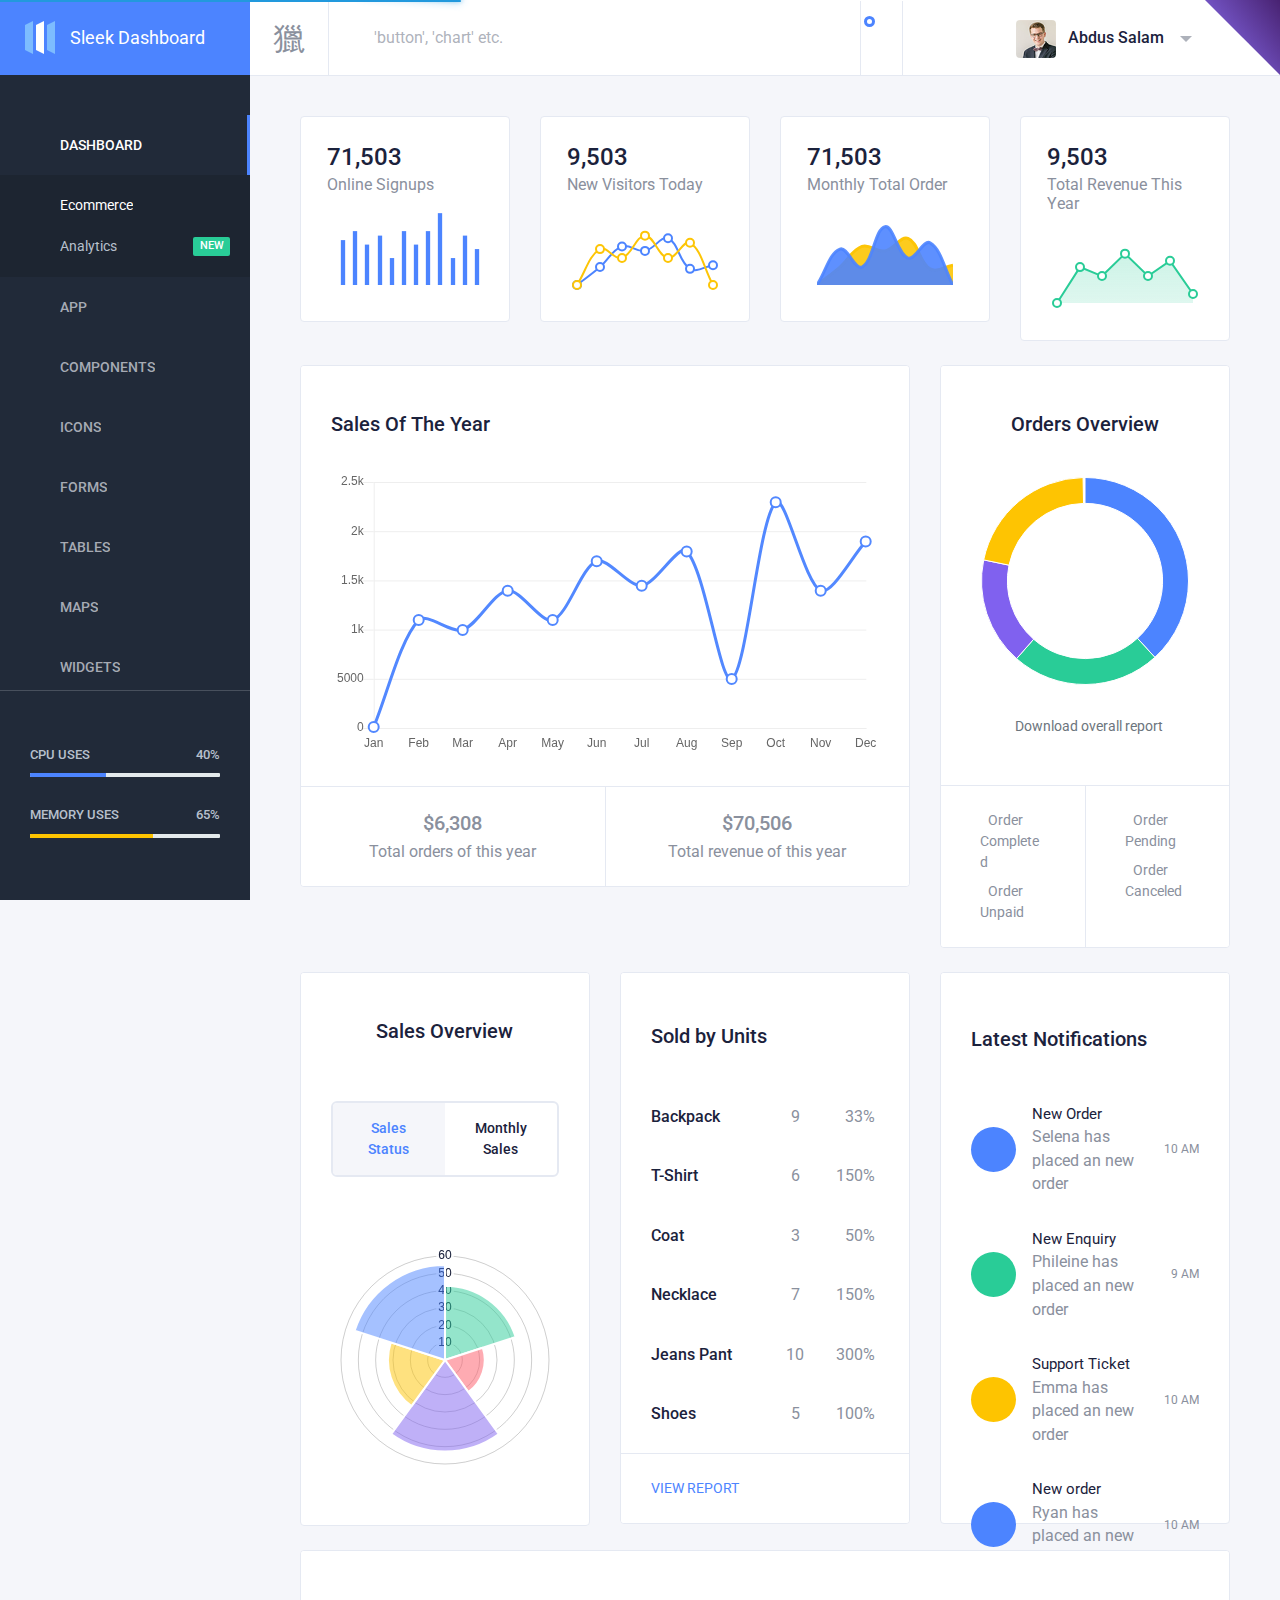
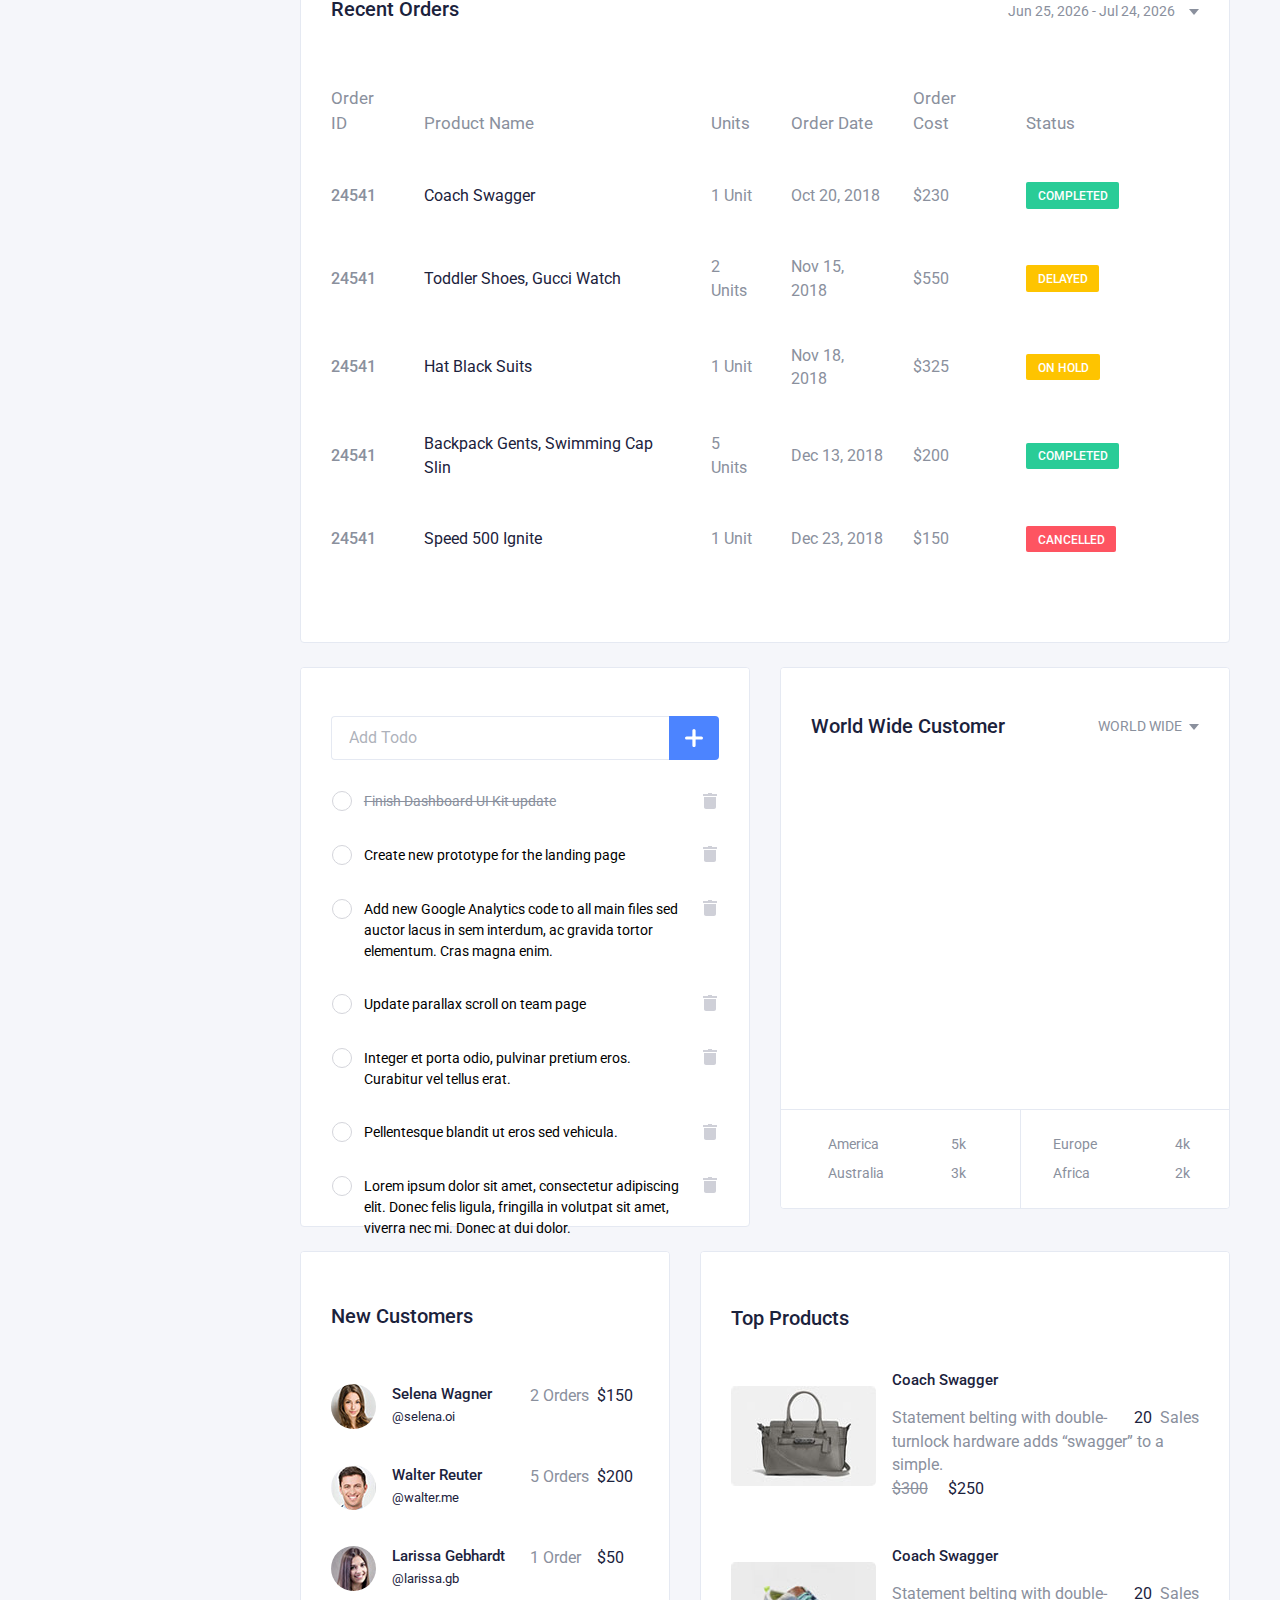
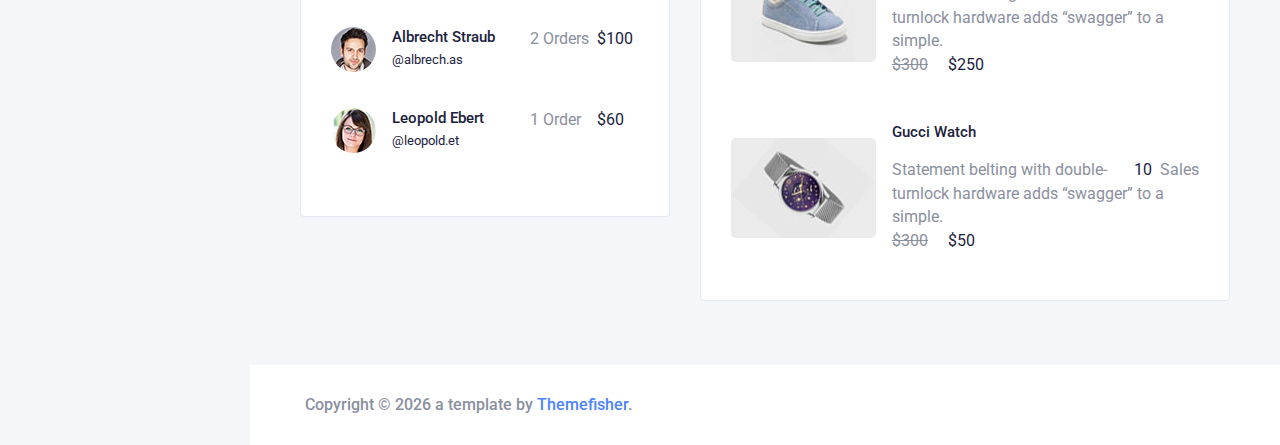
==== theme/index.html @ f2153b6f "first commit" ====
<!DOCTYPE html>
<html lang="en" dir="ltr">
  <head>
    <meta charset="utf-8" />
    <meta http-equiv="X-UA-Compatible" content="IE=edge" />
    <meta name="viewport" content="width=device-width, initial-scale=1" />
    <meta name="description" content="Sleek Dashboard - Free Bootstrap 4 Admin Dashboard Template and UI Kit. It is very powerful bootstrap admin dashboard, which allows you to build products like admin panels, content management systems and CRMs etc.">
  
    <!-- theme meta -->
    <meta name="theme-name" content="sleek" />
    
    <title>Ecommerce - Sleek Admin Dashboard Template</title>
    
    <!-- GOOGLE FONTS -->
    <link href="https://fonts.googleapis.com/css?family=Montserrat:400,500|Poppins:400,500,600,700|Roboto:400,500" rel="stylesheet" />

    <link href="https://cdn.materialdesignicons.com/4.4.95/css/materialdesignicons.min.css" rel="stylesheet" />
  
    <!-- PLUGINS CSS STYLE -->
    <link href="assets/plugins/simplebar/simplebar.css" rel="stylesheet" />
    <link href="assets/plugins/nprogress/nprogress.css" rel="stylesheet" />
  
    <!-- No Extra plugin used -->
    <link href='assets/plugins/jvectormap/jquery-jvectormap-2.0.3.css' rel='stylesheet'>
    <link href='assets/plugins/daterangepicker/daterangepicker.css' rel='stylesheet'>
    
    
    <link href='assets/plugins/toastr/toastr.min.css' rel='stylesheet'>
    
    
    
    
    
    

    <!-- SLEEK CSS -->
    <link id="sleek-css" rel="stylesheet" href="assets/css/sleek.css" />
  
    <!-- FAVICON -->
    <link href="assets/img/favicon.png" rel="shortcut icon" />
  
    <!--
      HTML5 shim and Respond.js for IE8 support of HTML5 elements and media queries
    -->
    <!-- WARNING: Respond.js doesn't work if you view the page via file:// -->
    <!--[if lt IE 9]>
      <script src="https://oss.maxcdn.com/html5shiv/3.7.2/html5shiv.min.js"></script>
      <script src="https://oss.maxcdn.com/respond/1.4.2/respond.min.js"></script>
    <![endif]-->
    <script src="assets/plugins/nprogress/nprogress.js"></script>
  </head>

  <body class="header-fixed sidebar-fixed sidebar-dark header-light" id="body">
    <script>
      NProgress.configure({ showSpinner: false });
      NProgress.start();
    </script>

    <div id="toaster"></div>

    <!-- ====================================
    ——— WRAPPER
    ===================================== -->
    <div class="wrapper">

      <!-- Github Link -->
      <a href="https://github.com/tafcoder/sleek-dashboard"  target="_blank" class="github-link">
        <svg width="70" height="70" viewBox="0 0 250 250" aria-hidden="true">
          <defs>
            <linearGradient id="grad1" x1="0%" y1="75%" x2="100%" y2="0%">
              <stop offset="0%" style="stop-color:#896def;stop-opacity:1" />
              <stop offset="100%" style="stop-color:#482271;stop-opacity:1" />
            </linearGradient>
          </defs>
          <path d="M 0,0 L115,115 L115,115 L142,142 L250,250 L250,0 Z" fill="url(#grad1)"></path>
        </svg>
        <i class="mdi mdi-github-circle"></i>
      </a>




        <!-- ====================================
          ——— LEFT SIDEBAR WITH OUT FOOTER
        ===================================== -->
        <aside class="left-sidebar bg-sidebar">
          <div id="sidebar" class="sidebar sidebar-with-footer">
            <!-- Aplication Brand -->
            <div class="app-brand">
              <a href="/index.html" title="Sleek Dashboard">
                <svg
                  class="brand-icon"
                  xmlns="http://www.w3.org/2000/svg"
                  preserveAspectRatio="xMidYMid"
                  width="30"
                  height="33"
                  viewBox="0 0 30 33">
                  <g fill="none" fill-rule="evenodd">
                    <path class="logo-fill-blue" fill="#7DBCFF" d="M0 4v25l8 4V0zM22 4v25l8 4V0z" />
                    <path class="logo-fill-white" fill="#FFF" d="M11 4v25l8 4V0z" />
                  </g>
                </svg>

                <span class="brand-name text-truncate">Sleek Dashboard</span>
              </a>
            </div>

            <!-- begin sidebar scrollbar -->
            <div class="" data-simplebar style="height: 100%;">
              <!-- sidebar menu -->
              <ul class="nav sidebar-inner" id="sidebar-menu">
                <li class="has-sub active expand">
                  <a class="sidenav-item-link" href="javascript:void(0)" data-toggle="collapse" data-target="#dashboard"
                    aria-expanded="false" aria-controls="dashboard">
                    <i class="mdi mdi-view-dashboard-outline"></i>
                    <span class="nav-text">Dashboard</span> <b class="caret"></b>
                  </a>

                  <ul class="collapse show" id="dashboard" data-parent="#sidebar-menu">
                    <div class="sub-menu">
                      <li class="active">
                        <a class="sidenav-item-link" href="index.html">
                          <span class="nav-text">Ecommerce</span>
                        </a>
                      </li>

                      <li class="">
                        <a class="sidenav-item-link" href="analytics.html">
                          <span class="nav-text">Analytics</span>
                          <span class="badge badge-success">new</span>
                        </a>
                      </li>
                    </div>
                  </ul>
                </li>

                <li class="has-sub ">
                  <a class="sidenav-item-link" href="javascript:void(0)" data-toggle="collapse" data-target="#app"
                    aria-expanded="false" aria-controls="app">
                    <i class="mdi mdi-pencil-box-multiple"></i>
                    <span class="nav-text">App</span> <b class="caret"></b>
                  </a>

                  <ul class="collapse " id="app" data-parent="#sidebar-menu">
                    <div class="sub-menu">
                      <li class="">
                        <a class="sidenav-item-link" href="chat.html">
                          <span class="nav-text">Chat</span>
                        </a>
                      </li>

                      <li class="">
                        <a class="sidenav-item-link" href="contacts.html">
                          <span class="nav-text">Contacts</span>
                        </a>
                      </li>

                      <li class="">
                        <a class="sidenav-item-link" href="team.html">
                          <span class="nav-text">Team</span>
                        </a>
                      </li>

                      <li class="">
                        <a class="sidenav-item-link" href="calendar.html">
                          <span class="nav-text">Calendar</span>
                        </a>
                      </li>
                    </div>
                  </ul>
                </li>

                <!-- <li class="section-title">
                  UI Elements
                </li> -->

                <li class="has-sub ">
                  <a class="sidenav-item-link" href="javascript:void(0)" data-toggle="collapse" data-target="#components"
                    aria-expanded="false" aria-controls="components">
                    <i class="mdi mdi-folder-multiple-outline"></i>
                    <span class="nav-text">Components</span> <b class="caret"></b>
                  </a>

                  <ul class="collapse " id="components" data-parent="#sidebar-menu">
                    <div class="sub-menu">
                      <li class="">
                        <a class="sidenav-item-link" href="alert.html">
                          <span class="nav-text">Alert</span>
                        </a>
                      </li>

                      <li class="">
                        <a class="sidenav-item-link" href="badge.html">
                          <span class="nav-text">Badge</span>
                        </a>
                      </li>

                      <li class="">
                        <a class="sidenav-item-link" href="breadcrumb.html">
                          <span class="nav-text">Breadcrumb</span>

                        </a>
                      </li>

                      <li class="has-sub ">
                        <a class="sidenav-item-link" href="javascript:void(0)" data-toggle="collapse" data-target="#buttons"
                          aria-expanded="false" aria-controls="buttons">
                          <span class="nav-text">Buttons</span> <b class="caret"></b>
                        </a>

                        <ul class="collapse " id="buttons">
                          <div class="sub-menu">
                            <li class="">
                              <a href="button-default.html">Button Default</a>
                            </li>

                           <li class="">
                              <a href="button-dropdown.html">Button Dropdown</a>
                            </li>

                           <li class="">
                              <a href="button-group.html">Button Group</a>
                            </li>

                           <li class="">
                              <a href="button-social.html">Button Social</a>
                            </li>

                           <li class="">
                              <a href="button-loading.html">Button Loading</a>
                            </li>
                          </div>
                        </ul>
                      </li>
                      
                      <li class="">
                        <a class="sidenav-item-link" href="card.html">
                          <span class="nav-text">Card</span>
                        </a>
                      </li>

                      <li class="">
                        <a class="sidenav-item-link" href="carousel.html">
                          <span class="nav-text">Carousel</span>
                        </a>
                      </li>

                      <li class="">
                        <a class="sidenav-item-link" href="collapse.html">
                          <span class="nav-text">Collapse</span>
                        </a>
                      </li>

                      <li class="">
                        <a class="sidenav-item-link" href="list-group.html">
                          <span class="nav-text">List Group</span>
                        </a>
                      </li>

                      <li class="">
                        <a class="sidenav-item-link" href="modal.html">
                          <span class="nav-text">Modal</span>
                        </a>
                      </li>

                      <li class="">
                        <a class="sidenav-item-link" href="pagination.html">
                          <span class="nav-text">Pagination</span>
                        </a>
                      </li>

                      <li class="">
                        <a class="sidenav-item-link" href="popover-tooltip.html">
                          <span class="nav-text">Popover & Tooltip</span>
                        </a>
                      </li>

                      <li class="">
                        <a class="sidenav-item-link" href="progress-bar.html">
                          <span class="nav-text">Progress Bar</span>
                        </a>
                      </li>

                      <li class="">
                        <a class="sidenav-item-link" href="spinner.html">
                          <span class="nav-text">Spinner</span>
                        </a>
                      </li>

                      <li class="">
                        <a class="sidenav-item-link" href="switcher.html">
                          <span class="nav-text">Switcher</span>
                        </a>
                      </li>

                      <li class="">
                        <a class="sidenav-item-link" href="tab.html">
                          <span class="nav-text">Tab</span>
                        </a>
                      </li>
                    </div>
                  </ul>
                </li>

                <li class="has-sub ">
                  <a class="sidenav-item-link" href="javascript:void(0)" data-toggle="collapse" data-target="#icons"
                    aria-expanded="false" aria-controls="icons">
                    <i class="mdi mdi-diamond-stone"></i>
                    <span class="nav-text">Icons</span> <b class="caret"></b>
                  </a>

                  <ul class="collapse " id="icons" data-parent="#sidebar-menu">
                    <div class="sub-menu">
                      <li class="">
                        <a class="sidenav-item-link" href="material-icon.html">
                          <span class="nav-text">Material Icon</span>
                        </a>
                      </li>

                      <li class="">
                        <a class="sidenav-item-link" href="flag-icon.html">
                          <span class="nav-text">Flag Icon</span>
                        </a>
                      </li>
                    </div>
                  </ul>
                </li>

                <li class="has-sub ">
                  <a class="sidenav-item-link" href="javascript:void(0)" data-toggle="collapse" data-target="#forms"
                    aria-expanded="false" aria-controls="forms">
                    <i class="mdi mdi-email-mark-as-unread"></i>
                    <span class="nav-text">Forms</span> <b class="caret"></b>
                  </a>

                  <ul class="collapse " id="forms" data-parent="#sidebar-menu">
                    <div class="sub-menu">
                      <li class="">
                        <a class="sidenav-item-link" href="basic-input.html">
                          <span class="nav-text">Basic Input</span>
                        </a>
                      </li>

                      <li class="">
                        <a class="sidenav-item-link" href="input-group.html">
                          <span class="nav-text">Input Group</span>
                        </a>
                      </li>

                      <li class="">
                        <a class="sidenav-item-link" href="checkbox-radio.html">
                          <span class="nav-text">Checkbox & Radio</span>
                        </a>
                      </li>

                      <li class="">
                        <a class="sidenav-item-link" href="form-validation.html">
                          <span class="nav-text">Form Validation</span>
                        </a>
                      </li>

                      <li class="">
                        <a class="sidenav-item-link" href="form-advance.html">
                          <span class="nav-text">Form Advance</span>
                        </a>
                      </li>
                    </div>
                  </ul>
                </li>

                <li class="has-sub ">
                  <a class="sidenav-item-link" href="javascript:void(0)" data-toggle="collapse" data-target="#tables"
                    aria-expanded="false" aria-controls="tables">
                    <i class="mdi mdi-table"></i>
                    <span class="nav-text">Tables</span> <b class="caret"></b>
                  </a>

                  <ul class="collapse " id="tables" data-parent="#sidebar-menu">
                    <div class="sub-menu">
                      <li class="">
                        <a class="sidenav-item-link" href="basic-tables.html">
                          <span class="nav-text">Basic Tables</span>
                        </a>
                      </li>

                      <li class="has-sub ">
                        <a class="sidenav-item-link" href="javascript:void(0)" data-toggle="collapse" data-target="#data-tables"
                          aria-expanded="false" aria-controls="data-tables">
                          <span class="nav-text">Data Tables</span> <b class="caret"></b>
                        </a>

                        <ul class="collapse " id="data-tables">
                          <div class="sub-menu">
                            <li class="">
                              <a href="basic-data-table.html">Basic Data Table</a>
                            </li>

                           <li class="">
                              <a href="responsive-data-table.html">Responsive Data Table</a>
                            </li>

                           <li class="">
                              <a href="hoverable-data-table.html">Hoverable Data Table</a>
                            </li>

                           <li class="">
                              <a href="expendable-data-table.html">Expendable Data Table</a>
                            </li>
                          </div>
                        </ul>
                      </li>
                    </div>
                  </ul>
                </li>

                <li class="has-sub ">
                  <a class="sidenav-item-link" href="javascript:void(0)" data-toggle="collapse" data-target="#maps"
                    aria-expanded="false" aria-controls="maps">
                    <i class="mdi mdi-google-maps"></i>
                    <span class="nav-text">Maps</span> <b class="caret"></b>
                  </a>

                  <ul class="collapse " id="maps" data-parent="#sidebar-menu">
                    <div class="sub-menu">
                      <li class="">
                        <a class="sidenav-item-link" href="google-map.html">
                          <span class="nav-text">Google Map</span>
                        </a>
                      </li>

                      <li class="">
                        <a class="sidenav-item-link" href="vector-map.html">
                          <span class="nav-text">Vector Map</span>
                        </a>
                      </li>
                    </div>
                  </ul>
                </li>

                <li class="has-sub ">
                  <a class="sidenav-item-link" href="javascript:void(0)" data-toggle="collapse" data-target="#widgets"
                    aria-expanded="false" aria-controls="widgets">
                    <i class="mdi mdi-widgets"></i>
                    <span class="nav-text">Widgets</span> <b class="caret"></b>
                  </a>

                  <ul class="collapse " id="widgets" data-parent="#sidebar-menu">
                    <div class="sub-menu">
                      <li class="">
                        <a class="sidenav-item-link" href="general-widget.html">
                          <span class="nav-text">General Widget</span>
                        </a>
                      </li>

                      <li class="">
                        <a class="sidenav-item-link" href="chart-widget.html">
                          <span class="nav-text">Chart Widget</span>
                        </a>
                      </li>
                    </div>
                  </ul>
                </li>

                <li class="has-sub ">
                  <a class="sidenav-item-link" href="javascript:void(0)" data-toggle="collapse" data-target="#charts"
                    aria-expanded="false" aria-controls="charts">
                    <i class="mdi mdi-chart-pie"></i>
                    <span class="nav-text">Charts</span> <b class="caret"></b>
                  </a>

                  <ul class="collapse " id="charts" data-parent="#sidebar-menu">
                    <div class="sub-menu">
                      <li class="">
                        <a class="sidenav-item-link" href="chartjs.html">
                          <span class="nav-text">ChartJS</span>
                        </a>
                      </li>
                    </div>
                  </ul>
                </li>

                <!-- <li class="section-title">
                  Pages
                </li> -->

                <li class="has-sub ">
                  <a class="sidenav-item-link" href="javascript:void(0)" data-toggle="collapse" data-target="#pages"
                    aria-expanded="false" aria-controls="pages">
                    <i class="mdi mdi-image-filter-none"></i>
                    <span class="nav-text">Pages</span> <b class="caret"></b>
                  </a>

                  <ul class="collapse " id="pages" data-parent="#sidebar-menu">
                    <div class="sub-menu ">
                      <li class="">
                        <a class="sidenav-item-link" href="user-profile.html">
                          <span class="nav-text">User Profile</span>
                        </a>
                      </li>

                      <li class="has-sub ">
                        <a class="sidenav-item-link" href="javascript:void(0)" data-toggle="collapse" data-target="#authentication"
                          aria-expanded="false" aria-controls="authentication">
                          <span class="nav-text">Authentication</span> <b class="caret"></b>
                        </a>

                        <ul class="collapse " id="authentication">
                          <div class="sub-menu">
                            <li class="">
                              <a href="sign-in.html">Sign In</a>
                            </li>

                           <li class="">
                              <a href="sign-up.html">Sign Up</a>
                            </li>
                          </div>
                        </ul>
                      </li>

                      <li class="has-sub ">
                        <a class="sidenav-item-link" href="javascript:void(0)" data-toggle="collapse" data-target="#others"
                          aria-expanded="false" aria-controls="others">
                          <span class="nav-text">Others</span> <b class="caret"></b>
                        </a>

                        <ul class="collapse " id="others">
                          <div class="sub-menu">
                            <li class="">
                              <a href="invoice.html">Invoice</a>
                            </li>

                           <li class="">
                              <a href="404.html">404 Page</a>
                            </li>
                          </div>
                        </ul>
                      </li>
                    </div>
                  </ul>
                </li>

                <li class="has-sub ">
                  <a class="sidenav-item-link" href="javascript:void(0)" data-toggle="collapse" data-target="#documentation"
                    aria-expanded="false" aria-controls="documentation">
                    <i class="mdi mdi-book-open-page-variant"></i>
                    <span class="nav-text">Documentation</span> <b class="caret"></b>
                  </a>

                  <ul class="collapse " id="documentation" data-parent="#sidebar-menu">
                    <div class="sub-menu">
                      <li class="section-title">
                        Getting Started
                      </li>

                      <li class="">
                        <a class="sidenav-item-link" href="introduction.html">
                          <span class="nav-text">Introduction</span>
                        </a>
                      </li>

                      <li class="">
                        <a class="sidenav-item-link" href="quick-start.html">
                          <span class="nav-text">Quick Start</span>
                        </a>
                      </li>

                      <li class="">
                        <a class="sidenav-item-link" href="customization.html">
                          <span class="nav-text">Customization</span>
                        </a>
                      </li>

                      <li class="section-title">
                        Layouts
                      </li>

                      <li class="has-sub ">
                        <a class="sidenav-item-link" href="javascript:void(0)" data-toggle="collapse" data-target="#header-variations" aria-expanded="false" aria-controls="header-variations">
                          <span class="nav-text">Header Variations</span> <b class="caret"></b>
                        </a>

                        <ul class="collapse " id="header-variations">
                          <div class="sub-menu">
                            <li class="">
                              <a href="header-fixed.html">Header Fixed</a>
                            </li>

                            <li class="">
                              <a href="header-static.html">Header Static</a>
                            </li>

                            <li class="">
                              <a href="header-light.html">Header Light</a>
                            </li>

                            <li class="">
                              <a href="header-dark.html">Header Dark</a>
                            </li>
                          </div>
                        </ul>
                      </li>

                      <li class="has-sub ">
                        <a class="sidenav-item-link" href="javascript:void(0)" data-toggle="collapse" data-target="#sidebar-variations" aria-expanded="false" aria-controls="sidebar-variations">
                          <span class="nav-text">Sidebar Variations</span> <b class="caret"></b>
                        </a>

                        <ul class="collapse " id="sidebar-variations">
                          <div class="sub-menu">
                            <li class="">
                              <a href="sidebar-fixed-default.html">Sidebar Fixed Default</a>
                            </li>

                            <li class="">
                              <a href="sidebar-fixed-minified.html">Sidebar Fixed Minified</a>
                            </li>

                            <li class="">
                              <a href="sidebar-fixed-offcanvas.html">Sidebar Fixed Offcanvas</a>
                            </li>

                            <li class="">
                              <a href="sidebar-static-default.html">Sidebar Static Default</a>
                            </li>

                            <li class="">
                              <a href="sidebar-static-minified.html">Sidebar Static Minified</a>
                            </li>

                            <li class="">
                              <a href="sidebar-static-offcanvas.html">Sidebar Static Offcanvas</a>
                            </li>

                            <li class="">
                              <a href="sidebar-with-footer.html">Sidebar With Footer</a>
                            </li>

                            <li class="">
                              <a href="sidebar-without-footer.html">Sidebar Without Footer</a>
                            </li>

                            <li class="">
                              <a href="right-sidebar.html">Right Sidebar</a>
                            </li>
                          </div>
                        </ul>
                      </li>

                      <li class="">
                        <a class="sidenav-item-link" href="rtl.html">
                          <span class="nav-text">RTL Direction</span>
                        </a>
                      </li>
                    </div>
                  </ul>
                </li>

                <!-- <li class="section-title">
                  Documentation
                </li> -->
              </ul>
            </div>

            <div class="sidebar-footer">
              <hr class="separator mb-0" />
              <div class="sidebar-footer-content">
                <h6 class="text-uppercase">
                  Cpu Uses <span class="float-right">40%</span>
                </h6>

                <div class="progress progress-xs">
                  <div class="progress-bar active" style="width: 40%;" role="progressbar"></div>
                </div>

                <h6 class="text-uppercase">
                  Memory Uses <span class="float-right">65%</span>
                </h6>

                <div class="progress progress-xs">
                  <div class="progress-bar progress-bar-warning" style="width: 65%;" role="progressbar"></div>
                </div>
              </div>
            </div>
          </div>
        </aside>


          <!-- ====================================
        ——— PAGE WRAPPER
        ===================================== -->
        <div class="page-wrapper">
          
          <!-- Header -->
          <header class="main-header " id="header">
            <nav class="navbar navbar-static-top navbar-expand-lg">
              <!-- Sidebar toggle button -->
              <button id="sidebar-toggler" class="sidebar-toggle">
                <span class="sr-only">Toggle navigation</span>
              </button>
              <!-- search form -->
              <div class="search-form d-none d-lg-inline-block">
                <div class="input-group">
                  <button type="button" name="search" id="search-btn" class="btn btn-flat">
                    <i class="mdi mdi-magnify"></i>
                  </button>
                  <input type="text" name="query" id="search-input" class="form-control" placeholder="'button', 'chart' etc."
                    autofocus autocomplete="off" />
                </div>
                <div id="search-results-container">
                  <ul id="search-results"></ul>
                </div>
              </div>

              <div class="navbar-right ">
                <ul class="nav navbar-nav">
                  <li class="dropdown notifications-menu custom-dropdown">
                    <button class="dropdown-toggle notify-toggler custom-dropdown-toggler">
                      <i class="mdi mdi-bell-outline"></i>
                    </button>

                    <div class="card card-default dropdown-notify dropdown-menu-right mb-0">
                      <div class="card-header card-header-border-bottom px-3">
                        <h2>Notifications</h2>
                      </div>

                      <div class="card-body px-0 py-3">
                        <ul class="nav nav-tabs nav-style-border p-0 justify-content-between" id="myTab" role="tablist">
                          <li class="nav-item mx-3 my-0 py-0">
                            <a class="nav-link active pb-3" id="home2-tab" data-toggle="tab" href="#home2" role="tab" aria-controls="home2" aria-selected="true">All (11)</a>
                          </li>

                          <li class="nav-item mx-3 my-0 py-0">
                            <a class="nav-link pb-3" id="profile2-tab" data-toggle="tab" href="#profile2" role="tab" aria-controls="profile2" aria-selected="false">Msgs (6)</a>
                          </li>

                          <li class="nav-item mx-3 my-0 py-0">
                            <a class="nav-link pb-3" id="contact2-tab" data-toggle="tab" href="#contact2" role="tab" aria-controls="contact2" aria-selected="false">Others (5)</a>
                          </li>
                        </ul>

                        <div class="tab-content" id="myTabContent3">
                          <div class="tab-pane fade show active" id="home2" role="tabpanel" aria-labelledby="home2-tab">
                            <ul class="list-unstyled" data-simplebar style="height: 360px">
                              <li>
                                <a href="javscript:void(0)" class="media media-message media-notification">
                                  <div class="position-relative mr-3">
                                    <img class="rounded-circle" src="assets/img/user/u2.jpg" alt="Image">
                                    <span class="status away"></span>
                                  </div>
                                  <div class="media-body d-flex justify-content-between">
                                    <div class="message-contents">
                                      <h4 class="title">Aaren</h4>
                                      <p class="last-msg">Lorem ipsum dolor sit, amet consectetur adipisicing elit. Nam itaque doloremque odio, eligendi delectus vitae.</p>

                                      <span class="font-size-12 font-weight-medium text-secondary">
                                        <i class="mdi mdi-clock-outline"></i> 30 min ago...
                                      </span>
                                    </div>
                                  </div>
                                </a>
                              </li>

                              <li>
                                <a href="javscript:void(0)" class="media media-message media-notification media-active">
                                  <div class="position-relative mr-3">
                                    <img class="rounded-circle" src="assets/img/user/u1.jpg" alt="Image">
                                    <span class="status active"></span>
                                  </div>
                                  <div class="media-body d-flex justify-content-between">
                                    <div class="message-contents">
                                      <h4 class="title">Abril</h4>
                                      <p class="last-msg">Donec mattis augue a nisl consequat, nec imperdiet ex rutrum. Fusce et vehicula enim. Sed in enim eu odio vehic.</p>

                                      <span class="font-size-12 font-weight-medium text-white">
                                        <i class="mdi mdi-clock-outline"></i> Just now...
                                      </span>
                                    </div>
                                  </div>
                                </a>
                              </li>

                              <li>
                                <a href="javscript:void(0)" class="media media-message media-notification">
                                  <div class="position-relative mr-3">
                                    <img class="rounded-circle" src="assets/img/user/u5.jpg" alt="Image">
                                    <span class="status away"></span>
                                  </div>
                                  <div class="media-body d-flex justify-content-between">
                                    <div class="message-contents">
                                      <h4 class="title">Emma</h4>
                                      <p class="last-msg">Lorem ipsum dolor sit, amet consectetur adipisicing elit. Nam itaque doloremque odio, eligendi delectus vitae.</p>

                                      <span class="font-size-12 font-weight-medium text-secondary">
                                        <i class="mdi mdi-clock-outline"></i> 1 hrs ago...
                                      </span>
                                    </div>
                                  </div>
                                </a>
                              </li>

                              <li>
                                <a href="javscript:void(0)" class="media media-message media-notification event-active">

                                  <div class="d-flex rounded-circle align-items-center justify-content-center mr-3 media-icon iconbox-45 bg-info text-white">
                                    <i class="mdi mdi-calendar-check font-size-20"></i>
                                  </div>

                                  <div class="media-body d-flex justify-content-between">
                                    <div class="message-contents">
                                      <h4 class="title">New event added</h4>
                                      <p class="last-msg font-size-14">03/Jan/2020 (1pm - 2pm)</p>

                                      <span class="font-size-12 font-weight-medium text-secondary">
                                        <i class="mdi mdi-clock-outline"></i> 10 min ago...
                                      </span>
                                    </div>
                                  </div>
                                </a>
                              </li>

                              <li>
                                <a href="javscript:void(0)" class="media media-message media-notification">

                                  <div class="d-flex rounded-circle align-items-center justify-content-center mr-3 media-icon iconbox-45 bg-warning text-white">
                                    <i class="mdi mdi-chart-areaspline font-size-20"></i>
                                  </div>

                                  <div class="media-body d-flex justify-content-between">
                                    <div class="message-contents">
                                      <h4 class="title">Sales report</h4>
                                      <p class="last-msg font-size-14">Lorem ipsum dolor sit, amet consectetur adipisicing elit. Nam itaque doloremque odio, eligendi delectus vitae.</p>

                                      <span class="font-size-12 font-weight-medium text-secondary">
                                        <i class="mdi mdi-clock-outline"></i> 1 hrs ago...
                                      </span>
                                    </div>
                                  </div>
                                </a>
                              </li>

                              <li>
                                <a href="javscript:void(0)" class="media media-message media-notification">

                                  <div class="d-flex rounded-circle align-items-center justify-content-center mr-3 media-icon iconbox-45 bg-primary text-white">
                                    <i class="mdi mdi-account-multiple-check font-size-20"></i>
                                  </div>

                                  <div class="media-body d-flex justify-content-between">
                                    <div class="message-contents">
                                      <h4 class="title">Add request</h4>
                                      <p class="last-msg font-size-14">Add Dany Jones as your contact consequat nec imperdiet ex rutrum. Fusce et vehicula enim. Sed in enim.</p>

                                      <button type="button" class="my-1 btn btn-sm btn-success">Accept</button>
                                      <button type="button" class="my-1 btn btn-sm btn-secondary">Delete</button>

                                      <span class="font-size-12 font-weight-medium text-secondary d-block">
                                        <i class="mdi mdi-clock-outline"></i> 5 min ago...
                                      </span>
                                    </div>
                                  </div>
                                </a>
                              </li>

                              <li>
                                <a href="javscript:void(0)" class="media media-message media-notification">

                                  <div class="d-flex rounded-circle align-items-center justify-content-center mr-3 media-icon iconbox-45 bg-danger text-white">
                                    <i class="mdi mdi-server-network-off font-size-20"></i>
                                  </div>

                                  <div class="media-body d-flex justify-content-between">
                                    <div class="message-contents">
                                      <h4 class="title">Server overloaded</h4>
                                      <p class="last-msg font-size-14">Donec mattis augue a nisl consequat, nec imperdiet ex rutrum. Fusce et vehicula enim. Sed in enim eu odio vehic.</p>

                                      <span class="font-size-12 font-weight-medium text-secondary">
                                        <i class="mdi mdi-clock-outline"></i> 30 min ago...
                                      </span>
                                    </div>
                                  </div>
                                </a>
                              </li>

                              <li>
                                <a href="javscript:void(0)" class="media media-message media-notification">

                                  <div class="d-flex rounded-circle align-items-center justify-content-center mr-3 media-icon iconbox-45 bg-purple text-white">
                                    <i class="mdi mdi-playlist-check font-size-20"></i>
                                  </div>

                                  <div class="media-body d-flex justify-content-between">
                                    <div class="message-contents">
                                      <h4 class="title">Task complete</h4>
                                      <p class="last-msg font-size-14">Nam ut nisi erat. Ut quis tortor varius, hendrerit arcu quis, congue nisl. In scelerisque, sem ut ve.</p>

                                      <span class="font-size-12 font-weight-medium text-secondary">
                                        <i class="mdi mdi-clock-outline"></i> 2 hrs ago...
                                      </span>
                                    </div>
                                  </div>
                                </a>
                              </li>

                            </ul>
                          </div>

                          <div class="tab-pane fade" id="profile2" role="tabpanel" aria-labelledby="profile2-tab">
                            <ul class="list-unstyled" data-simplebar style="height: 360px">
                              <li>
                                <a href="javscript:void(0)" class="media media-message media-notification">
                                  <div class="position-relative mr-3">
                                    <img class="rounded-circle" src="assets/img/user/u6.jpg" alt="Image">
                                    <span class="status away"></span>
                                  </div>
                                  <div class="media-body d-flex justify-content-between">
                                    <div class="message-contents">
                                      <h4 class="title">William</h4>
                                      <p class="last-msg">Donec mattis augue a nisl consequat, nec imperdiet ex rutrum. Fusce et vehicula enim. Sed in enim eu odio vehic.</p>

                                      <span class="font-size-12 font-weight-medium text-secondary">
                                        <i class="mdi mdi-clock-outline"></i> 1 hrs ago...
                                      </span>
                                    </div>
                                  </div>
                                </a>
                              </li>

                              <li>
                                <a href="javscript:void(0)" class="media media-message media-notification">
                                  <div class="position-relative mr-3">
                                    <img class="rounded-circle" src="assets/img/user/u7.jpg" alt="Image">
                                    <span class="status away"></span>
                                  </div>
                                  <div class="media-body d-flex justify-content-between">
                                    <div class="message-contents">
                                      <h4 class="title">Camble</h4>
                                      <p class="last-msg">Nam ut nisi erat. Ut quis tortor varius, hendrerit arcu quis, congue nisl. In scelerisque, sem ut ve.</p>

                                      <span class="font-size-12 font-weight-medium text-secondary">
                                        <i class="mdi mdi-clock-outline"></i> 1 hrs ago...
                                      </span>
                                    </div>
                                  </div>
                                </a>
                              </li>

                              <li>
                                <a href="javscript:void(0)" class="media media-message media-notification media-active">
                                  <div class="position-relative mr-3">
                                    <img class="rounded-circle" src="assets/img/user/u1.jpg" alt="Image">
                                    <span class="status active"></span>
                                  </div>
                                  <div class="media-body d-flex justify-content-between">
                                    <div class="message-contents">
                                      <h4 class="title">Abril</h4>
                                      <p class="last-msg">Donec mattis augue a nisl consequat, nec imperdiet ex rutrum. Fusce et vehicula enim. Sed in enim eu odio vehic.</p>

                                      <span class="font-size-12 font-weight-medium text-white">
                                        <i class="mdi mdi-clock-outline"></i> Just now...
                                      </span>
                                    </div>
                                  </div>
                                </a>
                              </li>

                              <li>
                                <a href="javscript:void(0)" class="media media-message media-notification">
                                  <div class="position-relative mr-3">
                                    <img class="rounded-circle" src="assets/img/user/u2.jpg" alt="Image">
                                    <span class="status away"></span>
                                  </div>
                                  <div class="media-body d-flex justify-content-between">
                                    <div class="message-contents">
                                      <h4 class="title">Aaren</h4>
                                      <p class="last-msg">Lorem ipsum dolor sit, amet consectetur adipisicing elit. Nam itaque doloremque odio, eligendi delectus vitae.</p>

                                      <span class="font-size-12 font-weight-medium text-secondary">
                                        <i class="mdi mdi-clock-outline"></i> 1 hrs ago...
                                      </span>
                                    </div>
                                  </div>
                                </a>
                              </li>

                              <li>
                                <a href="javscript:void(0)" class="media media-message media-notification">
                                  <div class="position-relative mr-3">
                                    <img class="rounded-circle" src="assets/img/user/u5.jpg" alt="Image">
                                    <span class="status away"></span>
                                  </div>
                                  <div class="media-body d-flex justify-content-between">
                                    <div class="message-contents">
                                      <h4 class="title">Emma</h4>
                                      <p class="last-msg">Lorem ipsum dolor sit, amet consectetur adipisicing elit. Nam itaque doloremque odio, eligendi delectus vitae.</p>

                                      <span class="font-size-12 font-weight-medium text-secondary">
                                        <i class="mdi mdi-clock-outline"></i> 1 hrs ago...
                                      </span>
                                    </div>
                                  </div>
                                </a>
                              </li>

                            </ul>
                          </div>

                          <div class="tab-pane fade" id="contact2" role="tabpanel" aria-labelledby="contact2-tab">
                            <ul class="list-unstyled" data-simplebar style="height: 360px">
                              <li>
                                <a href="javscript:void(0)" class="media media-message media-notification event-active">

                                  <div class="d-flex rounded-circle align-items-center justify-content-center mr-3 media-icon iconbox-45 bg-info text-white">
                                    <i class="mdi mdi-calendar-check font-size-20"></i>
                                  </div>

                                  <div class="media-body d-flex justify-content-between">
                                    <div class="message-contents">
                                      <h4 class="title">New event added</h4>
                                      <p class="last-msg font-size-14">03/Jan/2020 (1pm - 2pm)</p>

                                      <span class="font-size-12 font-weight-medium text-secondary">
                                        <i class="mdi mdi-clock-outline"></i> 10 min ago...
                                      </span>
                                    </div>
                                  </div>
                                </a>
                              </li>

                              <li>
                                <a href="javscript:void(0)" class="media media-message media-notification">

                                  <div class="d-flex rounded-circle align-items-center justify-content-center mr-3 media-icon iconbox-45 bg-warning text-white">
                                    <i class="mdi mdi-chart-areaspline font-size-20"></i>
                                  </div>

                                  <div class="media-body d-flex justify-content-between">
                                    <div class="message-contents">
                                      <h4 class="title">Sales report</h4>
                                      <p class="last-msg font-size-14">Lorem ipsum dolor sit, amet consectetur adipisicing elit. Nam itaque doloremque odio, eligendi delectus vitae.</p>

                                      <span class="font-size-12 font-weight-medium text-secondary">
                                        <i class="mdi mdi-clock-outline"></i> 1 hrs ago...
                                      </span>
                                    </div>
                                  </div>
                                </a>
                              </li>

                              <li>
                                <a href="javscript:void(0)" class="media media-message media-notification">

                                  <div class="d-flex rounded-circle align-items-center justify-content-center mr-3 media-icon iconbox-45 bg-primary text-white">
                                    <i class="mdi mdi-account-multiple-check font-size-20"></i>
                                  </div>

                                  <div class="media-body d-flex justify-content-between">
                                    <div class="message-contents">
                                      <h4 class="title">Add request</h4>
                                      <p class="last-msg font-size-14">Add Dany Jones as your contact consequat nec imperdiet ex rutrum. Fusce et vehicula enim. Sed in enim.</p>

                                      <button type="button" class="my-1 btn btn-sm btn-success">Accept</button>
                                      <button type="button" class="my-1 btn btn-sm btn-secondary">Delete</button>

                                      <span class="font-size-12 font-weight-medium text-secondary d-block">
                                        <i class="mdi mdi-clock-outline"></i> 5 min ago...
                                      </span>
                                    </div>
                                  </div>
                                </a>
                              </li>

                              <li>
                                <a href="javscript:void(0)" class="media media-message media-notification">

                                  <div class="d-flex rounded-circle align-items-center justify-content-center mr-3 media-icon iconbox-45 bg-danger text-white">
                                    <i class="mdi mdi-server-network-off font-size-20"></i>
                                  </div>

                                  <div class="media-body d-flex justify-content-between">
                                    <div class="message-contents">
                                      <h4 class="title">Server overloaded</h4>
                                      <p class="last-msg font-size-14">Donec mattis augue a nisl consequat, nec imperdiet ex rutrum. Fusce et vehicula enim. Sed in enim eu odio vehic.</p>

                                      <span class="font-size-12 font-weight-medium text-secondary">
                                        <i class="mdi mdi-clock-outline"></i> 30 min ago...
                                      </span>
                                    </div>
                                  </div>
                                </a>
                              </li>

                              <li>
                                <a href="javscript:void(0)" class="media media-message media-notification">

                                  <div class="d-flex rounded-circle align-items-center justify-content-center mr-3 media-icon iconbox-45 bg-purple text-white">
                                    <i class="mdi mdi-playlist-check font-size-20"></i>
                                  </div>

                                  <div class="media-body d-flex justify-content-between">
                                    <div class="message-contents">
                                      <h4 class="title">Task complete</h4>
                                      <p class="last-msg font-size-14">Nam ut nisi erat. Ut quis tortor varius, hendrerit arcu quis, congue nisl. In scelerisque, sem ut ve.</p>

                                      <span class="font-size-12 font-weight-medium text-secondary">
                                        <i class="mdi mdi-clock-outline"></i> 2 hrs ago...
                                      </span>
                                    </div>
                                  </div>
                                </a>
                              </li>
                            </ul>
                          </div>
                        </div>
                      </div>
                    </div>

                    <ul class="dropdown-menu dropdown-menu-right d-none">
                      <li class="dropdown-header">You have 5 notifications</li>
                      <li>
                        <a href="#">
                          <i class="mdi mdi-account-plus"></i> New user registered
                          <span class=" font-size-12 d-inline-block float-right"><i class="mdi mdi-clock-outline"></i> 10 AM</span>
                        </a>
                      </li>
                      <li>
                        <a href="#">
                          <i class="mdi mdi-account-remove"></i> User deleted
                          <span class=" font-size-12 d-inline-block float-right"><i class="mdi mdi-clock-outline"></i> 07 AM</span>
                        </a>
                      </li>
                      <li>
                        <a href="#">
                          <i class="mdi mdi-chart-areaspline"></i> Sales report is ready
                          <span class=" font-size-12 d-inline-block float-right"><i class="mdi mdi-clock-outline"></i> 12 PM</span>
                        </a>
                      </li>
                      <li>
                        <a href="#">
                          <i class="mdi mdi-account-supervisor"></i> New client
                          <span class=" font-size-12 d-inline-block float-right"><i class="mdi mdi-clock-outline"></i> 10 AM</span>
                        </a>
                      </li>
                      <li>
                        <a href="#">
                          <i class="mdi mdi-server-network-off"></i> Server overloaded
                          <span class=" font-size-12 d-inline-block float-right"><i class="mdi mdi-clock-outline"></i> 05 AM</span>
                        </a>
                      </li>
                      <li class="dropdown-footer">
                        <a class="text-center" href="#"> View All </a>
                      </li>
                    </ul>
                  </li>
                  <li class="right-sidebar-in right-sidebar-2-menu">
                    <i class="mdi mdi-settings mdi-spin"></i>
                  </li>
                  <!-- User Account -->
                  <li class="dropdown user-menu">
                    <button href="#" class="dropdown-toggle nav-link" data-toggle="dropdown">
                      <img src="assets/img/user/user.png" class="user-image" alt="User Image" />
                      <span class="d-none d-lg-inline-block">Abdus Salam</span>
                    </button>
                    <ul class="dropdown-menu dropdown-menu-right">
                      <!-- User image -->
                      <li class="dropdown-header">
                        <img src="assets/img/user/user.png" class="img-circle" alt="User Image" />
                        <div class="d-inline-block">
                          Abdus Salam <small class="pt-1">iamabdus@gmail.com</small>
                        </div>
                      </li>

                      <li>
                        <a href="user-profile.html">
                          <i class="mdi mdi-account"></i> My Profile
                        </a>
                      </li>
                      <li>
                        <a href="#">
                          <i class="mdi mdi-email"></i> Message
                        </a>
                      </li>
                      <li>
                        <a href="#"> <i class="mdi mdi-diamond-stone"></i> Projects </a>
                      </li>
                      <li class="right-sidebar-in">
                        <a href="javascript:0"> <i class="mdi mdi-settings"></i> Setting </a>
                      </li>

                      <li class="dropdown-footer">
                        <a href="index.html"> <i class="mdi mdi-logout"></i> Log Out </a>
                      </li>
                    </ul>
                  </li>
                </ul>
              </div>
            </nav>
          </header>

          
          <!-- ====================================
          ——— CONTENT WRAPPER
          ===================================== -->
          <div class="content-wrapper">
            <div class="content">





		
                  <!-- Top Statistics -->
                  <div class="row">
                    <div class="col-xl-3 col-sm-6">
                      <div class="card card-mini mb-4">
                        <div class="card-body">
                          <h2 class="mb-1">71,503</h2>
                          <p>Online Signups</p>
                          <div class="chartjs-wrapper">
                            <canvas id="barChart"></canvas>
                          </div>
                        </div>
                      </div>
                    </div>
                    <div class="col-xl-3 col-sm-6">
                      <div class="card card-mini  mb-4">
                        <div class="card-body">
                          <h2 class="mb-1">9,503</h2>
                          <p>New Visitors Today</p>
                          <div class="chartjs-wrapper">
                            <canvas id="dual-line"></canvas>
                          </div>
                        </div>
                      </div>
                    </div>
                    <div class="col-xl-3 col-sm-6">
                      <div class="card card-mini mb-4">
                        <div class="card-body">
                          <h2 class="mb-1">71,503</h2>
                          <p>Monthly Total Order</p>
                          <div class="chartjs-wrapper">
                            <canvas id="area-chart"></canvas>
                          </div>
                        </div>
                      </div>
                    </div>
                    <div class="col-xl-3 col-sm-6">
                      <div class="card card-mini mb-4">
                        <div class="card-body">
                          <h2 class="mb-1">9,503</h2>
                          <p>Total Revenue This Year</p>
                          <div class="chartjs-wrapper">
                            <canvas id="line"></canvas>
                          </div>
                        </div>
                      </div>
                    </div>
                  </div>


		<div class="row">
			<div class="col-xl-8 col-md-12">
				
                      <!-- Sales Graph -->
                      <div class="card card-default">
                        <div class="card-header">
                          <h2>Sales Of The Year</h2>
                        </div>
                        <div class="card-body">
                          <canvas id="linechart" class="chartjs"></canvas>
                        </div>
                        <div class="card-footer d-flex flex-wrap bg-white p-0">
                          <div class="col-6 px-0">
                            <div class="text-center p-4">
                              <h4>$6,308</h4>
                              <p class="mt-2">Total orders of this year</p>
                            </div>
                          </div>
                          <div class="col-6 px-0">
                            <div class="text-center p-4 border-left">
                              <h4>$70,506</h4>
                              <p class="mt-2">Total revenue of this year</p>
                            </div>
                          </div>
                        </div>
                      </div>

			</div>

			<div class="col-xl-4 col-md-12">
				
                  <!-- Doughnut Chart -->
                  <div class="card card-default">
                    <div class="card-header justify-content-center">
                      <h2>Orders Overview</h2>
                    </div>
                    <div class="card-body" >
                      <canvas id="doChart" ></canvas>
                    </div>
                    <a href="#" class="pb-5 d-block text-center text-muted"><i class="mdi mdi-download mr-2"></i> Download overall report</a>
                    <div class="card-footer d-flex flex-wrap bg-white p-0">
                      <div class="col-6">
                        <div class="py-4 px-4">
                          <ul class="d-flex flex-column justify-content-between">
                            <li class="mb-2"><i class="mdi mdi-checkbox-blank-circle-outline mr-2" style="color: #4c84ff"></i>Order Completed</li>
                            <li><i class="mdi mdi-checkbox-blank-circle-outline mr-2" style="color: #80e1c1 "></i>Order Unpaid</li>
                          </ul>
                        </div>
                      </div>
                      <div class="col-6 border-left">
                        <div class="py-4 px-4 ">
                          <ul class="d-flex flex-column justify-content-between">
                            <li class="mb-2"><i class="mdi mdi-checkbox-blank-circle-outline mr-2" style="color: #8061ef"></i>Order Pending</li>
                            <li><i class="mdi mdi-checkbox-blank-circle-outline mr-2" style="color: #ffa128"></i>Order Canceled</li>
                          </ul>
                        </div>
                      </div>
                    </div>
                  </div>

			</div>
		</div>

		<div class="row">
			<div class="col-xl-4 col-lg-6 col-12">
				
                  <!-- Polar and Radar Chart -->
                  <div class="card card-default">
                    <div class="card-header justify-content-center">
                      <h2>Sales Overview</h2>
                    </div>
                    <div class="card-body pt-0">
                      <ul class="nav nav-pills mb-5 mt-5 nav-style-fill nav-justified" id="pills-tab" role="tablist">
                        <li class="nav-item">
                          <a class="nav-link active" id="pills-home-tab" data-toggle="pill" href="#pills-home" role="tab" aria-controls="pills-home" aria-selected="true">Sales Status</a>
                        </li>
                        <li class="nav-item">
                          <a class="nav-link" id="pills-profile-tab" data-toggle="pill" href="#pills-profile" role="tab" aria-controls="pills-profile" aria-selected="false">Monthly Sales</a>
                        </li>
                      </ul>
                      <div class="tab-content" id="pills-tabContent">
                        <div class="tab-pane fade show active" id="pills-home" role="tabpanel" aria-labelledby="pills-home-tab">
                          <canvas id="polar"></canvas>
                        </div>
                        <div class="tab-pane fade" id="pills-profile" role="tabpanel" aria-labelledby="pills-profile-tab">
                          <canvas id="radar"></canvas>
                        </div>
                      </div>
                    </div>
                  </div>

			</div>

			<div class="col-xl-4 col-lg-6 col-12">
				
                  <!-- Top Sell Table -->
                  <div class="card card-table-border-none">
                    <div class="card-header justify-content-between">
                      <h2>Sold by Units</h2>
                      <div>
                          <button class="text-black-50 mr-2 font-size-20"><i class="mdi mdi-cached"></i></button>
                          <div class="dropdown show d-inline-block widget-dropdown">
                              <a class="dropdown-toggle icon-burger-mini" href="#" role="button" id="dropdown-units" data-toggle="dropdown" aria-haspopup="true" aria-expanded="false" data-display="static"></a>
                              <ul class="dropdown-menu dropdown-menu-right" aria-labelledby="dropdown-units">
                                <li class="dropdown-item"><a  href="#">Action</a></li>
                                <li class="dropdown-item"><a  href="#">Another action</a></li>
                                <li class="dropdown-item"><a  href="#">Something else here</a></li>
                              </ul>
                            </div>
                      </div>
                    </div>
                    <div class="card-body py-0 compact-units" data-simplebar style="height: 384px;">
                      <table class="table ">
                        <tbody>
                          <tr>
                            <td class="text-dark">Backpack</td>
                            <td class="text-center">9</td>
                            <td class="text-right">33% <i class="mdi mdi-arrow-up-bold text-success pl-1 font-size-12"></i> </td>
                          </tr>
                          <tr>
                            <td class="text-dark">T-Shirt</td>
                            <td class="text-center">6</td>
                            <td class="text-right">150% <i class="mdi mdi-arrow-up-bold text-success pl-1 font-size-12"></i> </td>
                          </tr>
                          <tr>
                            <td class="text-dark">Coat</td>
                            <td class="text-center">3</td>
                            <td class="text-right">50% <i class="mdi mdi-arrow-up-bold text-success pl-1 font-size-12"></i> </td>
                          </tr>
                          <tr>
                            <td class="text-dark">Necklace</td>
                            <td class="text-center">7</td>
                            <td class="text-right">150% <i class="mdi mdi-arrow-up-bold text-success pl-1 font-size-12"></i> </td>
                          </tr>
                          <tr>
                            <td class="text-dark">Jeans Pant</td>
                            <td class="text-center">10</td>
                            <td class="text-right">300% <i class="mdi mdi-arrow-down-bold text-danger pl-1 font-size-12"></i> </td>
                          </tr>
                          <tr>
                            <td class="text-dark">Shoes</td>
                            <td class="text-center">5</td>
                            <td class="text-right">100% <i class="mdi mdi-arrow-up-bold text-success pl-1 font-size-12"></i> </td>
                          </tr>
                          <tr>
                            <td class="text-dark">T-Shirt</td>
                            <td class="text-center">6</td>
                            <td class="text-right">150% <i class="mdi mdi-arrow-up-bold text-success pl-1 font-size-12"></i> </td>
                          </tr>
                        </tbody>
                      </table>

                    </div>
                    <div class="card-footer bg-white py-4">
                      <a href="#" class="btn-link py-3 text-uppercase">View Report</a>
                    </div>
                  </div>

			</div>

			<div class="col-xl-4 col-12">
				
                        <!-- Notification Table -->
                        <div class="card card-default">
                          <div class="card-header justify-content-between mb-1">
                            <h2>Latest Notifications</h2>
                            <div>
                                <button class="text-black-50 mr-2 font-size-20"><i class="mdi mdi-cached"></i></button>
                                <div class="dropdown show d-inline-block widget-dropdown">
                                    <a class="dropdown-toggle icon-burger-mini" href="#" role="button" id="dropdown-notification" data-toggle="dropdown" aria-haspopup="true" aria-expanded="false" data-display="static"></a>
                                    <ul class="dropdown-menu dropdown-menu-right" aria-labelledby="dropdown-notification">
                                      <li class="dropdown-item"><a  href="#">Action</a></li>
                                      <li class="dropdown-item"><a  href="#">Another action</a></li>
                                      <li class="dropdown-item"><a  href="#">Something else here</a></li>
                                    </ul>
                                  </div>
                            </div>

                          </div>
                          <div class="card-body compact-notifications" data-simplebar style="height: 434px;">
                            <div class="media pb-3 align-items-center justify-content-between">
                              <div class="d-flex rounded-circle align-items-center justify-content-center mr-3 media-icon iconbox-45 bg-primary text-white">
                                <i class="mdi mdi-cart-outline font-size-20"></i>
                              </div>
                              <div class="media-body pr-3 ">
                                <a class="mt-0 mb-1 font-size-15 text-dark" href="#">New Order</a>
                                <p >Selena has placed an new order</p>
                              </div>
                              <span class=" font-size-12 d-inline-block"><i class="mdi mdi-clock-outline"></i> 10 AM</span>
                            </div>

                            <div class="media py-3 align-items-center justify-content-between">
                              <div class="d-flex rounded-circle align-items-center justify-content-center mr-3 media-icon iconbox-45 bg-success text-white">
                                <i class="mdi mdi-email-outline font-size-20"></i>
                              </div>
                              <div class="media-body pr-3">
                                <a class="mt-0 mb-1 font-size-15 text-dark" href="#">New Enquiry</a>
                                <p >Phileine has placed an new order</p>
                              </div>
                              <span class=" font-size-12 d-inline-block"><i class="mdi mdi-clock-outline"></i> 9 AM</span>
                            </div>


                            <div class="media py-3 align-items-center justify-content-between">
                              <div class="d-flex rounded-circle align-items-center justify-content-center mr-3 media-icon iconbox-45 bg-warning text-white">
                                <i class="mdi mdi-stack-exchange font-size-20"></i>
                              </div>
                              <div class="media-body pr-3">
                                <a class="mt-0 mb-1 font-size-15 text-dark" href="#">Support Ticket</a>
                                <p >Emma has placed an new order</p>
                              </div>
                              <span class=" font-size-12 d-inline-block"><i class="mdi mdi-clock-outline"></i> 10 AM</span>
                            </div>

                            <div class="media py-3 align-items-center justify-content-between">
                              <div class="d-flex rounded-circle align-items-center justify-content-center mr-3 media-icon iconbox-45 bg-primary text-white">
                                <i class="mdi mdi-cart-outline font-size-20"></i>
                              </div>
                              <div class="media-body pr-3">
                                <a class="mt-0 mb-1 font-size-15 text-dark" href="#">New order</a>
                                <p >Ryan has placed an new order</p>
                              </div>
                              <span class=" font-size-12 d-inline-block"><i class="mdi mdi-clock-outline"></i> 10 AM</span>
                            </div>

                            <div class="media py-3 align-items-center justify-content-between">
                              <div class="d-flex rounded-circle align-items-center justify-content-center mr-3 media-icon iconbox-45 bg-info text-white">
                                <i class="mdi mdi-calendar-blank font-size-20"></i>
                              </div>
                              <div class="media-body pr-3">
                                <a class="mt-0 mb-1 font-size-15 text-dark" href="">Comapny Meetup</a>
                                <p >Phileine has placed an new order</p>
                              </div>
                              <span class=" font-size-12 d-inline-block"><i class="mdi mdi-clock-outline"></i> 10 AM</span>
                            </div>

                            <div class="media py-3 align-items-center justify-content-between">
                              <div class="d-flex rounded-circle align-items-center justify-content-center mr-3 media-icon iconbox-45 bg-warning text-white">
                                <i class="mdi mdi-stack-exchange font-size-20"></i>
                              </div>
                              <div class="media-body pr-3">
                                <a class="mt-0 mb-1 font-size-15 text-dark" href="#">Support Ticket</a>
                                <p >Emma has placed an new order</p>
                              </div>
                              <span class=" font-size-12 d-inline-block"><i class="mdi mdi-clock-outline"></i> 10 AM</span>
                            </div>

                            <div class="media py-3 align-items-center justify-content-between">
                              <div class="d-flex rounded-circle align-items-center justify-content-center mr-3 media-icon iconbox-45 bg-success text-white">
                                <i class="mdi mdi-email-outline font-size-20"></i>
                              </div>
                              <div class="media-body pr-3">
                                <a class="mt-0 mb-1 font-size-15 text-dark" href="#">New Enquiry</a>
                                <p >Phileine has placed an new order</p>
                              </div>
                              <span class=" font-size-12 d-inline-block"><i class="mdi mdi-clock-outline"></i> 9 AM</span>
                            </div>

                          </div>
                          <div class="mt-3"></div>
                        </div>

			</div>
		</div>

		<div class="row">
			<div class="col-12">
				
                  <!-- Recent Order Table -->
                  <div class="card card-table-border-none recent-orders" id="recent-orders">
                    <div class="card-header justify-content-between">
                      <h2>Recent Orders</h2>
                      <div class="date-range-report ">
                        <span></span>
                      </div>
                    </div>
                    <div class="card-body pt-0 pb-5">
                      <table class="table card-table table-responsive table-responsive-large" style="width:100%">
                        <thead>
                          <tr>
                            <th>Order ID</th>
                            <th>Product Name</th>
                            <th class="d-none d-lg-table-cell">Units</th>
                            <th class="d-none d-lg-table-cell">Order Date</th>
                            <th class="d-none d-lg-table-cell">Order Cost</th>
                            <th>Status</th>
                            <th></th>
                          </tr>
                        </thead>
                        <tbody>
                          <tr>
                            <td >24541</td>
                            <td >
                              <a class="text-dark" href=""> Coach Swagger</a>
                            </td>
                            <td class="d-none d-lg-table-cell">1 Unit</td>
                            <td class="d-none d-lg-table-cell">Oct 20, 2018</td>
                            <td class="d-none d-lg-table-cell">$230</td>
                            <td >
                              <span class="badge badge-success">Completed</span>
                            </td>
                            <td class="text-right">
                              <div class="dropdown show d-inline-block widget-dropdown">
                                <a class="dropdown-toggle icon-burger-mini" href="" role="button" id="dropdown-recent-order1" data-toggle="dropdown" aria-haspopup="true" aria-expanded="false" data-display="static"></a>
                                <ul class="dropdown-menu dropdown-menu-right" aria-labelledby="dropdown-recent-order1">
                                  <li class="dropdown-item">
                                    <a href="#">View</a>
                                  </li>
                                  <li class="dropdown-item">
                                    <a href="#">Remove</a>
                                  </li>
                                </ul>
                              </div>
                            </td>
                          </tr>
                          <tr>
                            <td >24541</td>
                            <td >
                              <a class="text-dark" href=""> Toddler Shoes, Gucci Watch</a>
                            </td>
                            <td class="d-none d-lg-table-cell">2 Units</td>
                            <td class="d-none d-lg-table-cell">Nov 15, 2018</td>
                            <td class="d-none d-lg-table-cell">$550</td>
                            <td >
                              <span class="badge badge-warning">Delayed</span>
                            </td>
                            <td class="text-right">
                              <div class="dropdown show d-inline-block widget-dropdown">
                                <a class="dropdown-toggle icon-burger-mini" href="#" role="button" id="dropdown-recent-order2" data-toggle="dropdown" aria-haspopup="true" aria-expanded="false" data-display="static"></a>
                                <ul class="dropdown-menu dropdown-menu-right" aria-labelledby="dropdown-recent-order2">
                                  <li class="dropdown-item">
                                    <a href="#">View</a>
                                  </li>
                                  <li class="dropdown-item">
                                    <a href="#">Remove</a>
                                  </li>
                                </ul>
                              </div>
                            </td>
                          </tr>
                          <tr>
                            <td >24541</td>
                            <td >
                              <a class="text-dark" href=""> Hat Black Suits</a>
                            </td>
                            <td class="d-none d-lg-table-cell">1 Unit</td>
                            <td class="d-none d-lg-table-cell">Nov 18, 2018</td>
                            <td class="d-none d-lg-table-cell">$325</td>
                            <td >
                              <span class="badge badge-warning">On Hold</span>
                            </td>
                            <td class="text-right">
                              <div class="dropdown show d-inline-block widget-dropdown">
                                <a class="dropdown-toggle icon-burger-mini" href="#" role="button" id="dropdown-recent-order3" data-toggle="dropdown" aria-haspopup="true"
                                  aria-expanded="false" data-display="static"></a>
                                <ul class="dropdown-menu dropdown-menu-right" aria-labelledby="dropdown-recent-order3">
                                  <li class="dropdown-item">
                                    <a href="#">View</a>
                                  </li>
                                  <li class="dropdown-item">
                                    <a href="#">Remove</a>
                                  </li>
                                </ul>
                              </div>
                            </td>
                          </tr>
                          <tr>
                            <td >24541</td>
                            <td >
                              <a class="text-dark" href=""> Backpack Gents, Swimming Cap Slin</a>
                            </td>
                            <td class="d-none d-lg-table-cell">5 Units</td>
                            <td class="d-none d-lg-table-cell">Dec 13, 2018</td>
                            <td class="d-none d-lg-table-cell">$200</td>
                            <td >
                              <span class="badge badge-success">Completed</span>
                            </td>
                            <td class="text-right">
                              <div class="dropdown show d-inline-block widget-dropdown">
                                <a class="dropdown-toggle icon-burger-mini" href="#" role="button" id="dropdown-recent-order4" data-toggle="dropdown" aria-haspopup="true" aria-expanded="false" data-display="static"></a>
                                <ul class="dropdown-menu dropdown-menu-right" aria-labelledby="dropdown-recent-order4">
                                  <li class="dropdown-item">
                                    <a href="#">View</a>
                                  </li>
                                  <li class="dropdown-item">
                                    <a href="#">Remove</a>
                                  </li>
                                </ul>
                              </div>
                            </td>
                          </tr>
                          <tr>
                            <td >24541</td>
                            <td >
                              <a class="text-dark" href=""> Speed 500 Ignite</a>
                            </td>
                            <td class="d-none d-lg-table-cell">1 Unit</td>
                            <td class="d-none d-lg-table-cell">Dec 23, 2018</td>
                            <td class="d-none d-lg-table-cell">$150</td>
                            <td >
                              <span class="badge badge-danger">Cancelled</span>
                            </td>
                            <td class="text-right">
                              <div class="dropdown show d-inline-block widget-dropdown">
                                <a class="dropdown-toggle icon-burger-mini" href="#" role="button" id="dropdown-recent-order5" data-toggle="dropdown" aria-haspopup="true"
                                  aria-expanded="false" data-display="static"></a>
                                <ul class="dropdown-menu dropdown-menu-right" aria-labelledby="dropdown-recent-order5">
                                  <li class="dropdown-item">
                                    <a href="#">View</a>
                                  </li>
                                  <li class="dropdown-item">
                                    <a href="#">Remove</a>
                                  </li>
                                </ul>
                              </div>
                            </td>
                          </tr>
                        </tbody>
                      </table>
                    </div>
                  </div>

			</div>
		</div>

		<div class="row">
			<div class="col-xl-6">
				
                  <!-- To Do list -->
                  <div class="card card-default todo-table" id="todo">
                    <div class="card-header d-block pb-0 ">
                      <div class="todo-single-item mb-0" id="todo-input">
                        <form class="todo-form">
                          <div class="input-group mb-0">
                            <input type="text" class="form-control border-right-0" placeholder="Add Todo" required="" autofocus>
                            <div class="input-group-append ml-0">
                              <button class="input-group-text border-0 btn bg-primary" type="submit">
                                <?xml version="1.0"?>
                                <svg xmlns="http://www.w3.org/2000/svg" height="18" viewBox="0 0 448 448" width="18" class="">
                                  <g><path d="m408 184h-136c-4.417969 0-8-3.582031-8-8v-136c0-22.089844-17.910156-40-40-40s-40 17.910156-40 40v136c0 4.417969-3.582031 8-8 8h-136c-22.089844 0-40 17.910156-40 40s17.910156 40 40 40h136c4.417969 0 8 3.582031 8 8v136c0 22.089844 17.910156 40 40 40s40-17.910156 40-40v-136c0-4.417969 3.582031-8 8-8h136c22.089844 0 40-17.910156 40-40s-17.910156-40-40-40zm0 0" data-original="#000000" class="active-path" data-old_color="#000000" fill="#FFFFFF"/>
                                  </g>
                                </svg>
                              </button>
                            </div>
                          </div>
                        </form>
                      </div>
                    </div>

                    <div class="card-body compact-to-do-list" data-simplebar style="height: 450px;">
                      <div class="todo-list" id="todo-list" >
                        <div id="item" class="todo-single-item todo-item d-flex flex-row justify-content-between finished alert alert-dismissible fade show" role="alert">
                          <i class="mdi"></i>
                          <span>Finish Dashboard UI Kit update</span>

                          <div class="task-content">
                            <span data-dismiss="alert" aria-label="Close">
                              <svg class="remove-task" id="Capa_1" enable-background="new 0 0 515.556 515.556" height="16" viewBox="0 0 515.556 515.556" width="16" xmlns="http://www.w3.org/2000/svg"><path class="" d="m64.444 451.111c0 35.526 28.902 64.444 64.444 64.444h257.778c35.542 0 64.444-28.918 64.444-64.444v-322.222h-386.666z"/><path d="m322.222 32.222v-32.222h-128.889v32.222h-161.111v64.444h451.111v-64.444z"/></svg>
                            </span>
                          </div>
                        </div>

                        <div class="todo-single-item d-flex flex-row justify-content-between current alert alert-dismissible fade show" role="alert">
                          <i class="mdi"></i>
                          <span>Create new prototype for the landing page</span>

                          <div class="task-content">
                            <span data-dismiss="alert" aria-label="Close">
                              <svg class="remove-task" id="Capa_1" enable-background="new 0 0 515.556 515.556" height="16" viewBox="0 0 515.556 515.556" width="16" xmlns="http://www.w3.org/2000/svg"><path class="" d="m64.444 451.111c0 35.526 28.902 64.444 64.444 64.444h257.778c35.542 0 64.444-28.918 64.444-64.444v-322.222h-386.666z"/><path d="m322.222 32.222v-32.222h-128.889v32.222h-161.111v64.444h451.111v-64.444z"/></svg>
                            </span>
                          </div>
                        </div>

                        <div class="todo-single-item d-flex flex-row justify-content-between alert alert-dismissible fade show" role="alert">
                          <i class="mdi"></i>
                          <span>Add new Google Analytics code to all main files sed auctor lacus in sem interdum, ac gravida tortor elementum. Cras magna enim.</span>

                          <div class="task-content">
                            <span data-dismiss="alert" aria-label="Close">
                              <svg class="remove-task" id="Capa_1" enable-background="new 0 0 515.556 515.556" height="16" viewBox="0 0 515.556 515.556" width="16" xmlns="http://www.w3.org/2000/svg"><path class="" d="m64.444 451.111c0 35.526 28.902 64.444 64.444 64.444h257.778c35.542 0 64.444-28.918 64.444-64.444v-322.222h-386.666z"/><path d="m322.222 32.222v-32.222h-128.889v32.222h-161.111v64.444h451.111v-64.444z"/></svg>
                            </span>
                          </div>
                        </div>

                        <div class="todo-single-item d-flex flex-row justify-content-between alert alert-dismissible fade show" role="alert">
                          <i class="mdi"></i>
                          <span>Update parallax scroll on team page</span>

                          <div class="task-content">
                            <span data-dismiss="alert" aria-label="Close">
                              <svg class="remove-task" id="Capa_1" enable-background="new 0 0 515.556 515.556" height="16" viewBox="0 0 515.556 515.556" width="16" xmlns="http://www.w3.org/2000/svg"><path class="" d="m64.444 451.111c0 35.526 28.902 64.444 64.444 64.444h257.778c35.542 0 64.444-28.918 64.444-64.444v-322.222h-386.666z"/><path d="m322.222 32.222v-32.222h-128.889v32.222h-161.111v64.444h451.111v-64.444z"/></svg>
                            </span>
                          </div>
                        </div>

                        <div class="todo-single-item d-flex flex-row justify-content-between alert alert-dismissible fade show" role="alert">
                          <i class="mdi"></i>
                          <span>Integer et porta odio, pulvinar pretium eros. Curabitur vel tellus erat.</span>

                          <div class="task-content">
                            <span data-dismiss="alert" aria-label="Close">
                              <svg class="remove-task" id="Capa_1" enable-background="new 0 0 515.556 515.556" height="16" viewBox="0 0 515.556 515.556" width="16" xmlns="http://www.w3.org/2000/svg"><path class="" d="m64.444 451.111c0 35.526 28.902 64.444 64.444 64.444h257.778c35.542 0 64.444-28.918 64.444-64.444v-322.222h-386.666z"/><path d="m322.222 32.222v-32.222h-128.889v32.222h-161.111v64.444h451.111v-64.444z"/></svg>
                            </span>
                          </div>
                        </div>

                        <div class="todo-single-item d-flex flex-row justify-content-between alert alert-dismissible fade show" role="alert">
                          <i class="mdi"></i>
                          <span>Pellentesque blandit ut eros sed vehicula.</span>

                          <div class="task-content">
                            <span data-dismiss="alert" aria-label="Close">
                              <svg class="remove-task" id="Capa_1" enable-background="new 0 0 515.556 515.556" height="16" viewBox="0 0 515.556 515.556" width="16" xmlns="http://www.w3.org/2000/svg"><path class="" d="m64.444 451.111c0 35.526 28.902 64.444 64.444 64.444h257.778c35.542 0 64.444-28.918 64.444-64.444v-322.222h-386.666z"/><path d="m322.222 32.222v-32.222h-128.889v32.222h-161.111v64.444h451.111v-64.444z"/></svg>
                            </span>
                          </div>
                        </div>

                        <div class="todo-single-item d-flex flex-row justify-content-between alert alert-dismissible fade show" role="alert">
                          <i class="mdi"></i>
                          <span>Lorem ipsum dolor sit amet, consectetur adipiscing elit. Donec felis ligula, fringilla in volutpat sit amet, viverra nec mi. Donec at dui dolor.</span>

                          <div class="task-content">
                            <span data-dismiss="alert" aria-label="Close">
                              <svg class="remove-task" id="Capa_1" enable-background="new 0 0 515.556 515.556" height="16" viewBox="0 0 515.556 515.556" width="16" xmlns="http://www.w3.org/2000/svg"><path class="" d="m64.444 451.111c0 35.526 28.902 64.444 64.444 64.444h257.778c35.542 0 64.444-28.918 64.444-64.444v-322.222h-386.666z"/><path d="m322.222 32.222v-32.222h-128.889v32.222h-161.111v64.444h451.111v-64.444z"/></svg>
                            </span>
                          </div>
                        </div>

                        <div class="todo-single-item d-flex flex-row justify-content-between mb-1 alert alert-dismissible fade show" role="alert">
                          <i class="mdi"></i>
                          <span>Update parallax scroll on team page</span>

                          <div class="task-content">
                            <span data-dismiss="alert" aria-label="Close">
                              <svg class="remove-task" id="Capa_1" enable-background="new 0 0 515.556 515.556" height="16" viewBox="0 0 515.556 515.556" width="16" xmlns="http://www.w3.org/2000/svg"><path class="" d="m64.444 451.111c0 35.526 28.902 64.444 64.444 64.444h257.778c35.542 0 64.444-28.918 64.444-64.444v-322.222h-386.666z"/><path d="m322.222 32.222v-32.222h-128.889v32.222h-161.111v64.444h451.111v-64.444z"/></svg>
                            </span>
                          </div>
                        </div>
                      </div>
                    </div>
                    <div class="mt-3"></div>
                  </div>

			</div>

			<div class="col-xl-6">
				
                  <!-- area chart -->
                  <div class="card card-default" >
                    <div class="card-header d-block d-md-flex justify-content-between">
                      <h2>World Wide Customer </h2>
                      <div class="dropdown show d-inline-block widget-dropdown ml-auto">
                        <a class="dropdown-toggle" href="#" role="button" id="world-dropdown" data-toggle="dropdown" aria-haspopup="true" aria-expanded="false" data-display="static">
                          World Wide
                        </a>
                        <ul class="dropdown-menu dropdown-menu-right" aria-labelledby="world-dropdown">
                          <li class="dropdown-item"><a href="#">Continetal chart</a></li>
                          <li class="dropdown-item"><a href="#">Sub-continental</a></li>
                        </ul>
                      </div>
                    </div>
                    <div class="card-body vector-map-world">
                      <div id="world" style="height: 100%; width: 100%;"></div>
                    </div>
                    <div class="card-footer d-flex flex-wrap bg-white p-0">
                      <div class="col-6">
                        <div class="p-4">
                          <ul class="d-flex flex-column justify-content-between">
                            <li class="mb-2"><i class="mdi mdi-checkbox-blank-circle-outline mr-2" style="color: #29cc97"></i>America <span class="float-right">5k</span></li>
                            <li><i class="mdi mdi-checkbox-blank-circle-outline mr-2" style="color: #4c84ff "></i>Australia <span class="float-right">3k</span></li>
                          </ul>
                        </div>
                      </div>
                      <div class="col-6">
                        <div class="p-4 border-left">
                          <ul class="d-flex flex-column justify-content-between">
                            <li class="mb-2"><i class="mdi mdi-checkbox-blank-circle-outline mr-2" style="color: #ffa128"></i>Europe <span class="float-right">4k</span></li>
                            <li><i class="mdi mdi-checkbox-blank-circle-outline mr-2" style="color: #fe5461"></i>Africa <span class="float-right">2k</span></li>
                          </ul>
                        </div>
                      </div>
                    </div>
                  </div>

			</div>
		</div>

		<div class="row">
			<div class="col-xl-5">
				
                  <!-- New Customers -->
                  <div class="card card-table-border-none">
                    <div class="card-header justify-content-between ">
                      <h2>New Customers</h2>
                      <div>
                          <button class="text-black-50 mr-2 font-size-20">
                            <i class="mdi mdi-cached"></i>
                          </button>
                          <div class="dropdown show d-inline-block widget-dropdown">
                              <a class="dropdown-toggle icon-burger-mini" href="#" role="button" id="dropdown-customar"  data-toggle="dropdown" aria-haspopup="true" aria-expanded="false" data-display="static">
                              </a>
                              <ul class="dropdown-menu dropdown-menu-right" aria-labelledby="dropdown-customar">
                                <li class="dropdown-item"><a  href="#">Action</a></li>
                                <li class="dropdown-item"><a  href="#">Another action</a></li>
                                <li class="dropdown-item"><a  href="#">Something else here</a></li>
                              </ul>
                            </div>
                      </div>
                    </div>
                    <div class="card-body pt-0" data-simplebar style="height: 468px;">
                      <table class="table ">
                        <tbody>
                          <tr>
                            <td >
                              <div class="media">
                                <div class="media-image mr-3 rounded-circle">
                                  <a href="profile.html"><img class="rounded-circle w-45" src="assets/img/user/u1.jpg" alt="customer image"></a>
                                </div>
                                <div class="media-body align-self-center">
                                  <a href="profile.html"><h6 class="mt-0 text-dark font-weight-medium">Selena Wagner</h6></a>
                                  <small>@selena.oi</small>
                                </div>
                              </div>
                            </td>
                            <td >2 Orders</td>
                            <td class="text-dark d-none d-md-block">$150</td>
                          </tr>
                          <tr>
                            <td >
                              <div class="media">
                                <div class="media-image mr-3 rounded-circle">
                                  <a href="profile.html"><img class="rounded-circle w-45" src="assets/img/user/u2.jpg" alt="customer image"></a>
                                </div>
                                <div class="media-body align-self-center">
                                  <a href="profile.html"><h6 class="mt-0 text-dark font-weight-medium">Walter Reuter</h6></a>
                                  <small>@walter.me</small>
                                </div>
                              </div>
                            </td>
                            <td >5 Orders</td>
                            <td class="text-dark d-none d-md-block">$200</td>
                          </tr>
                          <tr>
                            <td >
                              <div class="media">
                                <div class="media-image mr-3 rounded-circle">
                                  <a href="profile.html"><img class="rounded-circle w-45" src="assets/img/user/u3.jpg" alt="customer image"></a>
                                </div>
                                <div class="media-body align-self-center">
                                  <a href="profile.html"><h6 class="mt-0 text-dark font-weight-medium">Larissa Gebhardt</h6></a>
                                  <small>@larissa.gb</small>
                                </div>
                              </div>
                            </td>
                            <td >1 Order</td>
                            <td class="text-dark d-none d-md-block">$50</td>
                          </tr>
                          <tr>
                            <td >
                              <div class="media">
                                <div class="media-image mr-3 rounded-circle">
                                  <a href="profile.html"><img class="rounded-circle w-45" src="assets/img/user/u4.jpg" alt="customer image"></a>
                                </div>
                                <div class="media-body align-self-center">
                                  <a href="profile.html"><h6 class="mt-0 text-dark font-weight-medium">Albrecht Straub</h6></a>
                                  <small>@albrech.as</small>
                                </div>
                              </div>
                            </td>
                            <td >2 Orders</td>
                            <td class="text-dark d-none d-md-block">$100</td>
                          </tr>
                          <tr>
                            <td >
                              <div class="media">
                                <div class="media-image mr-3 rounded-circle">
                                  <a href="profile.html"><img class="rounded-circle w-45" src="assets/img/user/u5.jpg" alt="customer image"></a>
                                </div>
                                <div class="media-body align-self-center">
                                  <a href="profile.html"><h6 class="mt-0 text-dark font-weight-medium">Leopold Ebert</h6></a>
                                  <small>@leopold.et</small>
                                </div>
                              </div>
                            </td>
                            <td >1 Order</td>
                            <td class="text-dark d-none d-md-block">$60</td>
                          </tr>
                        </tbody>
                      </table>
                    </div>
                  </div>

			</div>

			<div class="col-xl-7">
				
                  <!-- Top Products -->
                  <div class="card card-default">
                    <div class="card-header justify-content-between mb-4">
                      <h2>Top Products</h2>
                      <div>
                          <button class="text-black-50 mr-2 font-size-20"><i class="mdi mdi-cached"></i></button>
                          <div class="dropdown show d-inline-block widget-dropdown">
                              <a class="dropdown-toggle icon-burger-mini" href="#" role="button" id="dropdown-product" data-toggle="dropdown" aria-haspopup="true" aria-expanded="false" data-display="static">
                              </a>
                              <ul class="dropdown-menu dropdown-menu-right" aria-labelledby="dropdown-product">
                                <li class="dropdown-item"><a  href="#">Update Data</a></li>
                                <li class="dropdown-item"><a  href="#">Detailed Log</a></li>
                                <li class="dropdown-item"><a  href="#">Statistics</a></li>
                                <li class="dropdown-item"><a  href="#">Clear Data</a></li>
                              </ul>
                            </div>
                      </div>

                    </div>
                    <div class="card-body py-0">
                      <div class="media d-flex mb-5">
                        <div class="media-image align-self-center mr-3 rounded">
                          <a href="#"><img src="assets/img/products/p1.jpg" alt="customer image"></a>
                        </div>
                        <div class="media-body align-self-center">
                          <a href="#"><h6 class="mb-3 text-dark font-weight-medium"> Coach Swagger</h6></a>
                          <p class="float-md-right"><span class="text-dark mr-2">20</span>Sales</p>
                          <p class="d-none d-md-block">Statement belting with double-turnlock hardware adds “swagger” to a simple.</p>
                          <p class="mb-0">
                            <del>$300</del>
                            <span class="text-dark ml-3">$250</span>
                          </p>
                        </div>
                      </div>

                      <div class="media d-flex mb-5">
                        <div class="media-image align-self-center mr-3 rounded">
                          <a href="#"><img src="assets/img/products/p2.jpg" alt="customer image"></a>
                        </div>
                        <div class="media-body align-self-center">
                          <a href="#"><h6 class="mb-3 text-dark font-weight-medium"> Coach Swagger</h6></a>
                          <p class="float-md-right"><span class="text-dark mr-2">20</span>Sales</p>
                          <p class="d-none d-md-block">Statement belting with double-turnlock hardware adds “swagger” to a simple.</p>
                          <p class="mb-0">
                            <del>$300</del>
                            <span class="text-dark ml-3">$250</span>
                          </p>
                        </div>
                      </div>

                      <div class="media d-flex mb-5">
                        <div class="media-image align-self-center mr-3 rounded">
                          <a href="#"><img src="assets/img/products/p3.jpg" alt="customer image"></a>
                        </div>
                        <div class="media-body align-self-center">
                          <a href="#"><h6 class="mb-3 text-dark font-weight-medium"> Gucci Watch</h6></a>
                          <p class="float-md-right"><span class="text-dark mr-2">10</span>Sales</p>
                          <p class="d-none d-md-block">Statement belting with double-turnlock hardware adds “swagger” to a simple.</p>
                          <p class="mb-0">
                            <del>$300</del>
                            <span class="text-dark ml-3">$50</span>
                          </p>
                        </div>
                      </div>
                      </div>
                  </div>

			</div>
		</div>





      </div> <!-- End Content -->
    </div> <!-- End Content Wrapper -->
    
    
    <!-- Footer -->
    <footer class="footer mt-auto">
      <div class="copyright bg-white">
        <p>
          Copyright &copy; <span id="copy-year"></span> a template by <a class="text-primary" href="https://themefisher.com" target="_blank">Themefisher</a>.
        </p>
      </div>
      <script>
        var d = new Date();
        var year = d.getFullYear();
        document.getElementById("copy-year").innerHTML = year;
      </script>
    </footer>

    </div> <!-- End Page Wrapper -->
  </div> <!-- End Wrapper -->


    <!-- <script type="module">
      import 'https://cdn.jsdelivr.net/npm/@pwabuilder/pwaupdate';

      const el = document.createElement('pwa-update');
      document.body.appendChild(el);
    </script> -->

    <!-- Javascript -->
    <script src="assets/plugins/jquery/jquery.min.js"></script>
    <script src="assets/plugins/bootstrap/js/bootstrap.bundle.min.js"></script>
    <script src="assets/plugins/simplebar/simplebar.min.js"></script>
 
    <script src='assets/plugins/charts/Chart.min.js'></script>
    <script src='assets/js/chart.js'></script>

    
    

    <script src='assets/plugins/jvectormap/jquery-jvectormap-2.0.3.min.js'></script>
    <script src='assets/plugins/jvectormap/jquery-jvectormap-world-mill.js'></script>
    <script src='assets/js/vector-map.js'></script>

    <script src='assets/plugins/daterangepicker/moment.min.js'></script>
    <script src='assets/plugins/daterangepicker/daterangepicker.js'></script>
    <script src='assets/js/date-range.js'></script>

    

    
    
    
    

    <script src='assets/plugins/toastr/toastr.min.js'></script>

    

    
    
    

    
    

    

    <script src="assets/js/sleek.js"></script>
  <link href="assets/options/optionswitch.css" rel="stylesheet">
<script src="assets/options/optionswitcher.js"></script>
</body>
</html>
---- theme/assets/plugins/nprogress/nprogress.css ----
/* Make clicks pass-through */
#nprogress {
  pointer-events: none;
}

#nprogress .bar {
  background: #29d;

  position: fixed;
  z-index: 1031;
  top: 0;
  left: 0;

  width: 100%;
  height: 2px;
}

/* Fancy blur effect */
#nprogress .peg {
  display: block;
  position: absolute;
  right: 0px;
  width: 100px;
  height: 100%;
  box-shadow: 0 0 10px #29d, 0 0 5px #29d;
  opacity: 1.0;

  -webkit-transform: rotate(3deg) translate(0px, -4px);
      -ms-transform: rotate(3deg) translate(0px, -4px);
          transform: rotate(3deg) translate(0px, -4px);
}

/* Remove these to get rid of the spinner */
#nprogress .spinner {
  display: block;
  position: fixed;
  z-index: 1031;
  top: 15px;
  right: 15px;
}

#nprogress .spinner-icon {
  width: 18px;
  height: 18px;
  box-sizing: border-box;

  border: solid 2px transparent;
  border-top-color: #29d;
  border-left-color: #29d;
  border-radius: 50%;

  -webkit-animation: nprogress-spinner 400ms linear infinite;
          animation: nprogress-spinner 400ms linear infinite;
}

.nprogress-custom-parent {
  overflow: hidden;
  position: relative;
}

.nprogress-custom-parent #nprogress .spinner,
.nprogress-custom-parent #nprogress .bar {
  position: absolute;
}

@-webkit-keyframes nprogress-spinner {
  0%   { -webkit-transform: rotate(0deg); }
  100% { -webkit-transform: rotate(360deg); }
}
@keyframes nprogress-spinner {
  0%   { transform: rotate(0deg); }
  100% { transform: rotate(360deg); }
}
---- theme/assets/plugins/daterangepicker/daterangepicker.css ----
.daterangepicker {
  position: absolute;
  color: inherit;
  background-color: #fff;
  border-radius: 4px;
  border: 1px solid #ddd;
  width: 278px;
  max-width: none;
  padding: 0;
  margin-top: 7px;
  top: 100px;
  left: 20px;
  z-index: 3001;
  display: none;
  font-family: arial;
  font-size: 15px;
  line-height: 1em;
}

.daterangepicker:before, .daterangepicker:after {
  position: absolute;
  display: inline-block;
  border-bottom-color: rgba(0, 0, 0, 0.2);
  content: '';
}

.daterangepicker:before {
  top: -7px;
  border-right: 7px solid transparent;
  border-left: 7px solid transparent;
  border-bottom: 7px solid #ccc;
}

.daterangepicker:after {
  top: -6px;
  border-right: 6px solid transparent;
  border-bottom: 6px solid #fff;
  border-left: 6px solid transparent;
}

.daterangepicker.opensleft:before {
  right: 9px;
}

.daterangepicker.opensleft:after {
  right: 10px;
}

.daterangepicker.openscenter:before {
  left: 0;
  right: 0;
  width: 0;
  margin-left: auto;
  margin-right: auto;
}

.daterangepicker.openscenter:after {
  left: 0;
  right: 0;
  width: 0;
  margin-left: auto;
  margin-right: auto;
}

.daterangepicker.opensright:before {
  left: 9px;
}

.daterangepicker.opensright:after {
  left: 10px;
}

.daterangepicker.drop-up {
  margin-top: -7px;
}

.daterangepicker.drop-up:before {
  top: initial;
  bottom: -7px;
  border-bottom: initial;
  border-top: 7px solid #ccc;
}

.daterangepicker.drop-up:after {
  top: initial;
  bottom: -6px;
  border-bottom: initial;
  border-top: 6px solid #fff;
}

.daterangepicker.single .daterangepicker .ranges, .daterangepicker.single .drp-calendar {
  float: none;
}

.daterangepicker.single .drp-selected {
  display: none;
}

.daterangepicker.show-calendar .drp-calendar {
  display: block;
}

.daterangepicker.show-calendar .drp-buttons {
  display: block;
}

.daterangepicker.auto-apply .drp-buttons {
  display: none;
}

.daterangepicker .drp-calendar {
  display: none;
  max-width: 270px;
}

.daterangepicker .drp-calendar.left {
  padding: 8px 0 8px 8px;
}

.daterangepicker .drp-calendar.right {
  padding: 8px;
}

.daterangepicker .drp-calendar.single .calendar-table {
  border: none;
}

.daterangepicker .calendar-table .next span, .daterangepicker .calendar-table .prev span {
  color: #fff;
  border: solid black;
  border-width: 0 2px 2px 0;
  border-radius: 0;
  display: inline-block;
  padding: 3px;
}

.daterangepicker .calendar-table .next span {
  transform: rotate(-45deg);
  -webkit-transform: rotate(-45deg);
}

.daterangepicker .calendar-table .prev span {
  transform: rotate(135deg);
  -webkit-transform: rotate(135deg);
}

.daterangepicker .calendar-table th, .daterangepicker .calendar-table td {
  white-space: nowrap;
  text-align: center;
  vertical-align: middle;
  min-width: 32px;
  width: 32px;
  height: 24px;
  line-height: 24px;
  font-size: 12px;
  border-radius: 4px;
  border: 1px solid transparent;
  white-space: nowrap;
  cursor: pointer;
}

.daterangepicker .calendar-table {
  border: 1px solid #fff;
  border-radius: 4px;
  background-color: #fff;
}

.daterangepicker .calendar-table table {
  width: 100%;
  margin: 0;
  border-spacing: 0;
  border-collapse: collapse;
}

.daterangepicker td.available:hover, .daterangepicker th.available:hover {
  background-color: #eee;
  border-color: transparent;
  color: inherit;
}

.daterangepicker td.week, .daterangepicker th.week {
  font-size: 80%;
  color: #ccc;
}

.daterangepicker td.off, .daterangepicker td.off.in-range, .daterangepicker td.off.start-date, .daterangepicker td.off.end-date {
  background-color: #fff;
  border-color: transparent;
  color: #999;
}

.daterangepicker td.in-range {
  background-color: #ebf4f8;
  border-color: transparent;
  color: #000;
  border-radius: 0;
}

.daterangepicker td.start-date {
  border-radius: 4px 0 0 4px;
}

.daterangepicker td.end-date {
  border-radius: 0 4px 4px 0;
}

.daterangepicker td.start-date.end-date {
  border-radius: 4px;
}

.daterangepicker td.active, .daterangepicker td.active:hover {
  background-color: #357ebd;
  border-color: transparent;
  color: #fff;
}

.daterangepicker th.month {
  width: auto;
}

.daterangepicker td.disabled, .daterangepicker option.disabled {
  color: #999;
  cursor: not-allowed;
  text-decoration: line-through;
}

.daterangepicker select.monthselect, .daterangepicker select.yearselect {
  font-size: 12px;
  padding: 1px;
  height: auto;
  margin: 0;
  cursor: default;
}

.daterangepicker select.monthselect {
  margin-right: 2%;
  width: 56%;
}

.daterangepicker select.yearselect {
  width: 40%;
}

.daterangepicker select.hourselect, .daterangepicker select.minuteselect, .daterangepicker select.secondselect, .daterangepicker select.ampmselect {
  width: 50px;
  margin: 0 auto;
  background: #eee;
  border: 1px solid #eee;
  padding: 2px;
  outline: 0;
  font-size: 12px;
}

.daterangepicker .calendar-time {
  text-align: center;
  margin: 4px auto 0 auto;
  line-height: 30px;
  position: relative;
}

.daterangepicker .calendar-time select.disabled {
  color: #ccc;
  cursor: not-allowed;
}

.daterangepicker .drp-buttons {
  clear: both;
  text-align: right;
  padding: 8px;
  border-top: 1px solid #ddd;
  display: none;
  line-height: 12px;
  vertical-align: middle;
}

.daterangepicker .drp-selected {
  display: inline-block;
  font-size: 12px;
  padding-right: 8px;
}

.daterangepicker .drp-buttons .btn {
  margin-left: 8px;
  font-size: 12px;
  font-weight: bold;
  padding: 4px 8px;
}

.daterangepicker.show-ranges .drp-calendar.left {
  border-left: 1px solid #ddd;
}

.daterangepicker .ranges {
  float: none;
  text-align: left;
  margin: 0;
}

.daterangepicker.show-calendar .ranges {
  margin-top: 8px;
}

.daterangepicker .ranges ul {
  list-style: none;
  margin: 0 auto;
  padding: 0;
  width: 100%;
}

.daterangepicker .ranges li {
  font-size: 12px;
  padding: 8px 12px;
  cursor: pointer;
}

.daterangepicker .ranges li:hover {
  background-color: #eee;
}

.daterangepicker .ranges li.active {
  background-color: #08c;
  color: #fff;
}

/*  Larger Screen Styling */
@media (min-width: 564px) {
  .daterangepicker {
    width: auto; }
    .daterangepicker .ranges ul {
      width: 140px; }
    .daterangepicker.single .ranges ul {
      width: 100%; }
    .daterangepicker.single .drp-calendar.left {
      clear: none; }
    .daterangepicker.single.ltr .ranges, .daterangepicker.single.ltr .drp-calendar {
      float: left; }
    .daterangepicker.single.rtl .ranges, .daterangepicker.single.rtl .drp-calendar {
      float: right; }
    .daterangepicker.ltr {
      direction: ltr;
      text-align: left; }
      .daterangepicker.ltr .drp-calendar.left {
        clear: left;
        margin-right: 0; }
        .daterangepicker.ltr .drp-calendar.left .calendar-table {
          border-right: none;
          border-top-right-radius: 0;
          border-bottom-right-radius: 0; }
      .daterangepicker.ltr .drp-calendar.right {
        margin-left: 0; }
        .daterangepicker.ltr .drp-calendar.right .calendar-table {
          border-left: none;
          border-top-left-radius: 0;
          border-bottom-left-radius: 0; }
      .daterangepicker.ltr .drp-calendar.left .calendar-table {
        padding-right: 8px; }
      .daterangepicker.ltr .ranges, .daterangepicker.ltr .drp-calendar {
        float: left; }
    .daterangepicker.rtl {
      direction: rtl;
      text-align: right; }
      .daterangepicker.rtl .drp-calendar.left {
        clear: right;
        margin-left: 0; }
        .daterangepicker.rtl .drp-calendar.left .calendar-table {
          border-left: none;
          border-top-left-radius: 0;
          border-bottom-left-radius: 0; }
      .daterangepicker.rtl .drp-calendar.right {
        margin-right: 0; }
        .daterangepicker.rtl .drp-calendar.right .calendar-table {
          border-right: none;
          border-top-right-radius: 0;
          border-bottom-right-radius: 0; }
      .daterangepicker.rtl .drp-calendar.left .calendar-table {
        padding-left: 12px; }
      .daterangepicker.rtl .ranges, .daterangepicker.rtl .drp-calendar {
        text-align: right;
        float: right; } }
@media (min-width: 730px) {
  .daterangepicker .ranges {
    width: auto; }
  .daterangepicker.ltr .ranges {
    float: left; }
  .daterangepicker.rtl .ranges {
    float: right; }
  .daterangepicker .drp-calendar.left {
    clear: none !important; } }
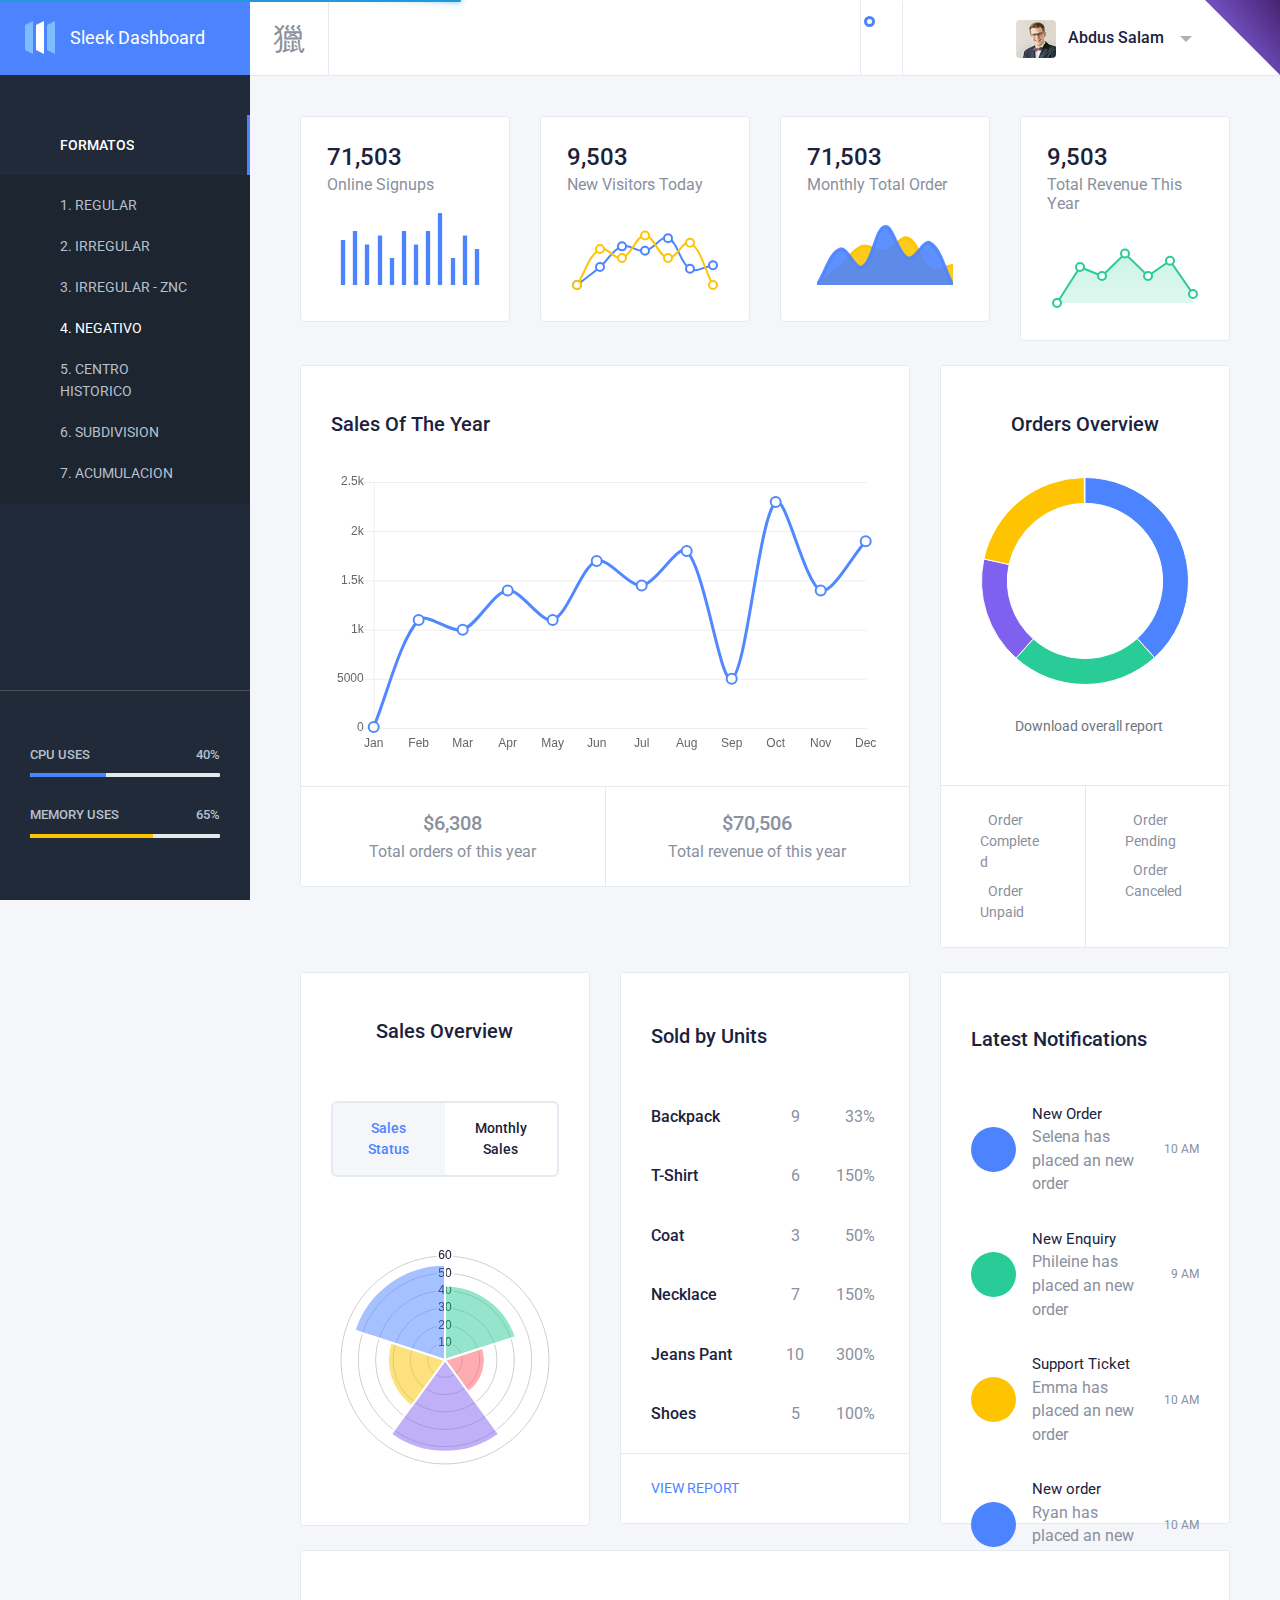
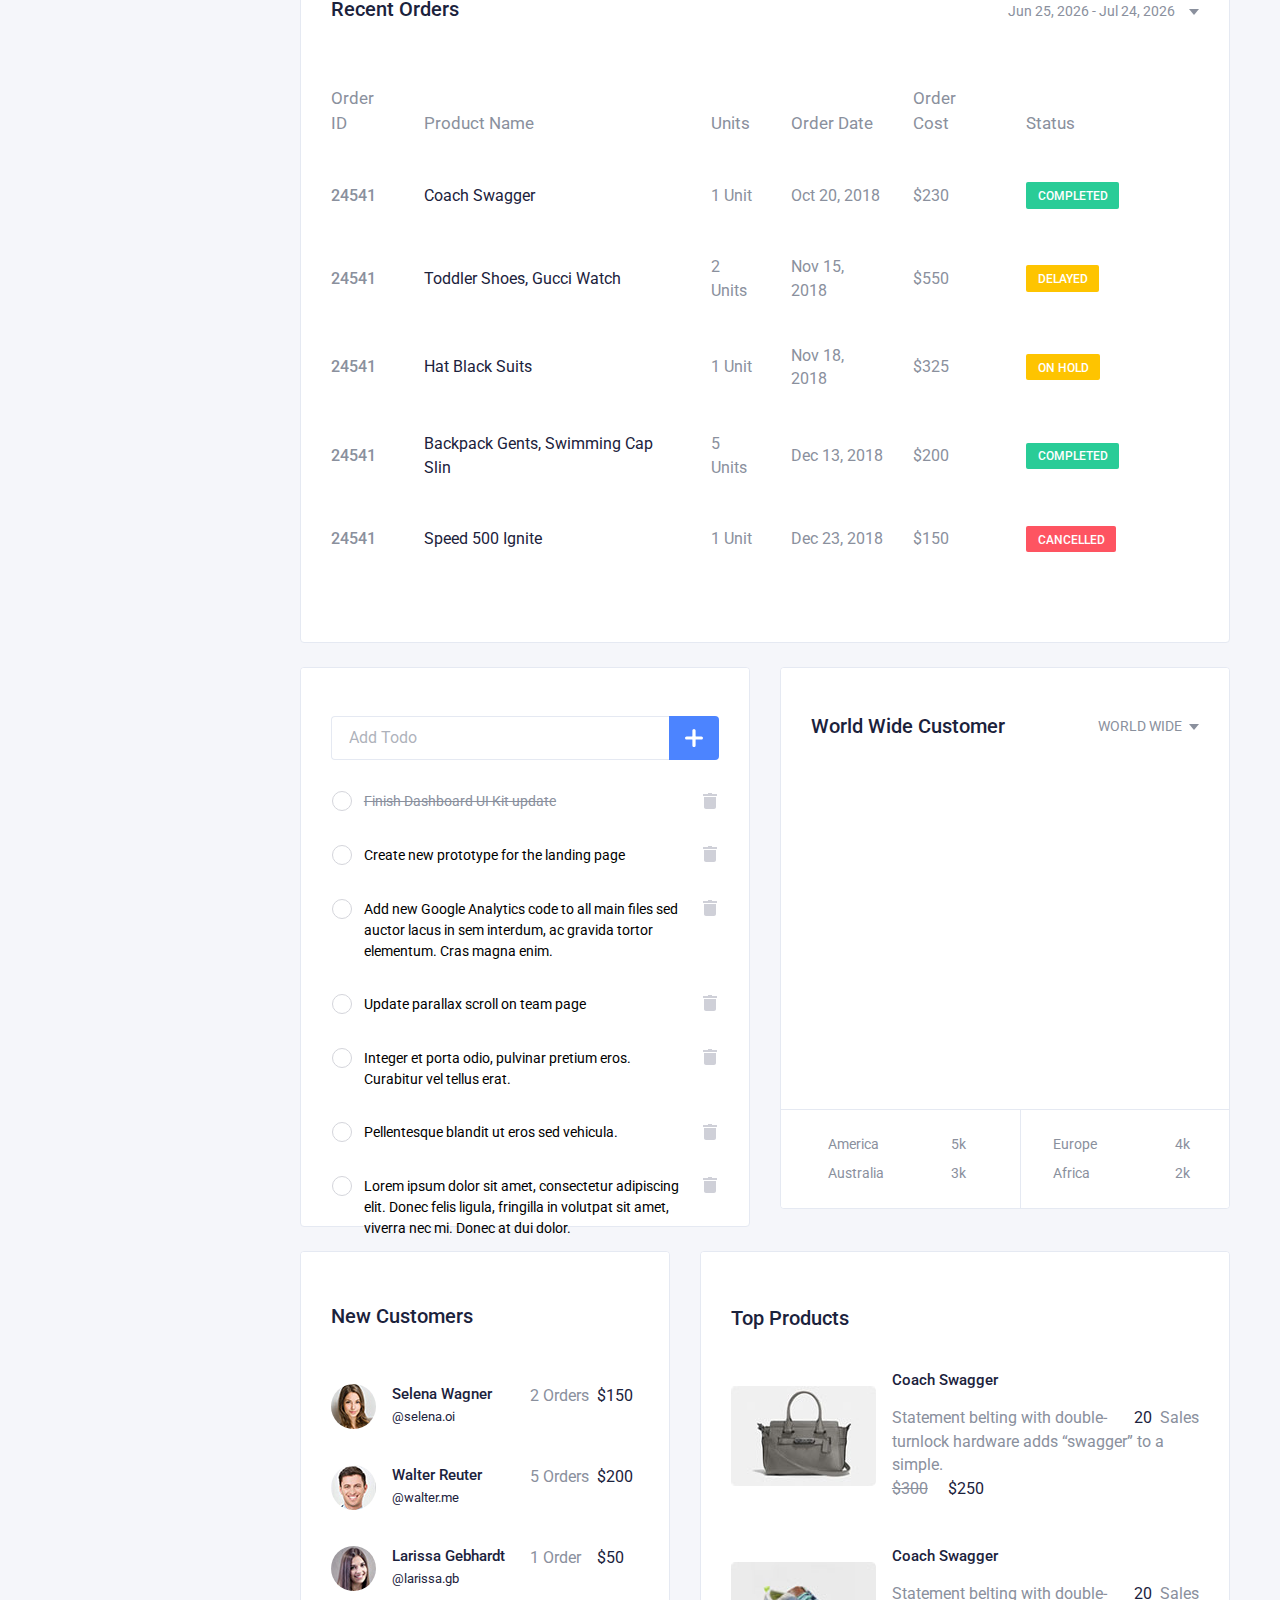
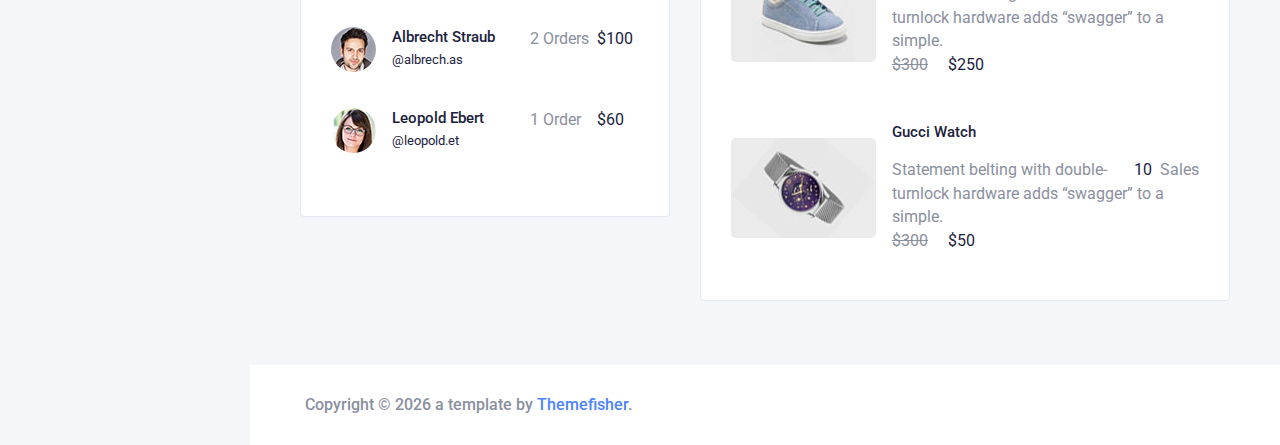
==== commit 58533103: "Mejoras de los certificados y formato de la pagina" ====
--- a/theme/index.html
+++ b/theme/index.html
@@ -109,551 +109,73 @@
             <div class="" data-simplebar style="height: 100%;">
               <!-- sidebar menu -->
               <ul class="nav sidebar-inner" id="sidebar-menu">
-                <li class="has-sub active expand">
-                  <a class="sidenav-item-link" href="javascript:void(0)" data-toggle="collapse" data-target="#dashboard"
-                    aria-expanded="false" aria-controls="dashboard">
-                    <i class="mdi mdi-view-dashboard-outline"></i>
-                    <span class="nav-text">Dashboard</span> <b class="caret"></b>
-                  </a>
-
-                  <ul class="collapse show" id="dashboard" data-parent="#sidebar-menu">
-                    <div class="sub-menu">
-                      <li class="active">
-                        <a class="sidenav-item-link" href="index.html">
-                          <span class="nav-text">Ecommerce</span>
-                        </a>
-                      </li>
-
-                      <li class="">
-                        <a class="sidenav-item-link" href="analytics.html">
-                          <span class="nav-text">Analytics</span>
-                          <span class="badge badge-success">new</span>
-                        </a>
-                      </li>
-                    </div>
-                  </ul>
-                </li>
-
-                <li class="has-sub ">
-                  <a class="sidenav-item-link" href="javascript:void(0)" data-toggle="collapse" data-target="#app"
-                    aria-expanded="false" aria-controls="app">
-                    <i class="mdi mdi-pencil-box-multiple"></i>
-                    <span class="nav-text">App</span> <b class="caret"></b>
-                  </a>
-
-                  <ul class="collapse " id="app" data-parent="#sidebar-menu">
-                    <div class="sub-menu">
-                      <li class="">
-                        <a class="sidenav-item-link" href="chat.html">
-                          <span class="nav-text">Chat</span>
-                        </a>
-                      </li>
-
-                      <li class="">
-                        <a class="sidenav-item-link" href="contacts.html">
-                          <span class="nav-text">Contacts</span>
-                        </a>
-                      </li>
-
-                      <li class="">
-                        <a class="sidenav-item-link" href="team.html">
-                          <span class="nav-text">Team</span>
-                        </a>
-                      </li>
-
-                      <li class="">
-                        <a class="sidenav-item-link" href="calendar.html">
-                          <span class="nav-text">Calendar</span>
-                        </a>
-                      </li>
-                    </div>
-                  </ul>
-                </li>
+                
+
 
                 <!-- <li class="section-title">
                   UI Elements
                 </li> -->
 
-                <li class="has-sub ">
-                  <a class="sidenav-item-link" href="javascript:void(0)" data-toggle="collapse" data-target="#components"
-                    aria-expanded="false" aria-controls="components">
-                    <i class="mdi mdi-folder-multiple-outline"></i>
-                    <span class="nav-text">Components</span> <b class="caret"></b>
-                  </a>
-
-                  <ul class="collapse " id="components" data-parent="#sidebar-menu">
-                    <div class="sub-menu">
-                      <li class="">
-                        <a class="sidenav-item-link" href="alert.html">
-                          <span class="nav-text">Alert</span>
-                        </a>
-                      </li>
-
-                      <li class="">
-                        <a class="sidenav-item-link" href="badge.html">
-                          <span class="nav-text">Badge</span>
-                        </a>
-                      </li>
-
-                      <li class="">
-                        <a class="sidenav-item-link" href="breadcrumb.html">
-                          <span class="nav-text">Breadcrumb</span>
-
-                        </a>
-                      </li>
-
-                      <li class="has-sub ">
-                        <a class="sidenav-item-link" href="javascript:void(0)" data-toggle="collapse" data-target="#buttons"
-                          aria-expanded="false" aria-controls="buttons">
-                          <span class="nav-text">Buttons</span> <b class="caret"></b>
-                        </a>
-
-                        <ul class="collapse " id="buttons">
-                          <div class="sub-menu">
-                            <li class="">
-                              <a href="button-default.html">Button Default</a>
-                            </li>
-
-                           <li class="">
-                              <a href="button-dropdown.html">Button Dropdown</a>
-                            </li>
-
-                           <li class="">
-                              <a href="button-group.html">Button Group</a>
-                            </li>
-
-                           <li class="">
-                              <a href="button-social.html">Button Social</a>
-                            </li>
-
-                           <li class="">
-                              <a href="button-loading.html">Button Loading</a>
-                            </li>
-                          </div>
-                        </ul>
-                      </li>
-                      
-                      <li class="">
-                        <a class="sidenav-item-link" href="card.html">
-                          <span class="nav-text">Card</span>
-                        </a>
-                      </li>
-
-                      <li class="">
-                        <a class="sidenav-item-link" href="carousel.html">
-                          <span class="nav-text">Carousel</span>
-                        </a>
-                      </li>
-
-                      <li class="">
-                        <a class="sidenav-item-link" href="collapse.html">
-                          <span class="nav-text">Collapse</span>
-                        </a>
-                      </li>
-
-                      <li class="">
-                        <a class="sidenav-item-link" href="list-group.html">
-                          <span class="nav-text">List Group</span>
-                        </a>
-                      </li>
-
-                      <li class="">
-                        <a class="sidenav-item-link" href="modal.html">
-                          <span class="nav-text">Modal</span>
-                        </a>
-                      </li>
-
-                      <li class="">
-                        <a class="sidenav-item-link" href="pagination.html">
-                          <span class="nav-text">Pagination</span>
-                        </a>
-                      </li>
-
-                      <li class="">
-                        <a class="sidenav-item-link" href="popover-tooltip.html">
-                          <span class="nav-text">Popover & Tooltip</span>
-                        </a>
-                      </li>
-
-                      <li class="">
-                        <a class="sidenav-item-link" href="progress-bar.html">
-                          <span class="nav-text">Progress Bar</span>
-                        </a>
-                      </li>
-
-                      <li class="">
-                        <a class="sidenav-item-link" href="spinner.html">
-                          <span class="nav-text">Spinner</span>
-                        </a>
-                      </li>
-
-                      <li class="">
-                        <a class="sidenav-item-link" href="switcher.html">
-                          <span class="nav-text">Switcher</span>
-                        </a>
-                      </li>
-
-                      <li class="">
-                        <a class="sidenav-item-link" href="tab.html">
-                          <span class="nav-text">Tab</span>
-                        </a>
-                      </li>
-                    </div>
-                  </ul>
-                </li>
-
-                <li class="has-sub ">
-                  <a class="sidenav-item-link" href="javascript:void(0)" data-toggle="collapse" data-target="#icons"
-                    aria-expanded="false" aria-controls="icons">
-                    <i class="mdi mdi-diamond-stone"></i>
-                    <span class="nav-text">Icons</span> <b class="caret"></b>
-                  </a>
-
-                  <ul class="collapse " id="icons" data-parent="#sidebar-menu">
-                    <div class="sub-menu">
-                      <li class="">
-                        <a class="sidenav-item-link" href="material-icon.html">
-                          <span class="nav-text">Material Icon</span>
-                        </a>
-                      </li>
-
-                      <li class="">
-                        <a class="sidenav-item-link" href="flag-icon.html">
-                          <span class="nav-text">Flag Icon</span>
-                        </a>
-                      </li>
-                    </div>
-                  </ul>
-                </li>
-
-                <li class="has-sub ">
+
+
+                <li class="has-sub active expand">
                   <a class="sidenav-item-link" href="javascript:void(0)" data-toggle="collapse" data-target="#forms"
                     aria-expanded="false" aria-controls="forms">
                     <i class="mdi mdi-email-mark-as-unread"></i>
-                    <span class="nav-text">Forms</span> <b class="caret"></b>
+                    <span class="nav-text">Formatos</span> <b class="caret"></b>
                   </a>
-
-                  <ul class="collapse " id="forms" data-parent="#sidebar-menu">
+                  
+                  <ul class="collapse show" id="forms" data-parent="#sidebar-menu">
                     <div class="sub-menu">
                       <li class="">
-                        <a class="sidenav-item-link" href="basic-input.html">
-                          <span class="nav-text">Basic Input</span>
+                        <a class="sidenav-item-link" href="form-validation.html">
+                          <span class="nav-text">1. REGULAR</span>
                         </a>
                       </li>
 
                       <li class="">
-                        <a class="sidenav-item-link" href="input-group.html">
-                          <span class="nav-text">Input Group</span>
+                        <a class="sidenav-item-link" href="nuevo2.html">
+                          <span class="nav-text">2. IRREGULAR</span>
                         </a>
                       </li>
 
                       <li class="">
-                        <a class="sidenav-item-link" href="checkbox-radio.html">
-                          <span class="nav-text">Checkbox & Radio</span>
+                        <a class="sidenav-item-link" href="nuevo3.html">
+                          <span class="nav-text"> 3. IRREGULAR - ZNC</span>
                         </a>
                       </li>
 
+                      <li class="active">
+                        <a class="sidenav-item-link" href="nuevo4.html">
+                          <span class="nav-text">4. NEGATIVO</span>
+                        </a>
+                      </li>
+
                       <li class="">
-                        <a class="sidenav-item-link" href="form-validation.html">
-                          <span class="nav-text">Form Validation</span>
+                        <a class="sidenav-item-link" href="nuevo5.html">
+                          <span class="nav-text">5. CENTRO HISTORICO</span>
                         </a>
                       </li>
-
                       <li class="">
-                        <a class="sidenav-item-link" href="form-advance.html">
-                          <span class="nav-text">Form Advance</span>
+                        <a class="sidenav-item-link" href="nuevo6.html">
+                          <span class="nav-text">6. SUBDIVISION</span>
+                        </a>
+                      </li>
+                      <li class="">
+                        <a class="sidenav-item-link" href="nuevo.html">
+                          <span class="nav-text">7. ACUMULACION</span>
                         </a>
                       </li>
                     </div>
                   </ul>
                 </li>
 
-                <li class="has-sub ">
-                  <a class="sidenav-item-link" href="javascript:void(0)" data-toggle="collapse" data-target="#tables"
-                    aria-expanded="false" aria-controls="tables">
-                    <i class="mdi mdi-table"></i>
-                    <span class="nav-text">Tables</span> <b class="caret"></b>
-                  </a>
-
-                  <ul class="collapse " id="tables" data-parent="#sidebar-menu">
-                    <div class="sub-menu">
-                      <li class="">
-                        <a class="sidenav-item-link" href="basic-tables.html">
-                          <span class="nav-text">Basic Tables</span>
-                        </a>
-                      </li>
-
-                      <li class="has-sub ">
-                        <a class="sidenav-item-link" href="javascript:void(0)" data-toggle="collapse" data-target="#data-tables"
-                          aria-expanded="false" aria-controls="data-tables">
-                          <span class="nav-text">Data Tables</span> <b class="caret"></b>
-                        </a>
-
-                        <ul class="collapse " id="data-tables">
-                          <div class="sub-menu">
-                            <li class="">
-                              <a href="basic-data-table.html">Basic Data Table</a>
-                            </li>
-
-                           <li class="">
-                              <a href="responsive-data-table.html">Responsive Data Table</a>
-                            </li>
-
-                           <li class="">
-                              <a href="hoverable-data-table.html">Hoverable Data Table</a>
-                            </li>
-
-                           <li class="">
-                              <a href="expendable-data-table.html">Expendable Data Table</a>
-                            </li>
-                          </div>
-                        </ul>
-                      </li>
-                    </div>
-                  </ul>
-                </li>
-
-                <li class="has-sub ">
-                  <a class="sidenav-item-link" href="javascript:void(0)" data-toggle="collapse" data-target="#maps"
-                    aria-expanded="false" aria-controls="maps">
-                    <i class="mdi mdi-google-maps"></i>
-                    <span class="nav-text">Maps</span> <b class="caret"></b>
-                  </a>
-
-                  <ul class="collapse " id="maps" data-parent="#sidebar-menu">
-                    <div class="sub-menu">
-                      <li class="">
-                        <a class="sidenav-item-link" href="google-map.html">
-                          <span class="nav-text">Google Map</span>
-                        </a>
-                      </li>
-
-                      <li class="">
-                        <a class="sidenav-item-link" href="vector-map.html">
-                          <span class="nav-text">Vector Map</span>
-                        </a>
-                      </li>
-                    </div>
-                  </ul>
-                </li>
-
-                <li class="has-sub ">
-                  <a class="sidenav-item-link" href="javascript:void(0)" data-toggle="collapse" data-target="#widgets"
-                    aria-expanded="false" aria-controls="widgets">
-                    <i class="mdi mdi-widgets"></i>
-                    <span class="nav-text">Widgets</span> <b class="caret"></b>
-                  </a>
-
-                  <ul class="collapse " id="widgets" data-parent="#sidebar-menu">
-                    <div class="sub-menu">
-                      <li class="">
-                        <a class="sidenav-item-link" href="general-widget.html">
-                          <span class="nav-text">General Widget</span>
-                        </a>
-                      </li>
-
-                      <li class="">
-                        <a class="sidenav-item-link" href="chart-widget.html">
-                          <span class="nav-text">Chart Widget</span>
-                        </a>
-                      </li>
-                    </div>
-                  </ul>
-                </li>
-
-                <li class="has-sub ">
-                  <a class="sidenav-item-link" href="javascript:void(0)" data-toggle="collapse" data-target="#charts"
-                    aria-expanded="false" aria-controls="charts">
-                    <i class="mdi mdi-chart-pie"></i>
-                    <span class="nav-text">Charts</span> <b class="caret"></b>
-                  </a>
-
-                  <ul class="collapse " id="charts" data-parent="#sidebar-menu">
-                    <div class="sub-menu">
-                      <li class="">
-                        <a class="sidenav-item-link" href="chartjs.html">
-                          <span class="nav-text">ChartJS</span>
-                        </a>
-                      </li>
-                    </div>
-                  </ul>
-                </li>
+
+                
 
                 <!-- <li class="section-title">
                   Pages
                 </li> -->
-
-                <li class="has-sub ">
-                  <a class="sidenav-item-link" href="javascript:void(0)" data-toggle="collapse" data-target="#pages"
-                    aria-expanded="false" aria-controls="pages">
-                    <i class="mdi mdi-image-filter-none"></i>
-                    <span class="nav-text">Pages</span> <b class="caret"></b>
-                  </a>
-
-                  <ul class="collapse " id="pages" data-parent="#sidebar-menu">
-                    <div class="sub-menu ">
-                      <li class="">
-                        <a class="sidenav-item-link" href="user-profile.html">
-                          <span class="nav-text">User Profile</span>
-                        </a>
-                      </li>
-
-                      <li class="has-sub ">
-                        <a class="sidenav-item-link" href="javascript:void(0)" data-toggle="collapse" data-target="#authentication"
-                          aria-expanded="false" aria-controls="authentication">
-                          <span class="nav-text">Authentication</span> <b class="caret"></b>
-                        </a>
-
-                        <ul class="collapse " id="authentication">
-                          <div class="sub-menu">
-                            <li class="">
-                              <a href="sign-in.html">Sign In</a>
-                            </li>
-
-                           <li class="">
-                              <a href="sign-up.html">Sign Up</a>
-                            </li>
-                          </div>
-                        </ul>
-                      </li>
-
-                      <li class="has-sub ">
-                        <a class="sidenav-item-link" href="javascript:void(0)" data-toggle="collapse" data-target="#others"
-                          aria-expanded="false" aria-controls="others">
-                          <span class="nav-text">Others</span> <b class="caret"></b>
-                        </a>
-
-                        <ul class="collapse " id="others">
-                          <div class="sub-menu">
-                            <li class="">
-                              <a href="invoice.html">Invoice</a>
-                            </li>
-
-                           <li class="">
-                              <a href="404.html">404 Page</a>
-                            </li>
-                          </div>
-                        </ul>
-                      </li>
-                    </div>
-                  </ul>
-                </li>
-
-                <li class="has-sub ">
-                  <a class="sidenav-item-link" href="javascript:void(0)" data-toggle="collapse" data-target="#documentation"
-                    aria-expanded="false" aria-controls="documentation">
-                    <i class="mdi mdi-book-open-page-variant"></i>
-                    <span class="nav-text">Documentation</span> <b class="caret"></b>
-                  </a>
-
-                  <ul class="collapse " id="documentation" data-parent="#sidebar-menu">
-                    <div class="sub-menu">
-                      <li class="section-title">
-                        Getting Started
-                      </li>
-
-                      <li class="">
-                        <a class="sidenav-item-link" href="introduction.html">
-                          <span class="nav-text">Introduction</span>
-                        </a>
-                      </li>
-
-                      <li class="">
-                        <a class="sidenav-item-link" href="quick-start.html">
-                          <span class="nav-text">Quick Start</span>
-                        </a>
-                      </li>
-
-                      <li class="">
-                        <a class="sidenav-item-link" href="customization.html">
-                          <span class="nav-text">Customization</span>
-                        </a>
-                      </li>
-
-                      <li class="section-title">
-                        Layouts
-                      </li>
-
-                      <li class="has-sub ">
-                        <a class="sidenav-item-link" href="javascript:void(0)" data-toggle="collapse" data-target="#header-variations" aria-expanded="false" aria-controls="header-variations">
-                          <span class="nav-text">Header Variations</span> <b class="caret"></b>
-                        </a>
-
-                        <ul class="collapse " id="header-variations">
-                          <div class="sub-menu">
-                            <li class="">
-                              <a href="header-fixed.html">Header Fixed</a>
-                            </li>
-
-                            <li class="">
-                              <a href="header-static.html">Header Static</a>
-                            </li>
-
-                            <li class="">
-                              <a href="header-light.html">Header Light</a>
-                            </li>
-
-                            <li class="">
-                              <a href="header-dark.html">Header Dark</a>
-                            </li>
-                          </div>
-                        </ul>
-                      </li>
-
-                      <li class="has-sub ">
-                        <a class="sidenav-item-link" href="javascript:void(0)" data-toggle="collapse" data-target="#sidebar-variations" aria-expanded="false" aria-controls="sidebar-variations">
-                          <span class="nav-text">Sidebar Variations</span> <b class="caret"></b>
-                        </a>
-
-                        <ul class="collapse " id="sidebar-variations">
-                          <div class="sub-menu">
-                            <li class="">
-                              <a href="sidebar-fixed-default.html">Sidebar Fixed Default</a>
-                            </li>
-
-                            <li class="">
-                              <a href="sidebar-fixed-minified.html">Sidebar Fixed Minified</a>
-                            </li>
-
-                            <li class="">
-                              <a href="sidebar-fixed-offcanvas.html">Sidebar Fixed Offcanvas</a>
-                            </li>
-
-                            <li class="">
-                              <a href="sidebar-static-default.html">Sidebar Static Default</a>
-                            </li>
-
-                            <li class="">
-                              <a href="sidebar-static-minified.html">Sidebar Static Minified</a>
-                            </li>
-
-                            <li class="">
-                              <a href="sidebar-static-offcanvas.html">Sidebar Static Offcanvas</a>
-                            </li>
-
-                            <li class="">
-                              <a href="sidebar-with-footer.html">Sidebar With Footer</a>
-                            </li>
-
-                            <li class="">
-                              <a href="sidebar-without-footer.html">Sidebar Without Footer</a>
-                            </li>
-
-                            <li class="">
-                              <a href="right-sidebar.html">Right Sidebar</a>
-                            </li>
-                          </div>
-                        </ul>
-                      </li>
-
-                      <li class="">
-                        <a class="sidenav-item-link" href="rtl.html">
-                          <span class="nav-text">RTL Direction</span>
-                        </a>
-                      </li>
-                    </div>
-                  </ul>
-                </li>
 
                 <!-- <li class="section-title">
                   Documentation
@@ -703,7 +225,7 @@
                   <button type="button" name="search" id="search-btn" class="btn btn-flat">
                     <i class="mdi mdi-magnify"></i>
                   </button>
-                  <input type="text" name="query" id="search-input" class="form-control" placeholder="'button', 'chart' etc."
+                  <input type="text" name="query" id="search-input" class="form-control" placeholder=""
                     autofocus autocomplete="off" />
                 </div>
                 <div id="search-results-container">
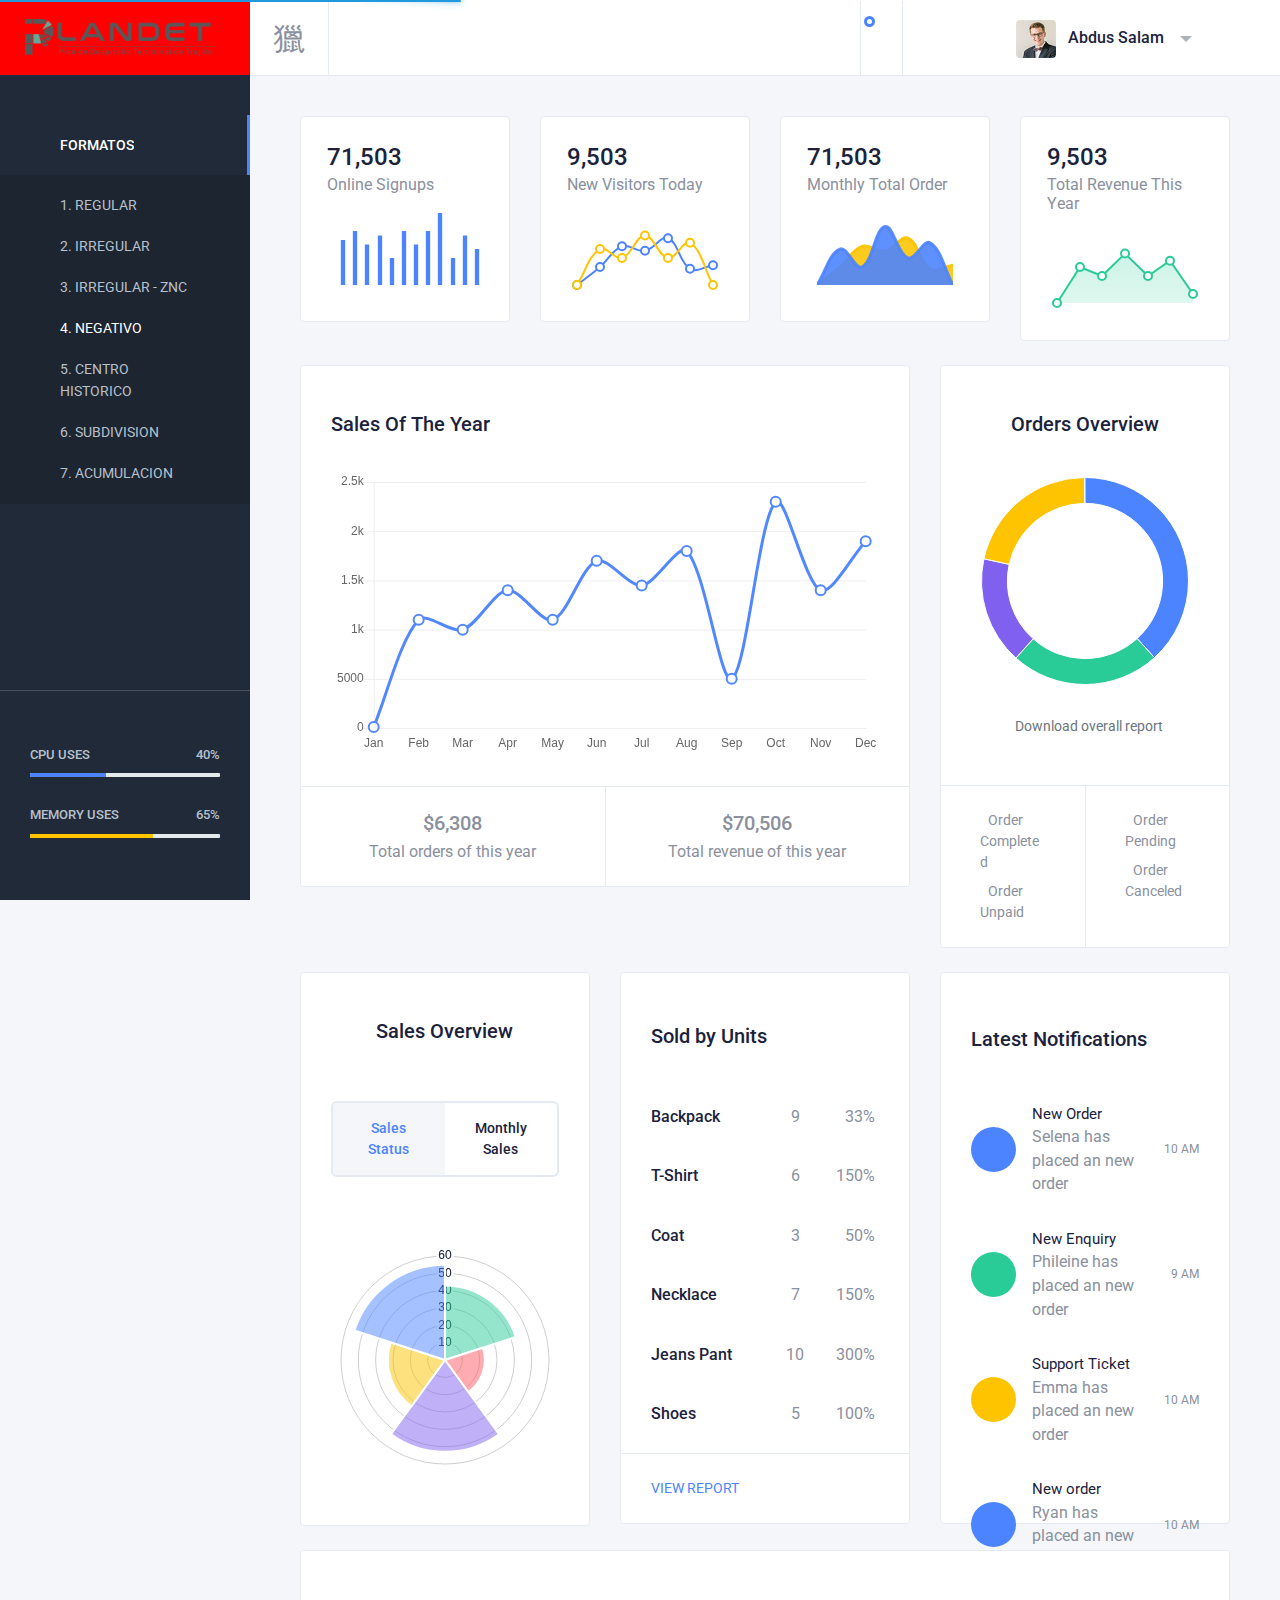
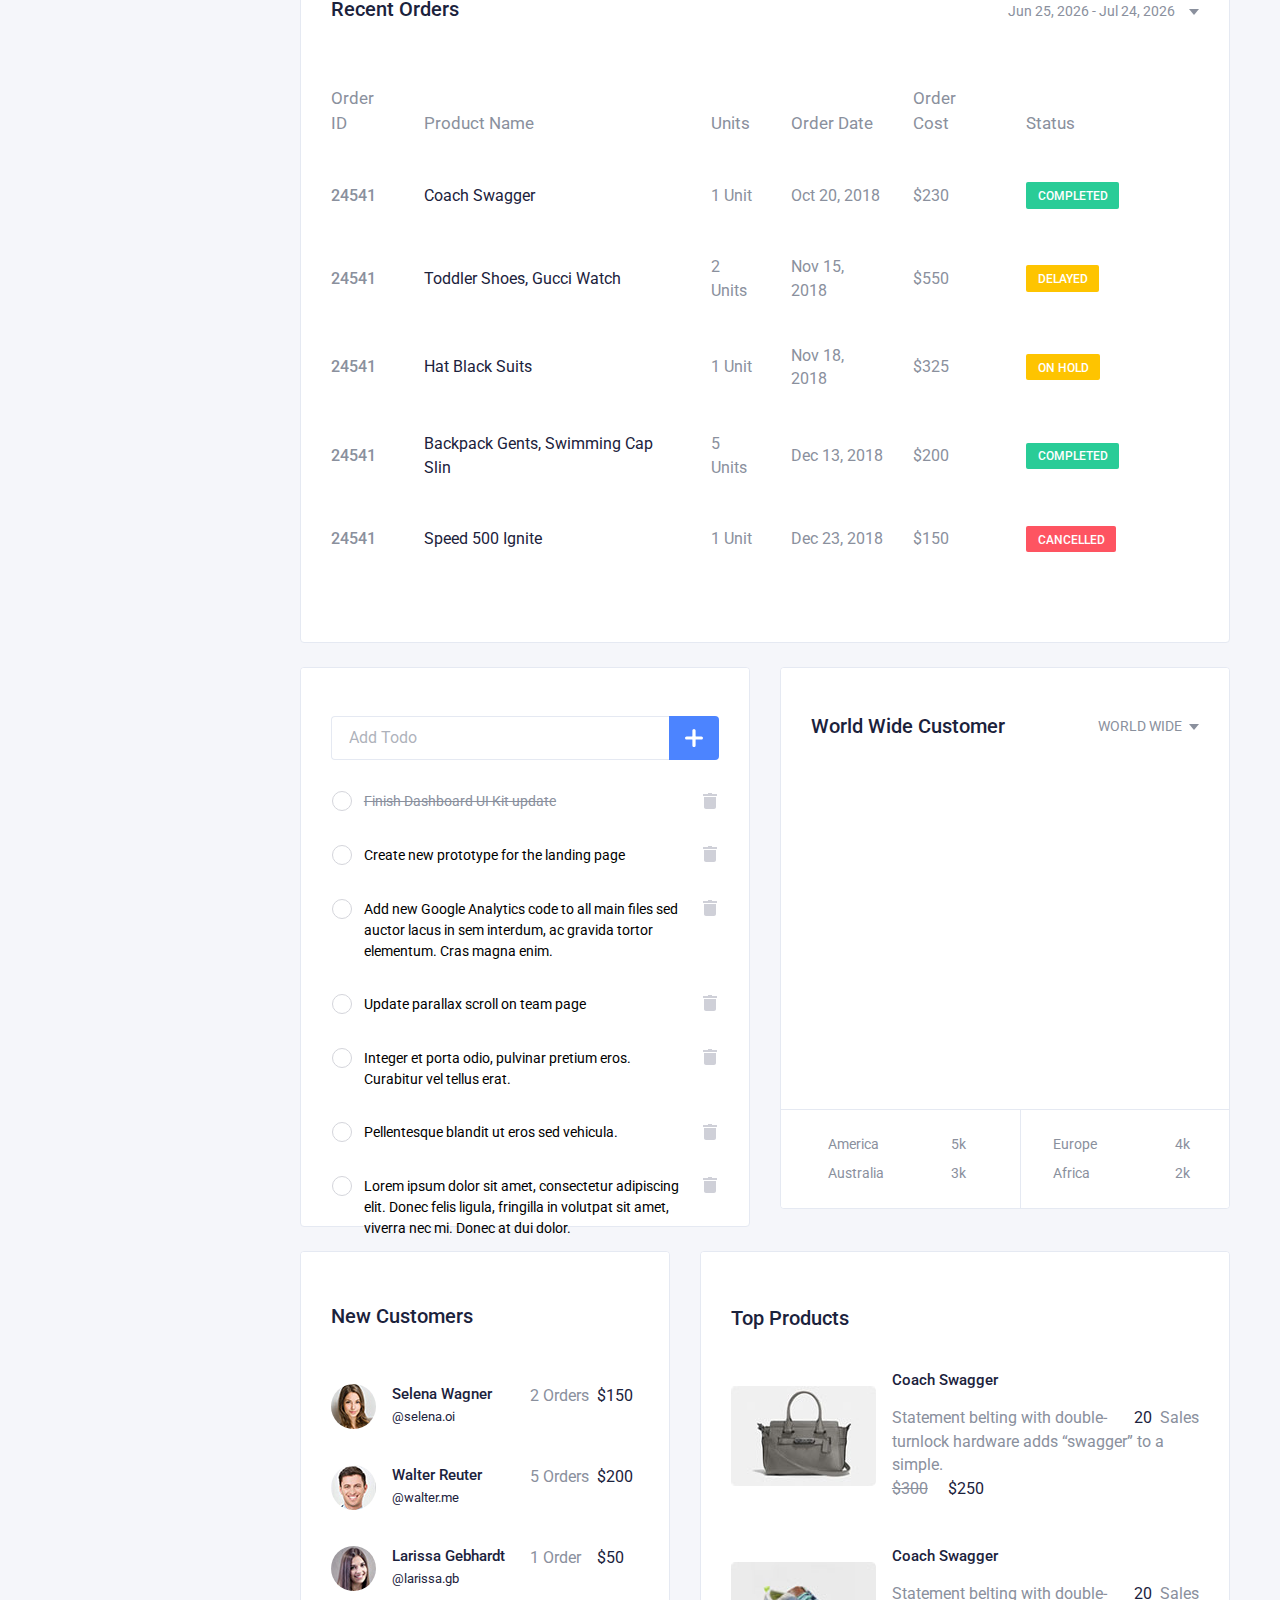
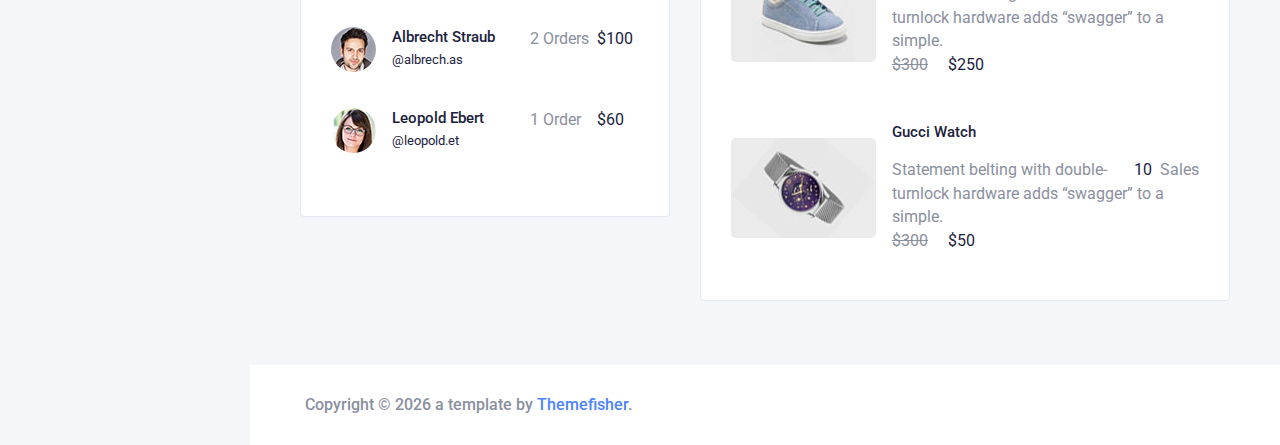
==== commit 788073f9: "Arreglo de los formularios mejora en el diseño." ====
--- a/theme/index.html
+++ b/theme/index.html
@@ -64,18 +64,6 @@
     <div class="wrapper">
 
       <!-- Github Link -->
-      <a href="https://github.com/tafcoder/sleek-dashboard"  target="_blank" class="github-link">
-        <svg width="70" height="70" viewBox="0 0 250 250" aria-hidden="true">
-          <defs>
-            <linearGradient id="grad1" x1="0%" y1="75%" x2="100%" y2="0%">
-              <stop offset="0%" style="stop-color:#896def;stop-opacity:1" />
-              <stop offset="100%" style="stop-color:#482271;stop-opacity:1" />
-            </linearGradient>
-          </defs>
-          <path d="M 0,0 L115,115 L115,115 L142,142 L250,250 L250,0 Z" fill="url(#grad1)"></path>
-        </svg>
-        <i class="mdi mdi-github-circle"></i>
-      </a>
 
 
 
@@ -86,24 +74,28 @@
         <aside class="left-sidebar bg-sidebar">
           <div id="sidebar" class="sidebar sidebar-with-footer">
             <!-- Aplication Brand -->
-            <div class="app-brand">
+            <div class="app-brand" style="background-color: red !important;">
               <a href="/index.html" title="Sleek Dashboard">
-                <svg
-                  class="brand-icon"
-                  xmlns="http://www.w3.org/2000/svg"
-                  preserveAspectRatio="xMidYMid"
-                  width="30"
-                  height="33"
-                  viewBox="0 0 30 33">
-                  <g fill="none" fill-rule="evenodd">
-                    <path class="logo-fill-blue" fill="#7DBCFF" d="M0 4v25l8 4V0zM22 4v25l8 4V0z" />
-                    <path class="logo-fill-white" fill="#FFF" d="M11 4v25l8 4V0z" />
-                  </g>
-                </svg>
-
-                <span class="brand-name text-truncate">Sleek Dashboard</span>
+                  <img src="8.png" alt="Sleek Dashboard Logo" class="brand-icon" width="200" height="33">
+                  <span class="brand-name text-truncate"></span>
               </a>
-            </div>
+          </div>
+          <style>  
+            .app-brand {
+                  display: flex;
+                  align-items: center;
+                  width: 100%; /* Permite que ocupe todo el ancho disponible */
+                  max-width: none; /* Elimina restricciones de ancho */
+              }
+
+              .brand-icon {
+                    width: 190px !important;
+                    min-width: 190px; /* Evita que sea más pequeña */
+                    max-width: none; /* Quita restricciones */
+                    height: auto; /* Mantiene la proporción */
+                }
+
+          </style>
 
             <!-- begin sidebar scrollbar -->
             <div class="" data-simplebar style="height: 100%;">
@@ -709,8 +701,10 @@
                       </li>
 
                       <li class="dropdown-footer">
-                        <a href="index.html"> <i class="mdi mdi-logout"></i> Log Out </a>
-                      </li>
+                        <a href="http://localhost/loguin/"> <i class="mdi mdi-logout"></i> Log Out </a>
+                        
+                      </li>
+                      
                     </ul>
                   </li>
                 </ul>
--- a/theme/assets/css/sleek.css
+++ b/theme/assets/css/sleek.css
@@ -810,7 +810,6 @@
 .offset-10 {
   margin-left: 83.33333%;
 }
-
 .offset-11 {
   margin-left: 91.66667%;
 }
@@ -15743,7 +15742,7 @@
 .app-brand {
   position: relative;
   display: block;
-  background-color: #4c84ff;
+  background-color: #41BFA8;
 }
 
 .app-brand a {
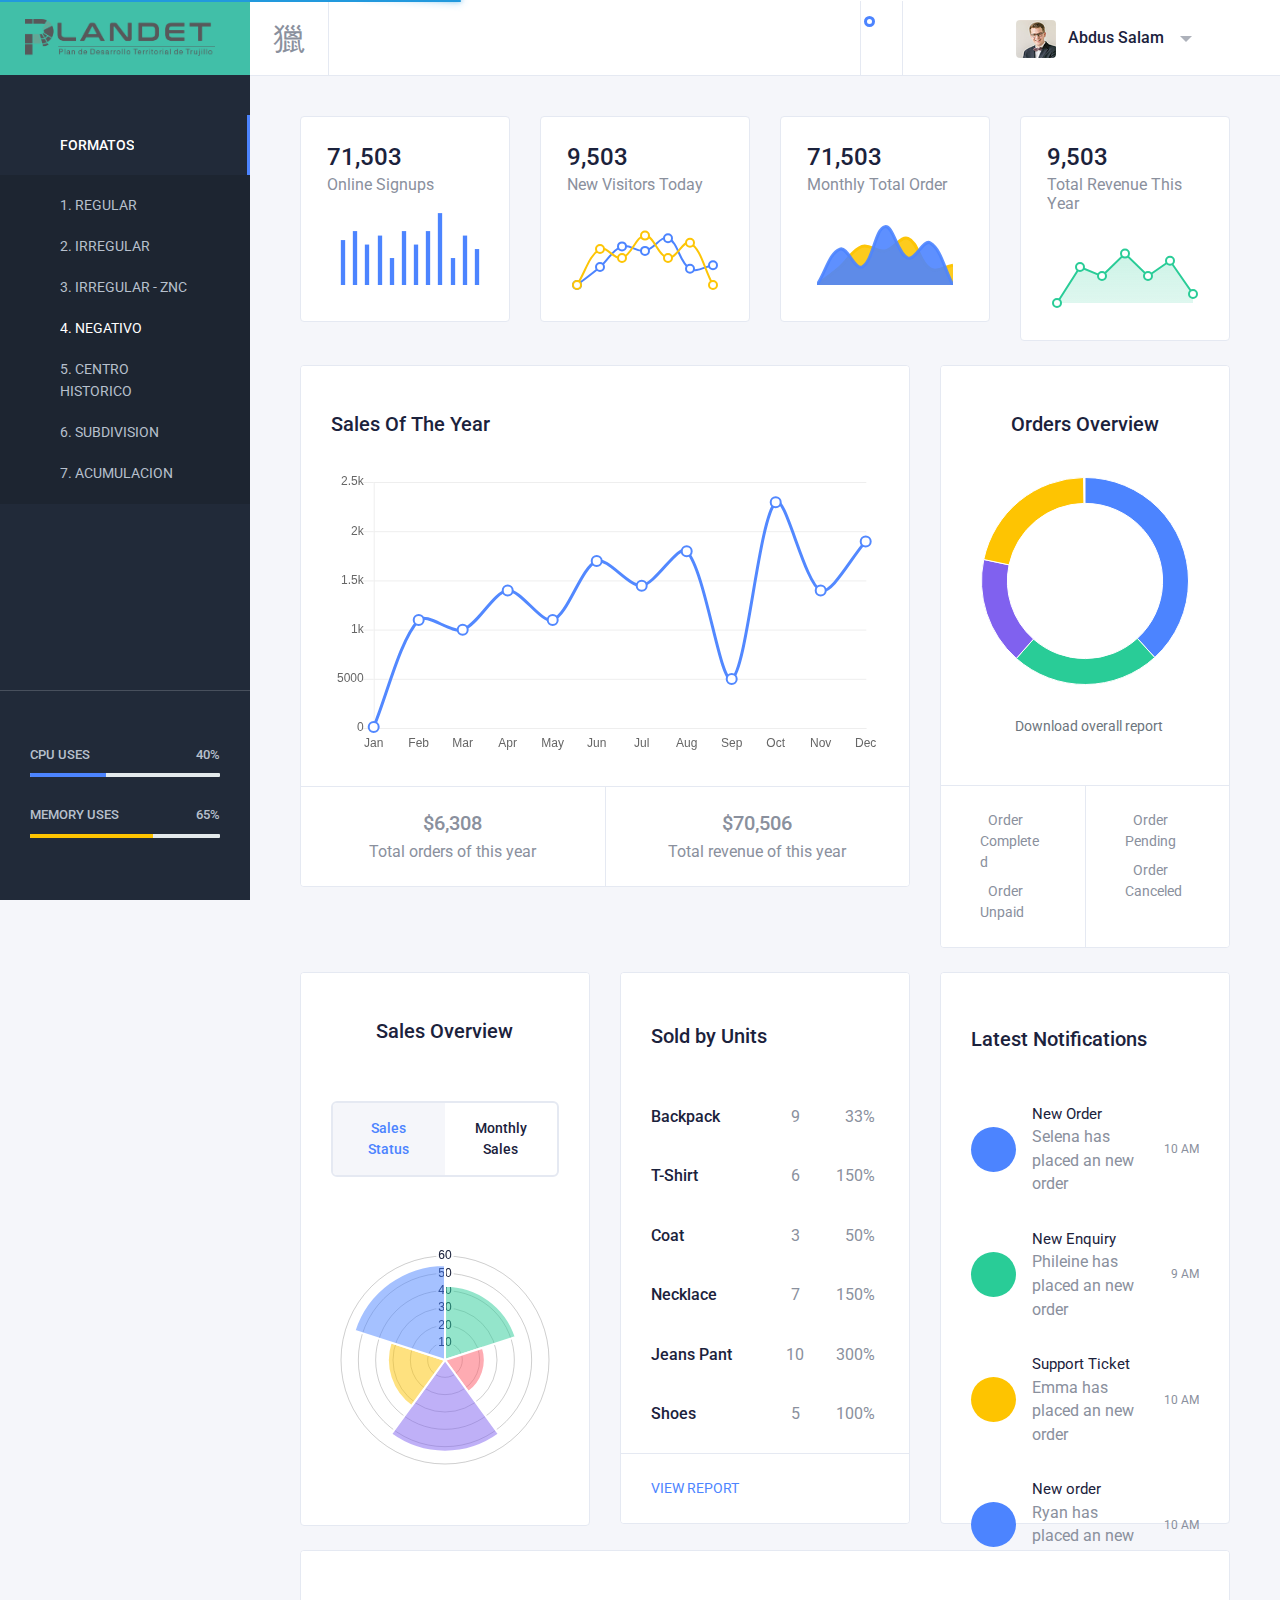
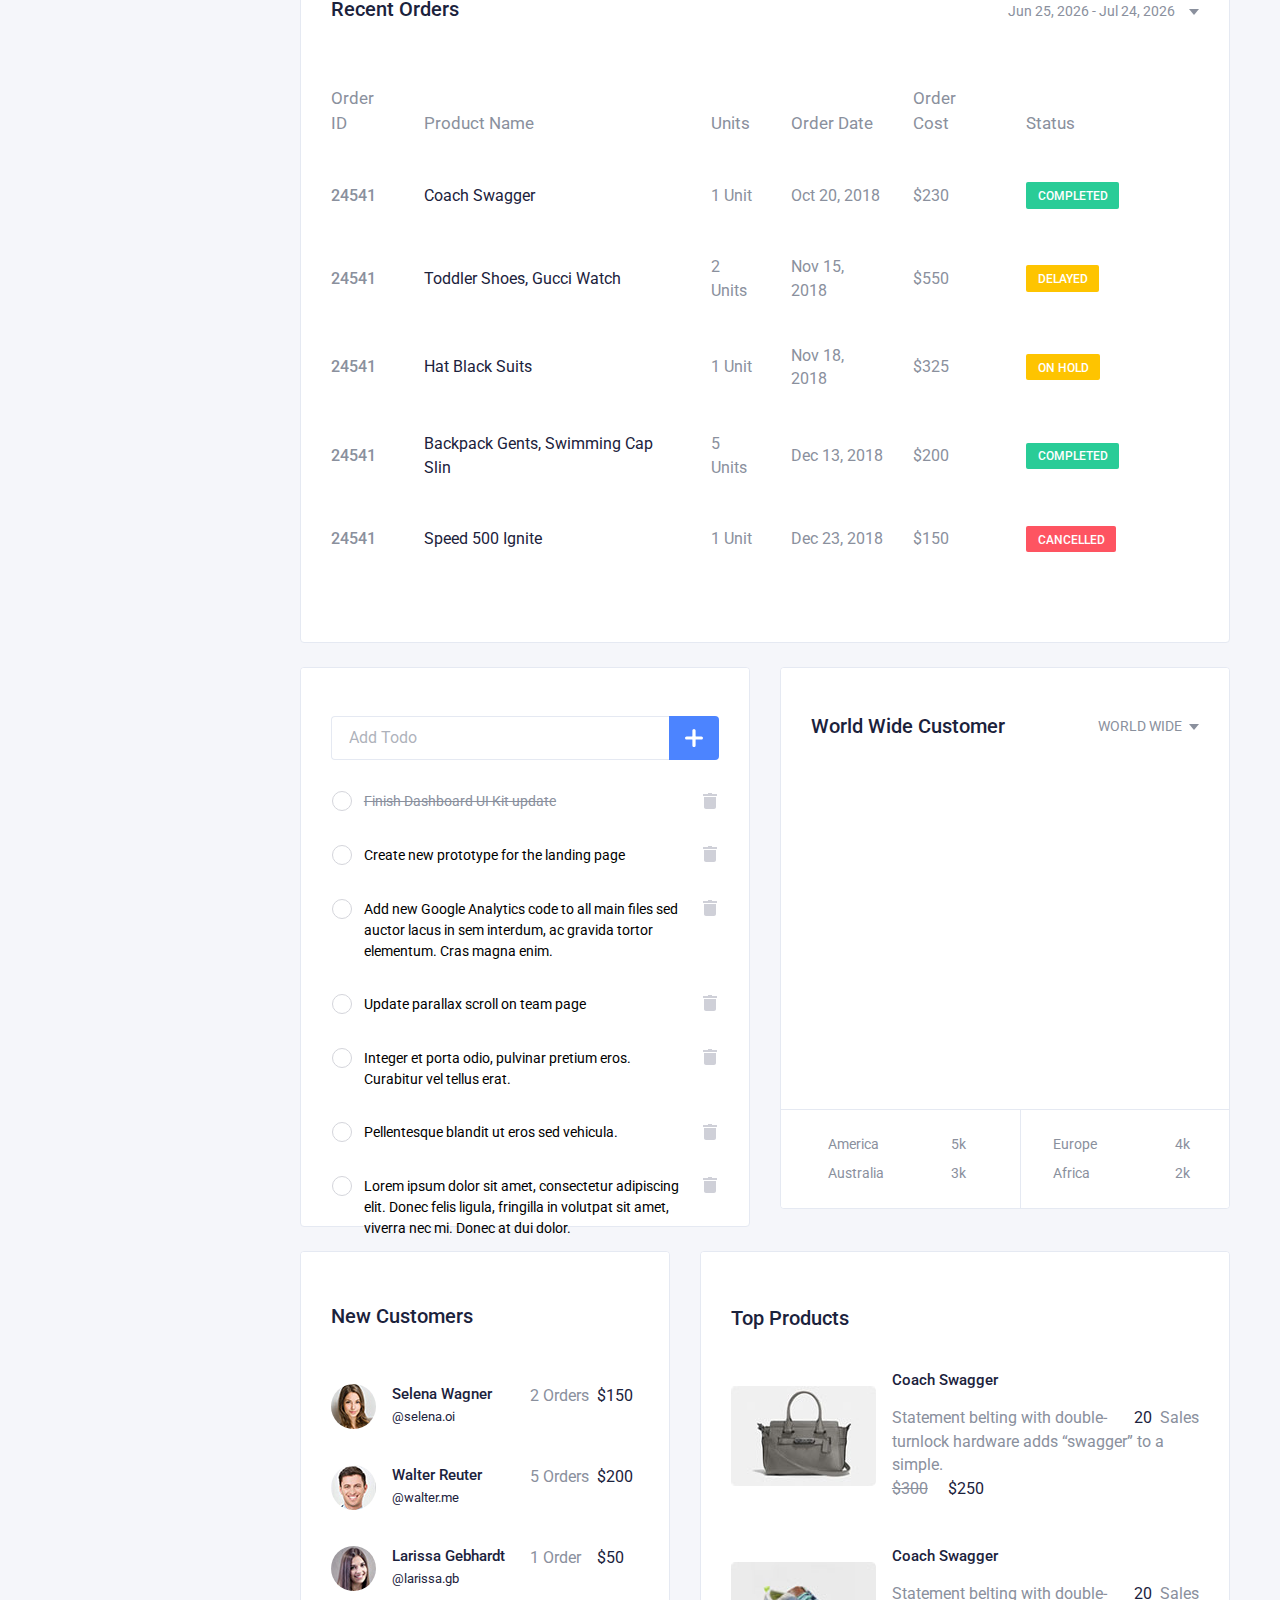
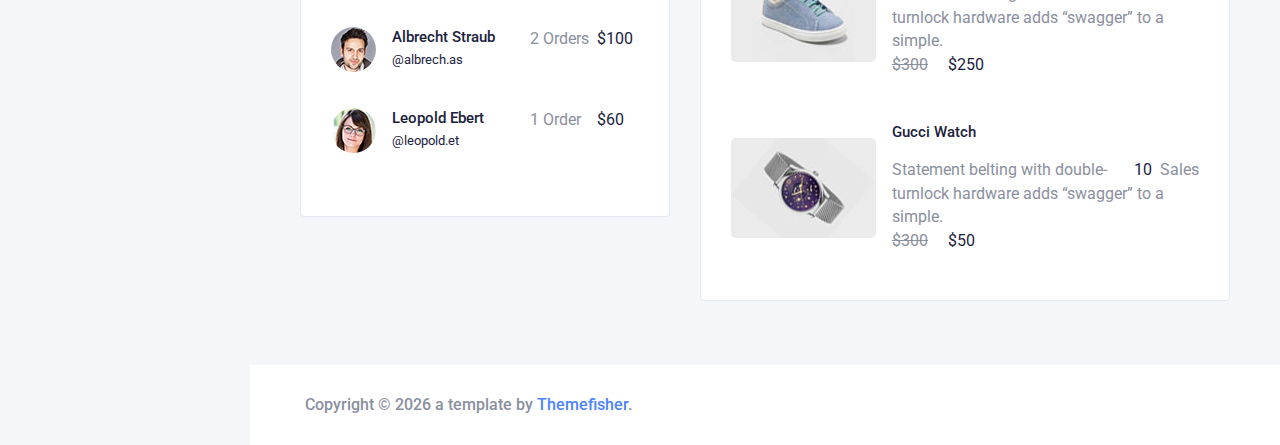
==== commit b3689de0: "Mejora de la opcion de fecha y eliminacion de unos objetos" ====
--- a/theme/index.html
+++ b/theme/index.html
@@ -74,7 +74,7 @@
         <aside class="left-sidebar bg-sidebar">
           <div id="sidebar" class="sidebar sidebar-with-footer">
             <!-- Aplication Brand -->
-            <div class="app-brand" style="background-color: red !important;">
+            <div class="app-brand" >
               <a href="/index.html" title="Sleek Dashboard">
                   <img src="8.png" alt="Sleek Dashboard Logo" class="brand-icon" width="200" height="33">
                   <span class="brand-name text-truncate"></span>
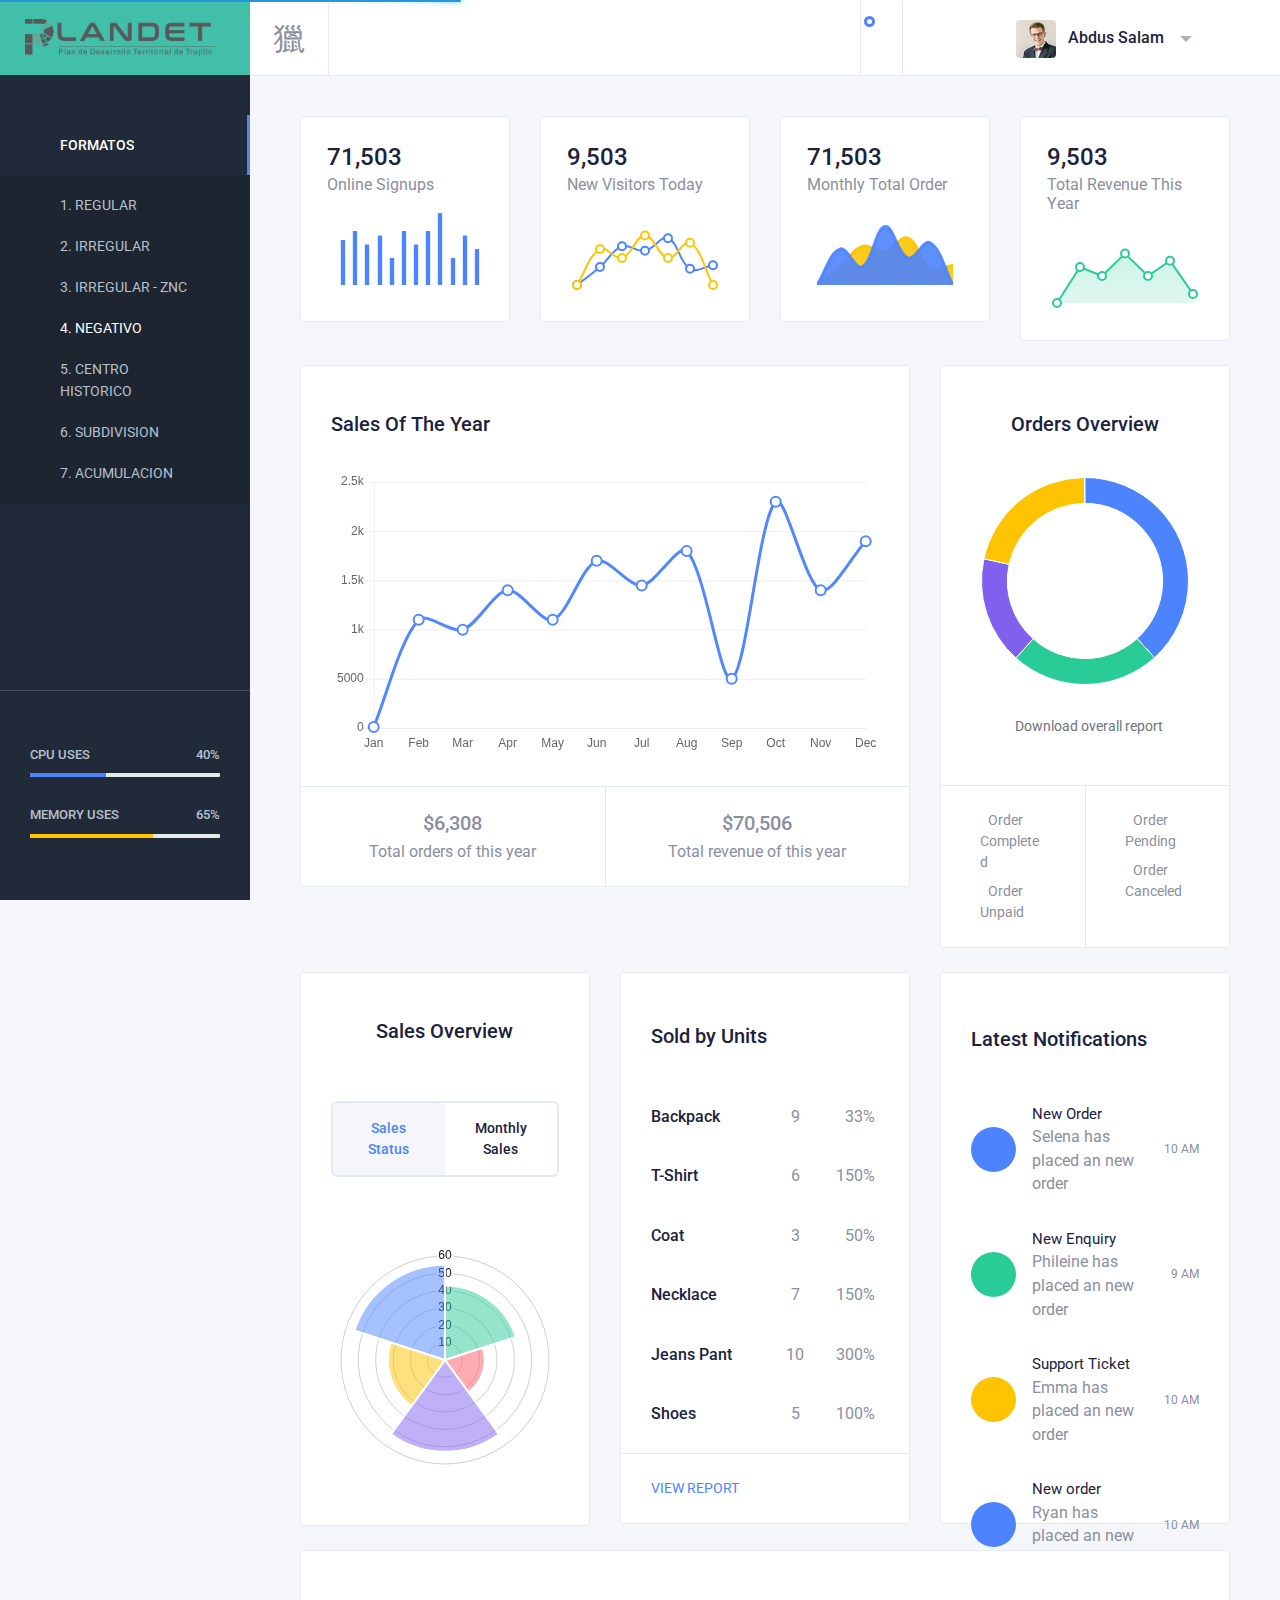
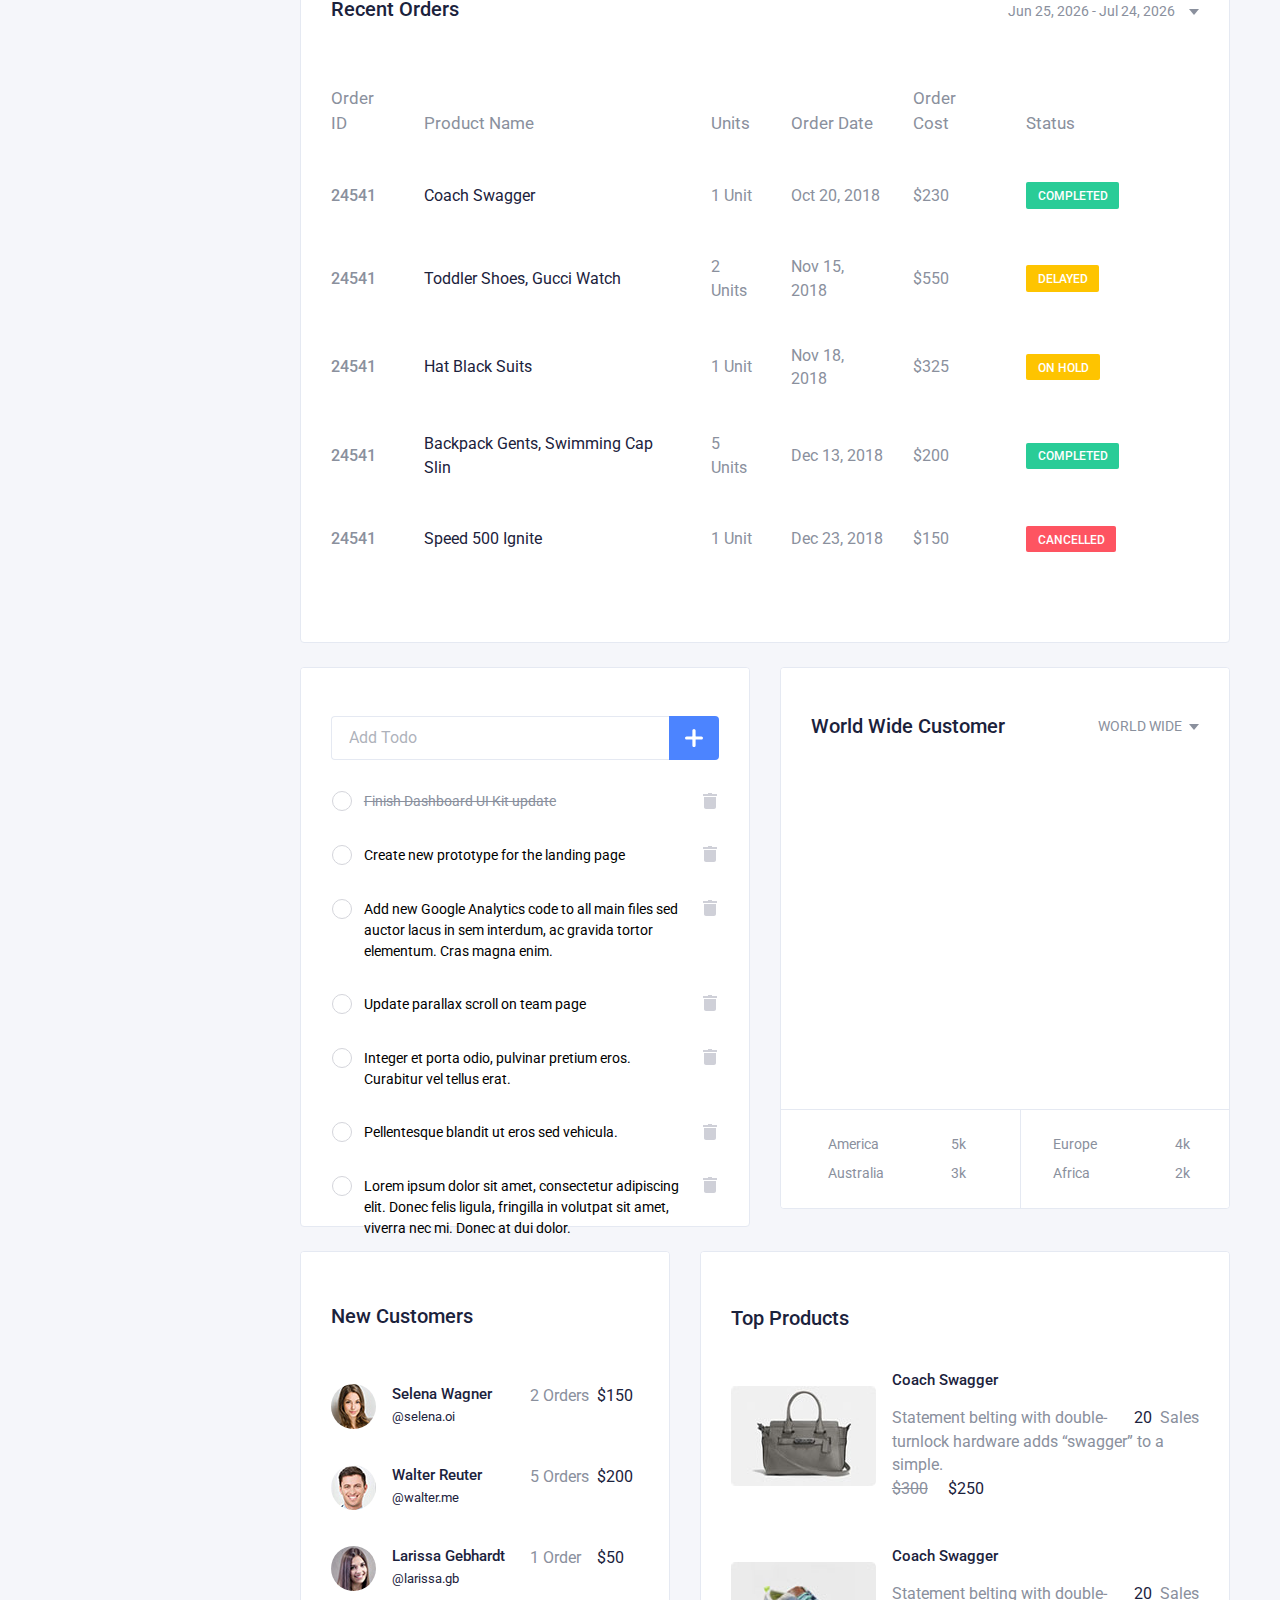
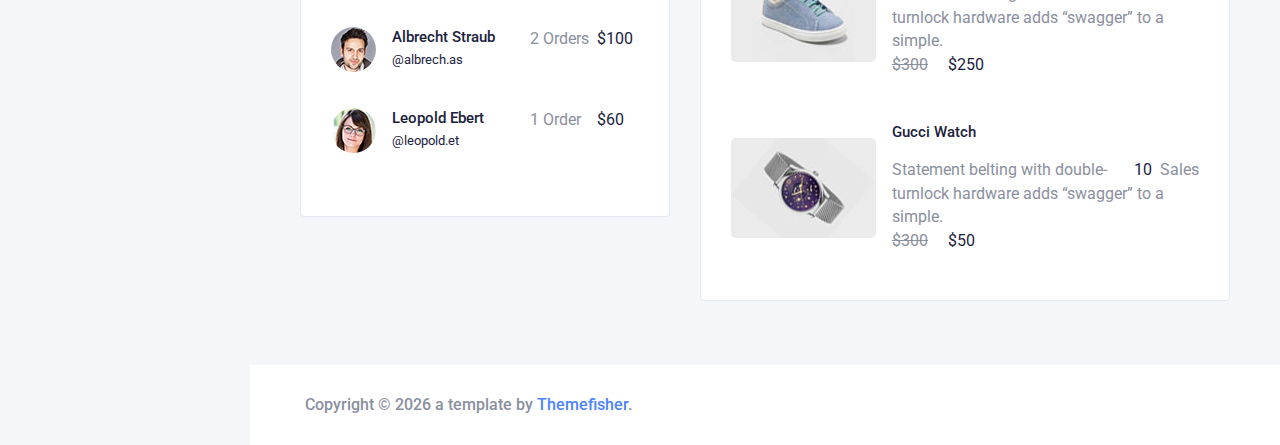
==== commit 85f07f8f: "Mejora y orden de los archivos y agregue un login que muestra los datos" ====
--- a/theme/index.html
+++ b/theme/index.html
@@ -76,7 +76,7 @@
             <!-- Aplication Brand -->
             <div class="app-brand" >
               <a href="/index.html" title="Sleek Dashboard">
-                  <img src="8.png" alt="Sleek Dashboard Logo" class="brand-icon" width="200" height="33">
+                  <img src="assets/img/prueba/8.png" alt="Sleek Dashboard Logo" class="brand-icon" width="200" height="33">
                   <span class="brand-name text-truncate"></span>
               </a>
           </div>
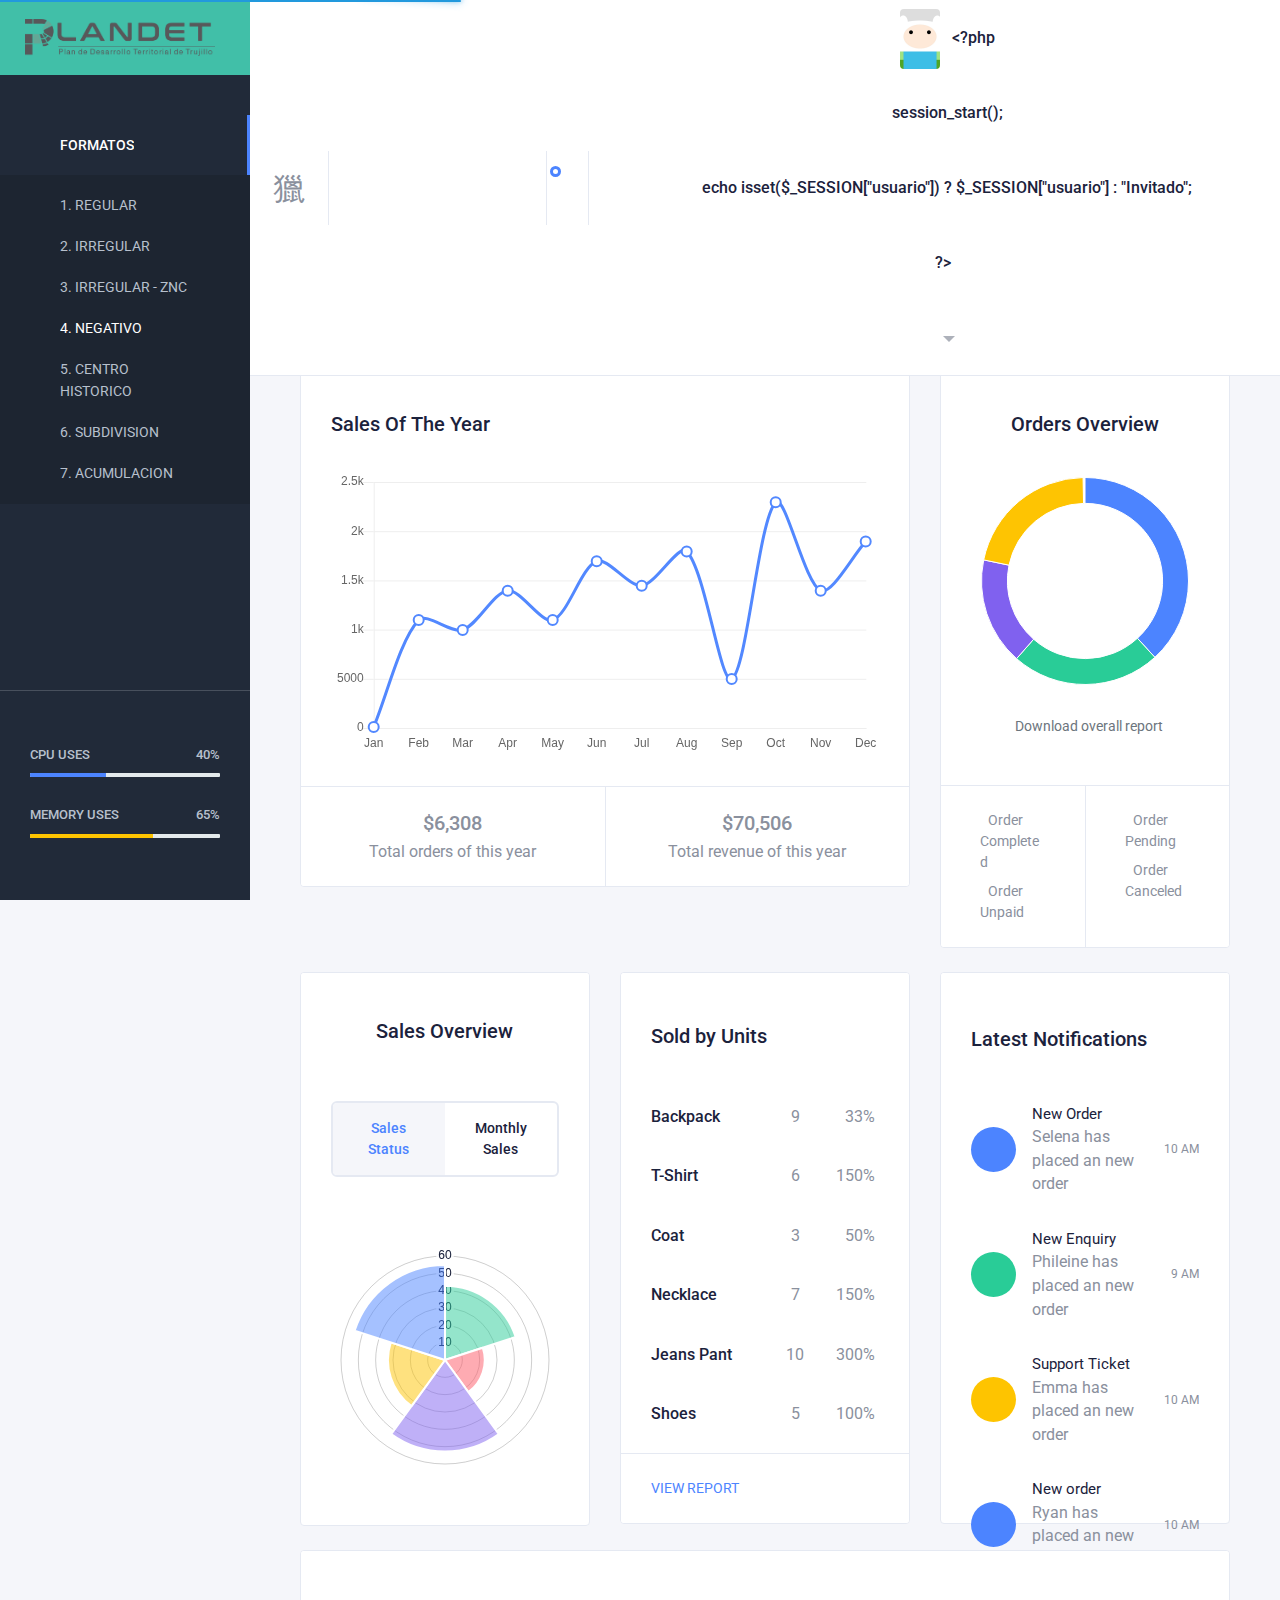
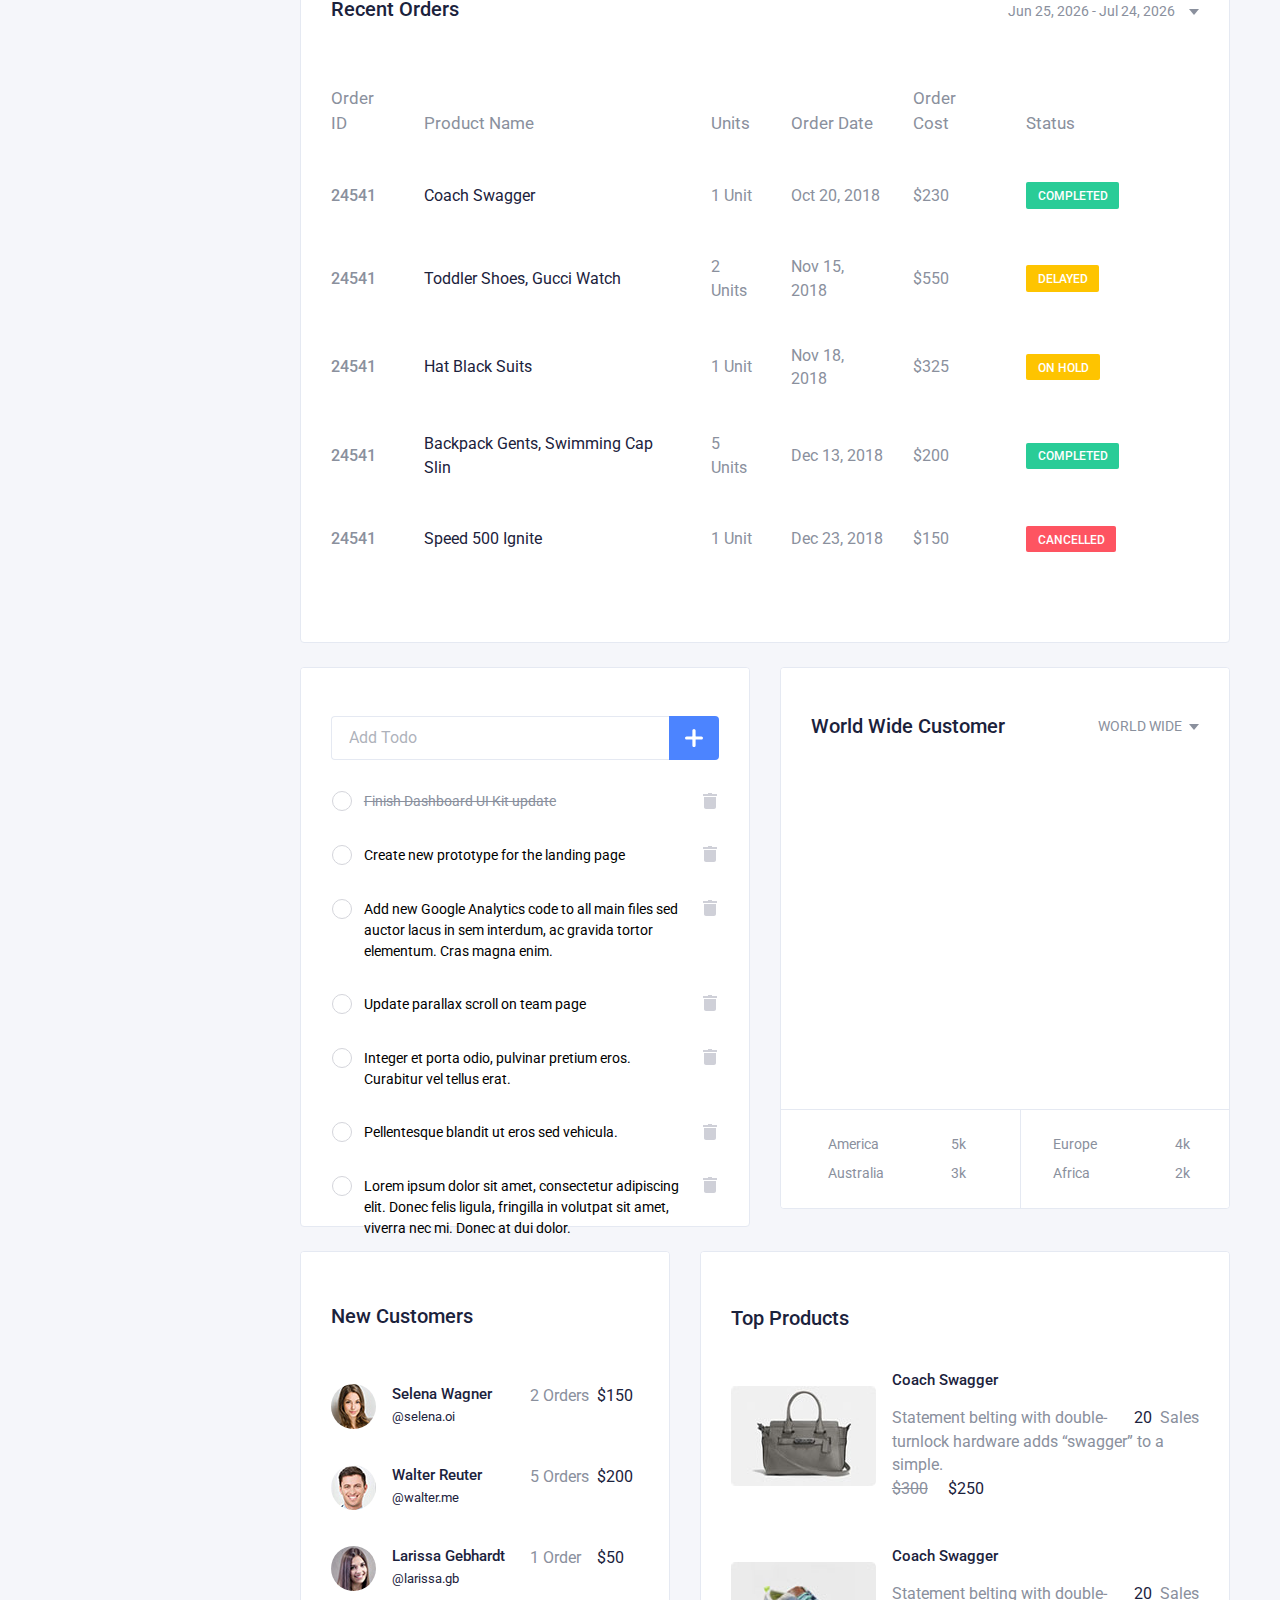
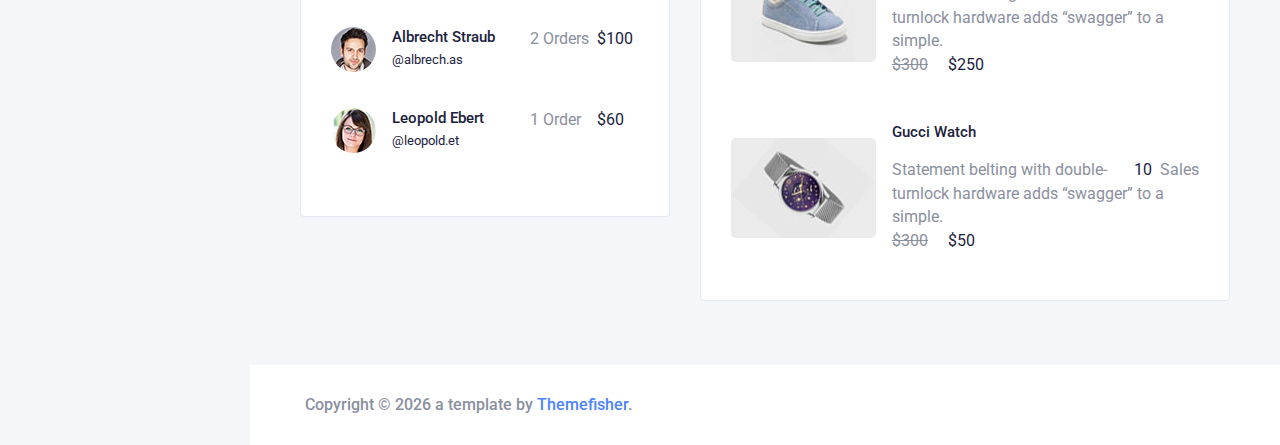
==== commit 3e84d267: "Mejoras en el loguin y una prueba para hacer consultas en la bd" ====
--- a/theme/index.html
+++ b/theme/index.html
@@ -670,14 +670,25 @@
                   </li>
                   <!-- User Account -->
                   <li class="dropdown user-menu">
-                    <button href="#" class="dropdown-toggle nav-link" data-toggle="dropdown">
-                      <img src="assets/img/user/user.png" class="user-image" alt="User Image" />
-                      <span class="d-none d-lg-inline-block">Abdus Salam</span>
-                    </button>
+                    <script>
+                      fetch("test_sesion.php")
+                      .then(response => response.text())
+                      .then(data => {
+                          document.getElementById("nombreUsuario").innerText = data;
+                      })
+                      .catch(error => console.error("Error:", error));
+                  </script>
+
+                                 
+                    <button class="dropdown-toggle nav-link" data-toggle="dropdown">
+                            <img src="1.png" class="user-image" alt="User Image" />
+                            <span id="nombreUsuario">Cargando...</span>
+                        </button>
+
                     <ul class="dropdown-menu dropdown-menu-right">
                       <!-- User image -->
                       <li class="dropdown-header">
-                        <img src="assets/img/user/user.png" class="img-circle" alt="User Image" />
+                        <img src="1.png" class="img-circle" alt="User Image" />
                         <div class="d-inline-block">
                           Abdus Salam <small class="pt-1">iamabdus@gmail.com</small>
                         </div>
@@ -701,9 +712,10 @@
                       </li>
 
                       <li class="dropdown-footer">
-                        <a href="http://localhost/loguin/"> <i class="mdi mdi-logout"></i> Log Out </a>
-                        
-                      </li>
+                        <a href="http://localhost/sleek-bootstrap-main/theme/logout.php"> 
+                            <i class="mdi mdi-logout"></i> Log Out 
+                        </a>
+                    </li>
                       
                     </ul>
                   </li>
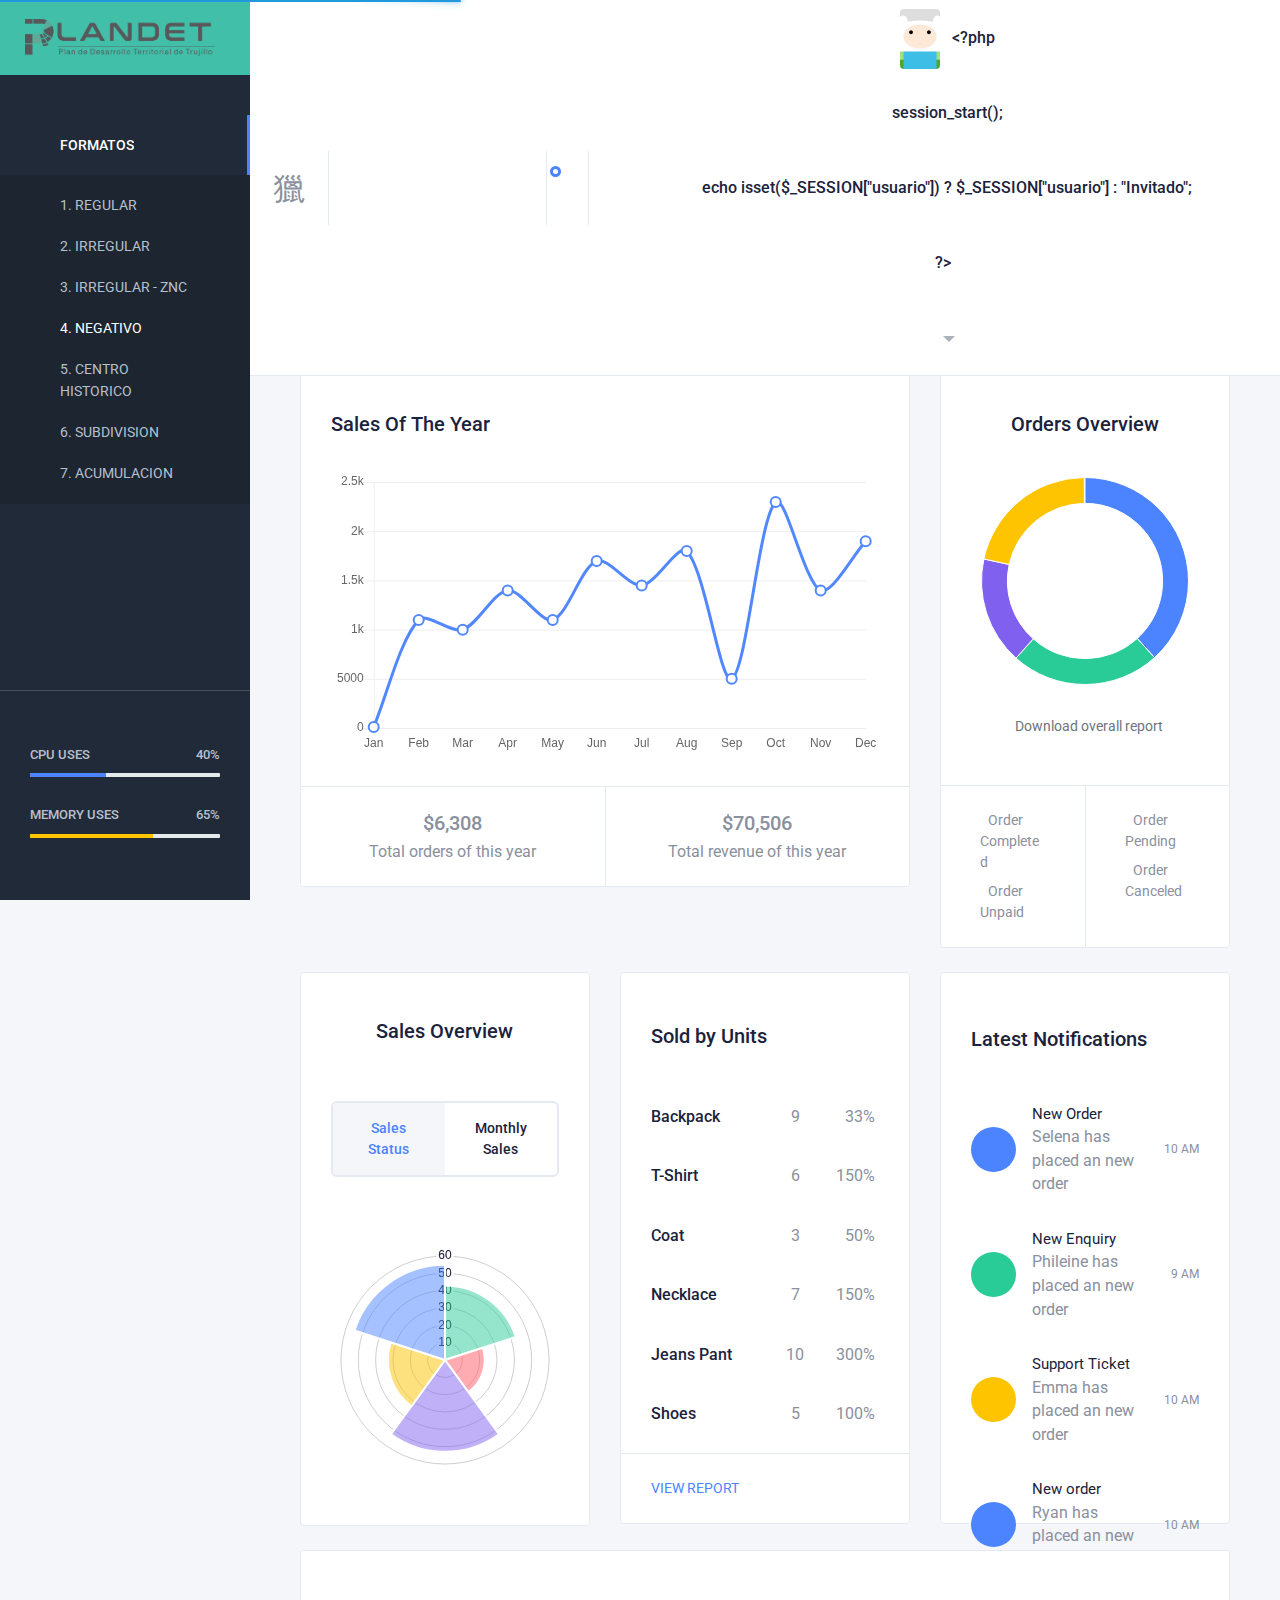
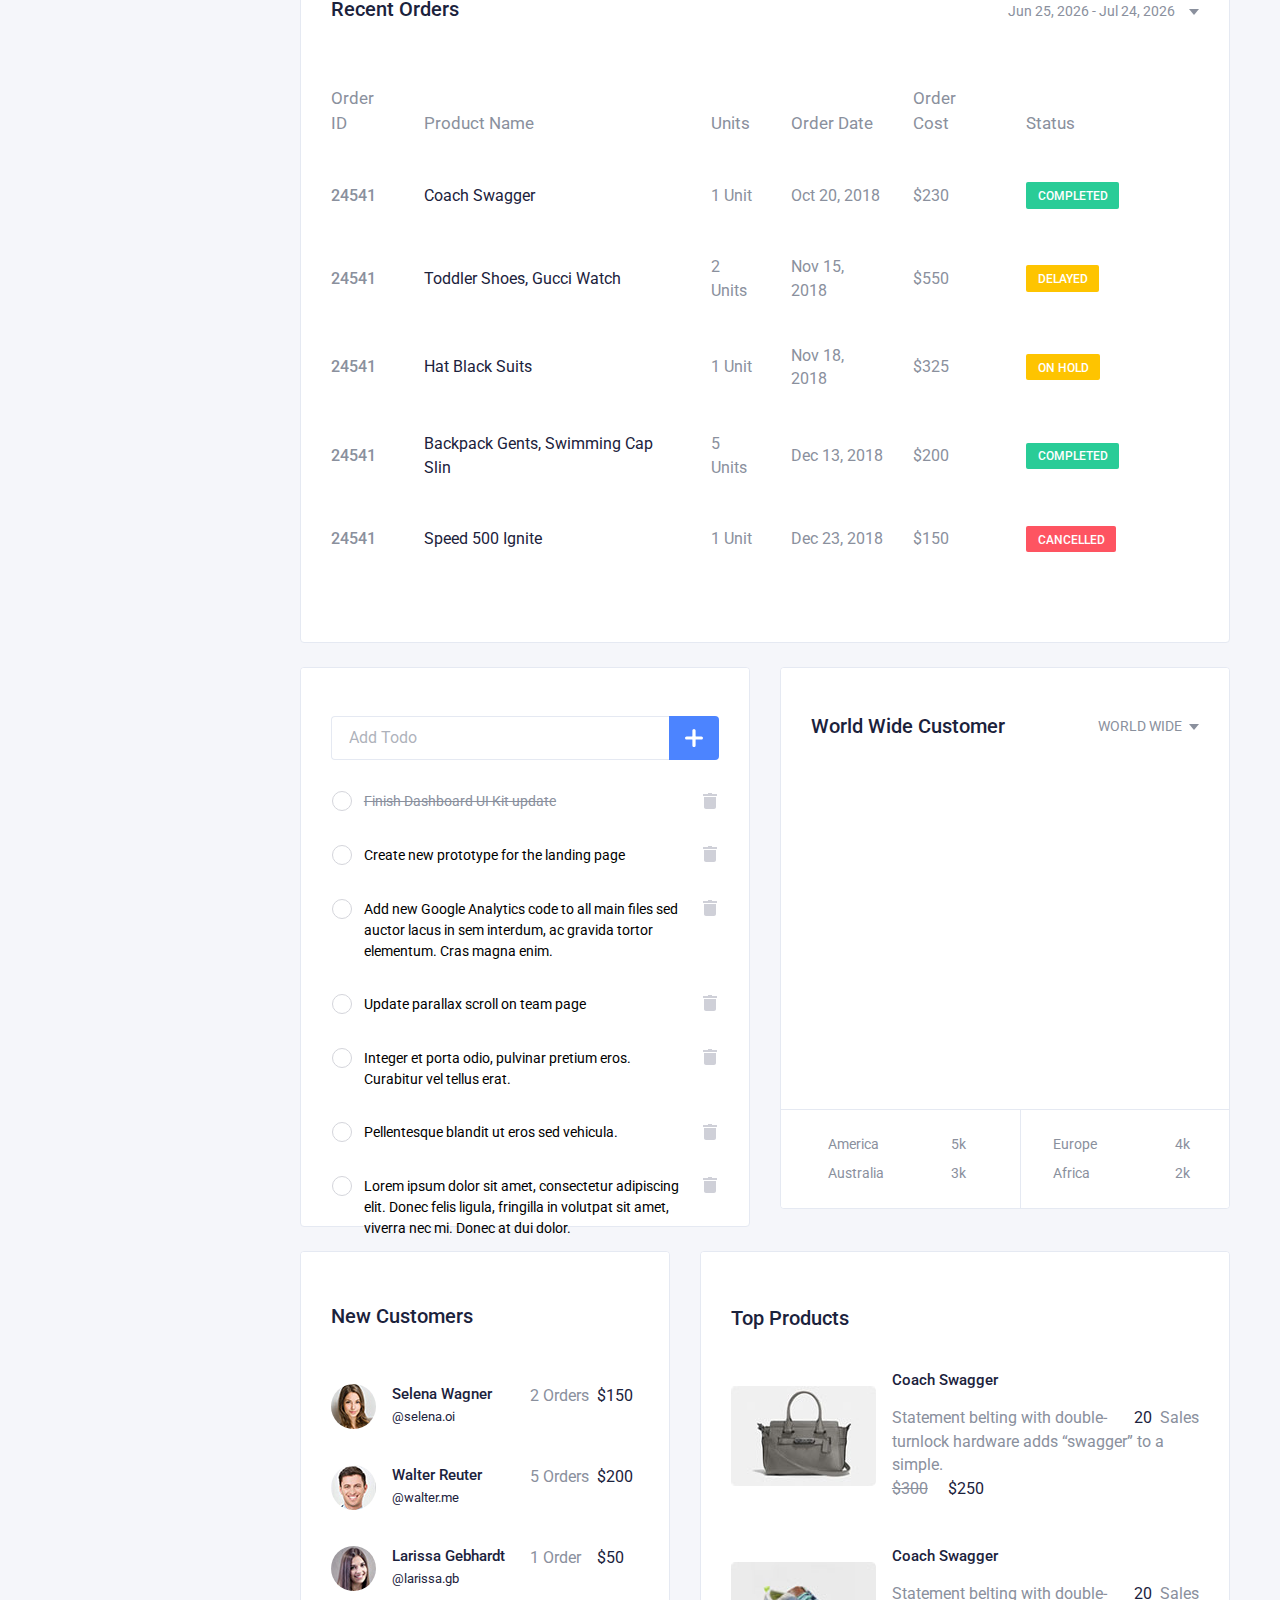
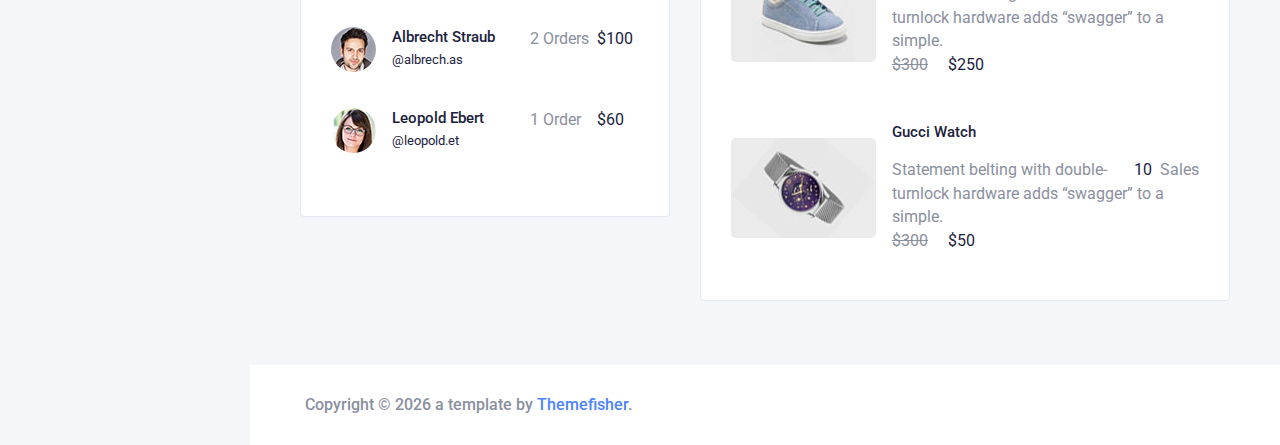
==== commit 221945ee: "Orden de imagenes y .php" ====
--- a/theme/index.html
+++ b/theme/index.html
@@ -76,7 +76,7 @@
             <!-- Aplication Brand -->
             <div class="app-brand" >
               <a href="/index.html" title="Sleek Dashboard">
-                  <img src="assets/img/prueba/8.png" alt="Sleek Dashboard Logo" class="brand-icon" width="200" height="33">
+                  <img src="assets/img/pruebas/8.png" alt="Sleek Dashboard Logo" class="brand-icon" width="200" height="33">
                   <span class="brand-name text-truncate"></span>
               </a>
           </div>
@@ -671,7 +671,7 @@
                   <!-- User Account -->
                   <li class="dropdown user-menu">
                     <script>
-                      fetch("test_sesion.php")
+                      fetch("assets/php/test_sesion.php")
                       .then(response => response.text())
                       .then(data => {
                           document.getElementById("nombreUsuario").innerText = data;
@@ -681,14 +681,14 @@
 
                                  
                     <button class="dropdown-toggle nav-link" data-toggle="dropdown">
-                            <img src="1.png" class="user-image" alt="User Image" />
+                            <img src="assets/img/pruebas/1.png" class="user-image" alt="User Image" />
                             <span id="nombreUsuario">Cargando...</span>
                         </button>
 
                     <ul class="dropdown-menu dropdown-menu-right">
                       <!-- User image -->
                       <li class="dropdown-header">
-                        <img src="1.png" class="img-circle" alt="User Image" />
+                        <img src="assets/img/pruebas/1.png" class="img-circle" alt="User Image" />
                         <div class="d-inline-block">
                           Abdus Salam <small class="pt-1">iamabdus@gmail.com</small>
                         </div>
@@ -712,7 +712,7 @@
                       </li>
 
                       <li class="dropdown-footer">
-                        <a href="http://localhost/sleek-bootstrap-main/theme/logout.php"> 
+                        <a href="http://localhost/sleek-bootstrap-main/theme/assets/php/logout.php"> 
                             <i class="mdi mdi-logout"></i> Log Out 
                         </a>
                     </li>
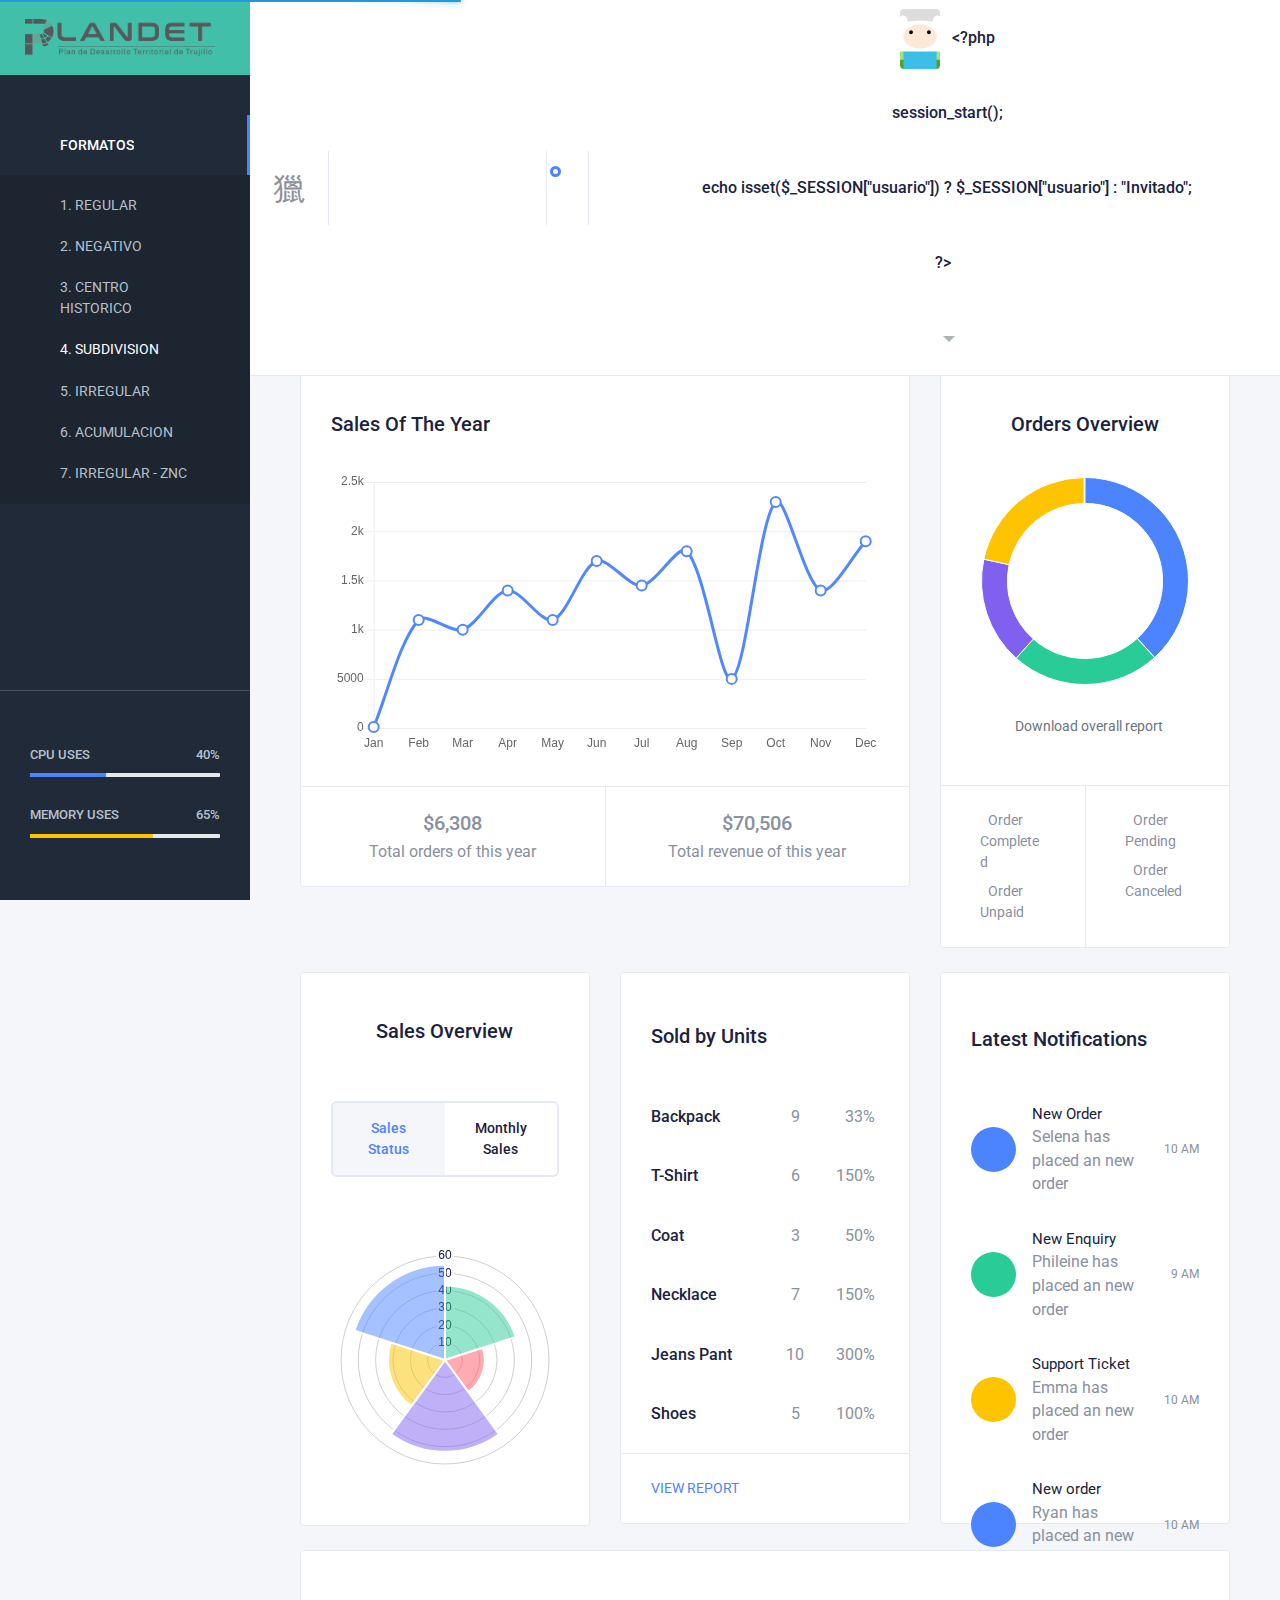
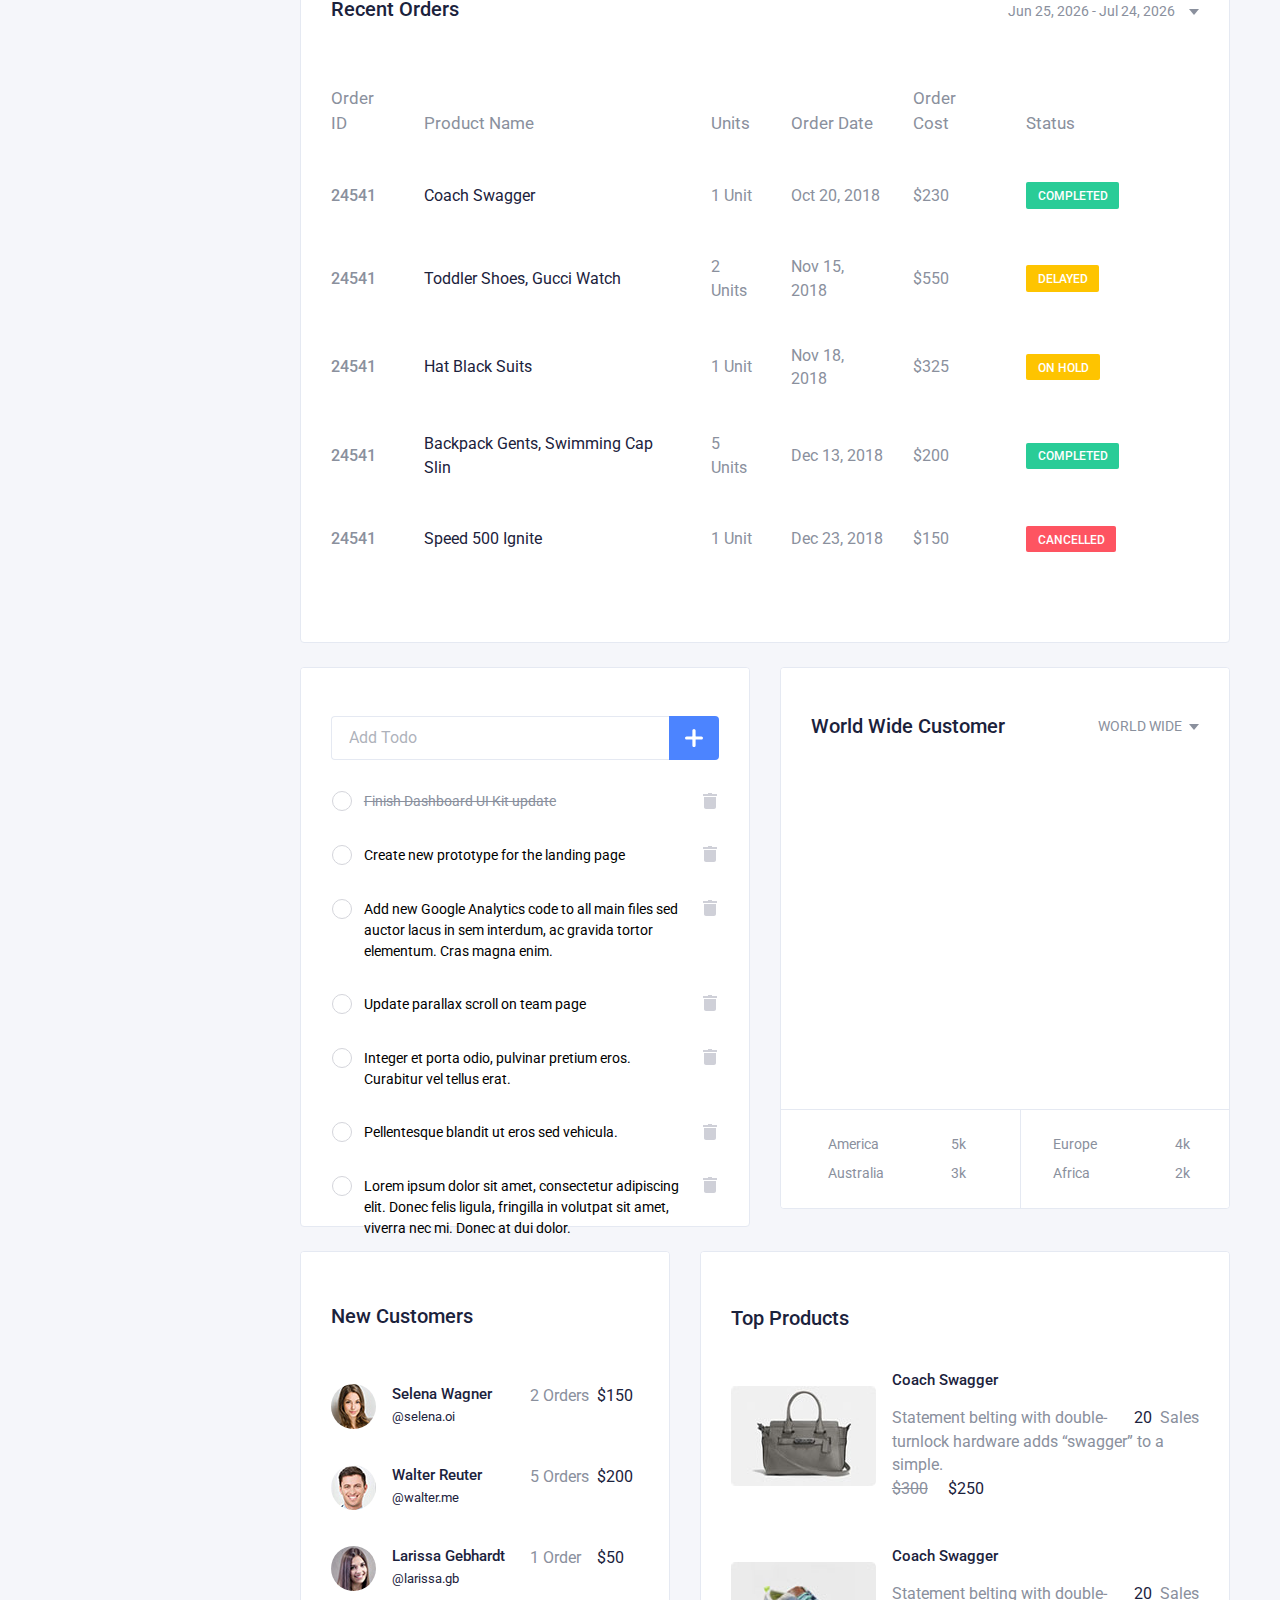
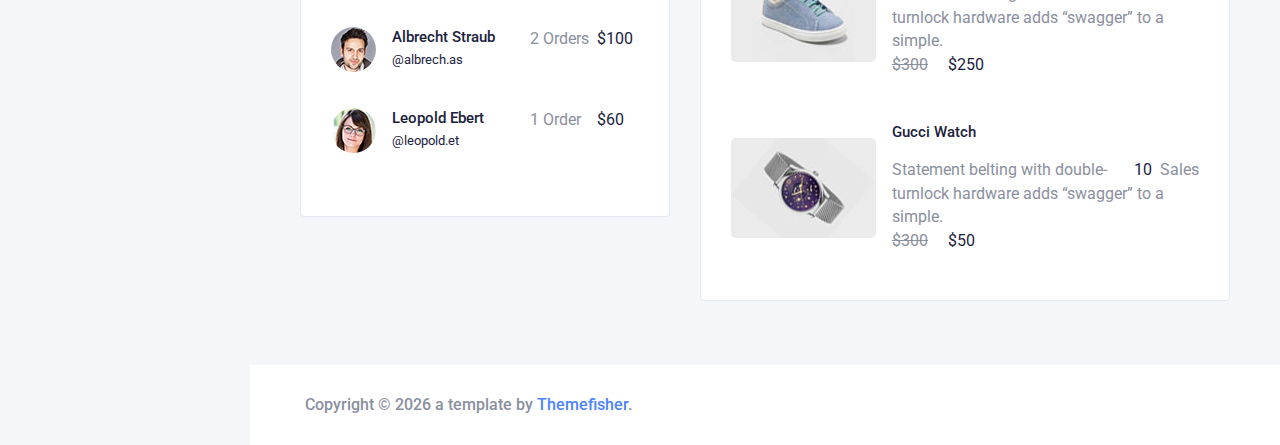
==== commit 0af650c1: "Ajuste de los nombres de los botones y mejora de los formularios" ====
--- a/theme/index.html
+++ b/theme/index.html
@@ -127,35 +127,35 @@
 
                       <li class="">
                         <a class="sidenav-item-link" href="nuevo2.html">
-                          <span class="nav-text">2. IRREGULAR</span>
+                          <span class="nav-text">2. NEGATIVO</span>
                         </a>
                       </li>
 
                       <li class="">
                         <a class="sidenav-item-link" href="nuevo3.html">
-                          <span class="nav-text"> 3. IRREGULAR - ZNC</span>
+                          <span class="nav-text"> 3. CENTRO HISTORICO</span>
                         </a>
                       </li>
 
                       <li class="active">
                         <a class="sidenav-item-link" href="nuevo4.html">
-                          <span class="nav-text">4. NEGATIVO</span>
+                          <span class="nav-text">4. SUBDIVISION</span>
                         </a>
                       </li>
 
                       <li class="">
                         <a class="sidenav-item-link" href="nuevo5.html">
-                          <span class="nav-text">5. CENTRO HISTORICO</span>
+                          <span class="nav-text">5. IRREGULAR</span>
                         </a>
                       </li>
                       <li class="">
                         <a class="sidenav-item-link" href="nuevo6.html">
-                          <span class="nav-text">6. SUBDIVISION</span>
+                          <span class="nav-text">6. ACUMULACION</span>
                         </a>
                       </li>
                       <li class="">
                         <a class="sidenav-item-link" href="nuevo.html">
-                          <span class="nav-text">7. ACUMULACION</span>
+                          <span class="nav-text">7. IRREGULAR - ZNC</span>
                         </a>
                       </li>
                     </div>
